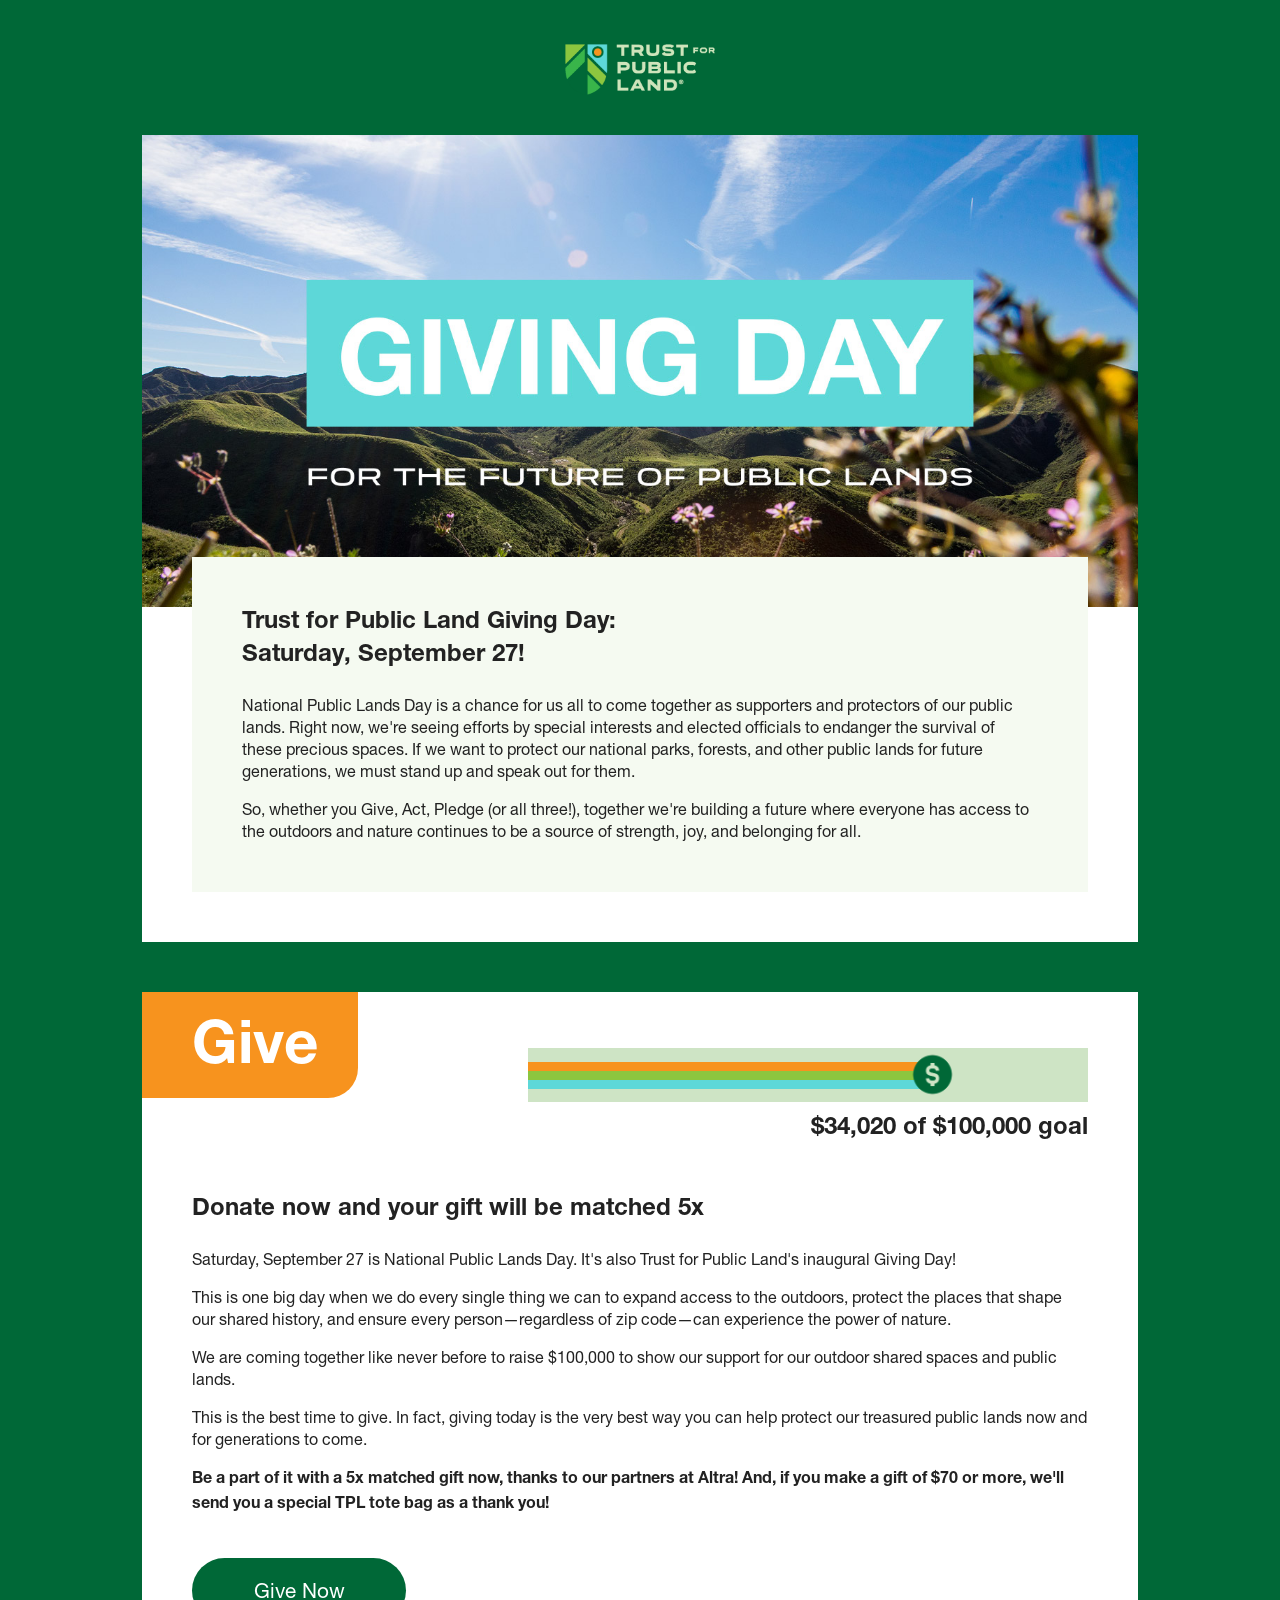
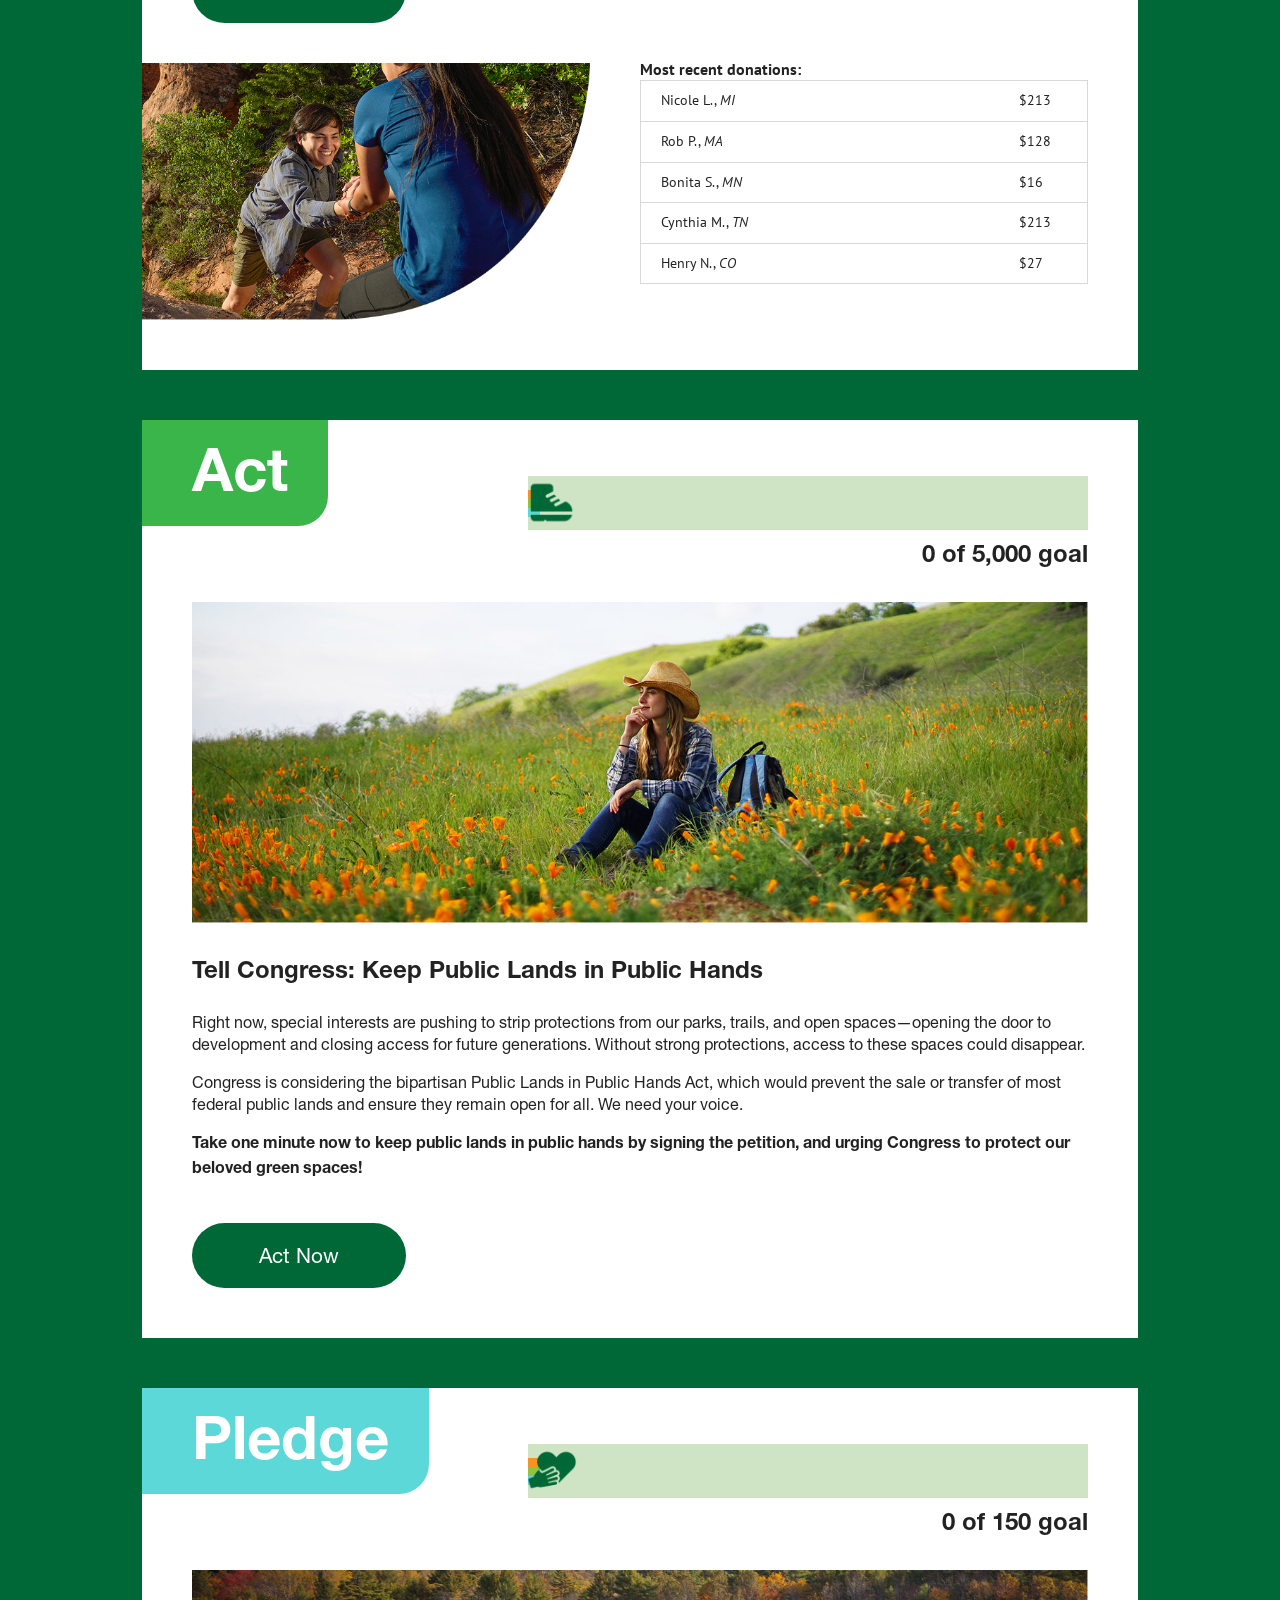
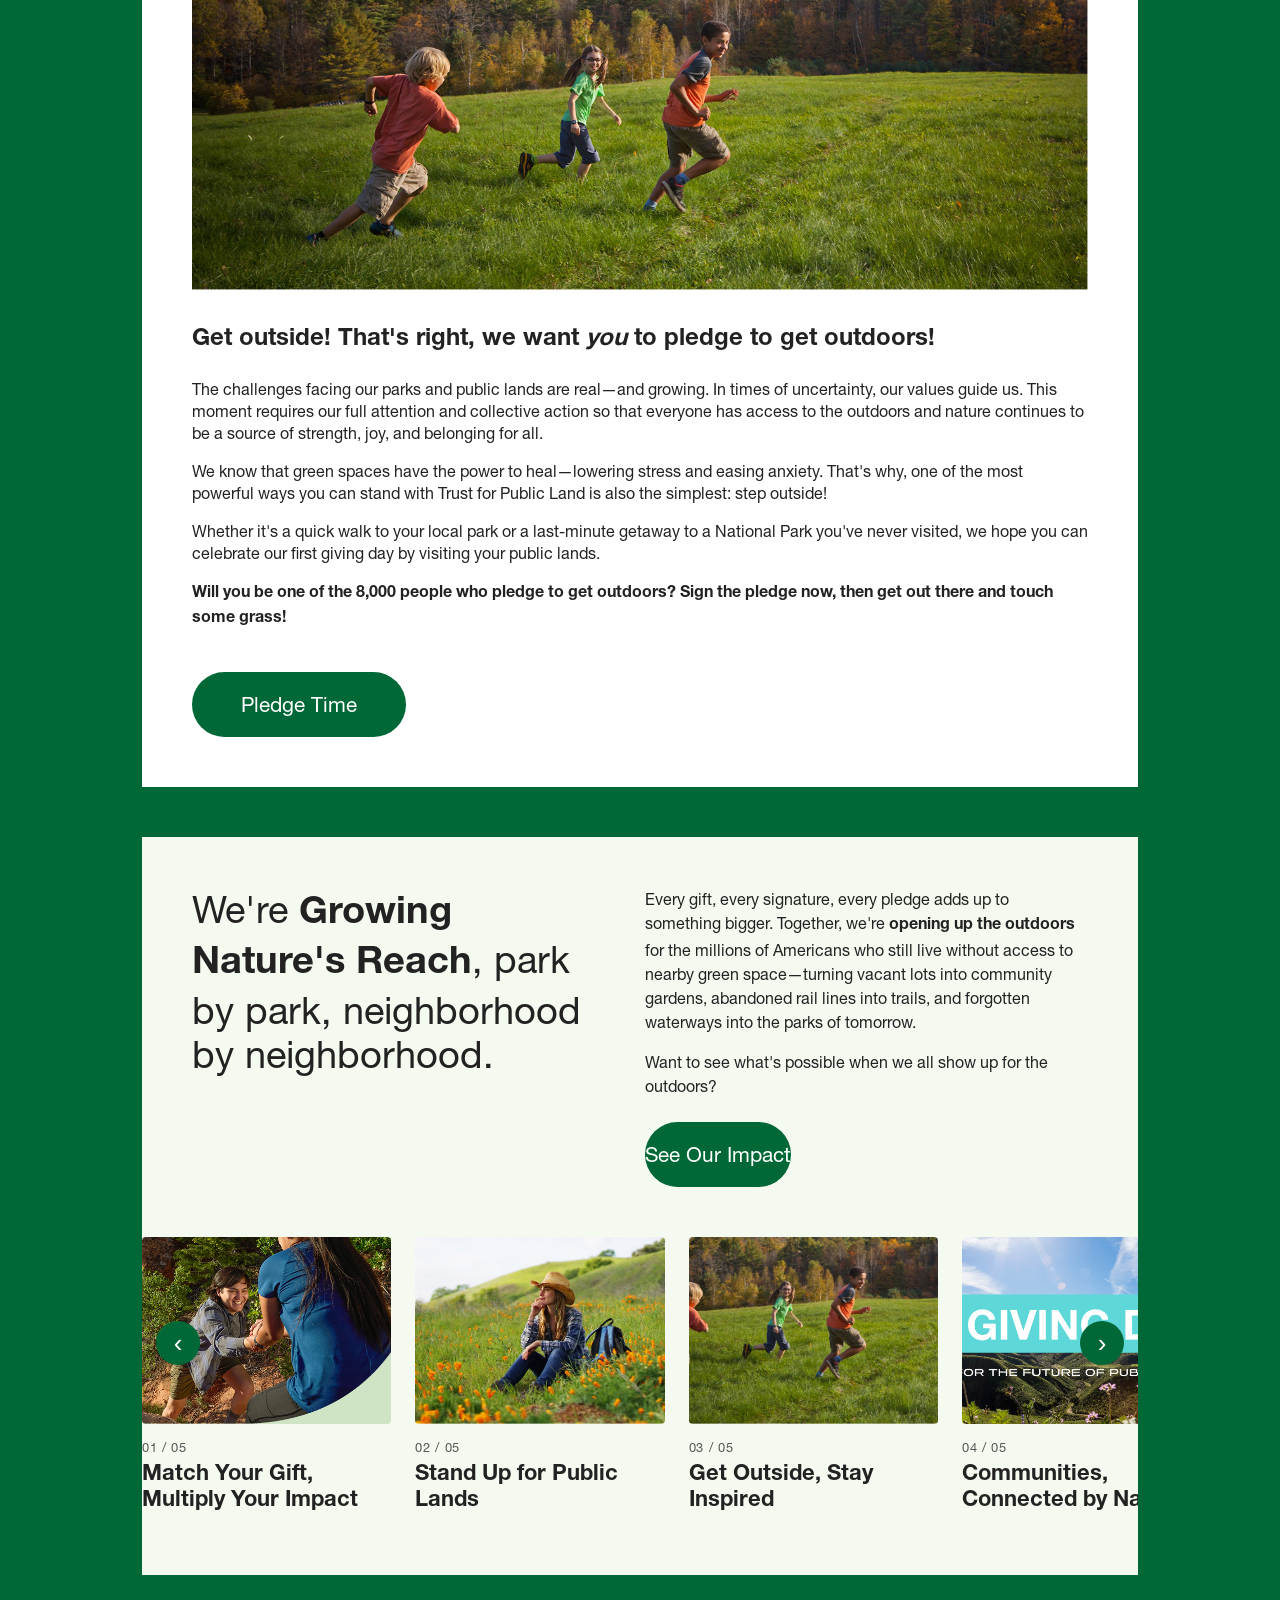
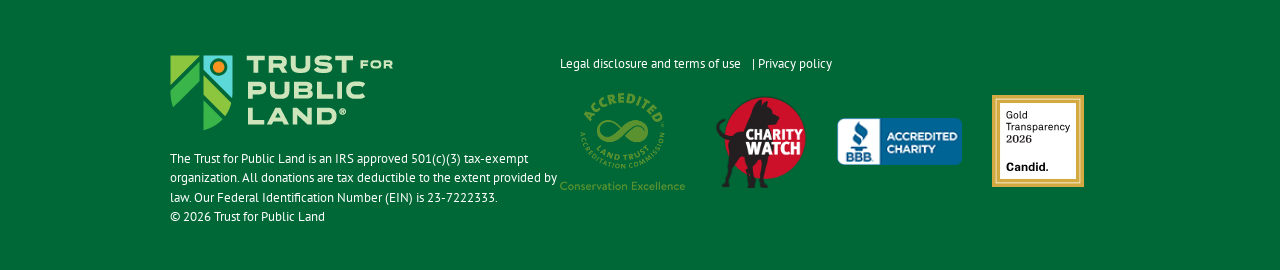
==== index.html @ 58577e84 "Add "Our Impact" section with horizontal card carousel New section appears between Pledge and the fo" ====
<!DOCTYPE html>
<html lang="en">
<head>
<meta charset="utf-8" />
<meta http-equiv="X-UA-Compatible" content="IE=edge">
<meta name="viewport" content="width=device-width, initial-scale=1">
<title>Trust for Public Land Giving Day</title>
<meta name="description" content="Trust for Public Land (TPL) is a national, nonprofit, land conservation organization. Join us for Giving Day on Saturday, September 27 — Give, Act, Pledge." />
<meta name="robots" content="index, follow" />
<link rel="shortcut icon" type="image/ico" href="images/favicon.ico" />

<meta property="og:type" content="website">
<!-- <meta property="og:url" content="https://secure3.convio.net/tpl/admin/PageBuilderPreviewPage?category=1&amp;pagename=Giving_Day_2025"> -->
<meta property="og:image" content="images/givingday-hero-desktop.jpg">
<meta name="twitter:card" content="summary" />
<meta name="twitter:site" content="@tpl_org" />
<meta property="twitter:image" content="images/givingday-hero-desktop.jpg">

<!--
========================================================
  EDIT THESE VALUES TO UPDATE THE PAGE
========================================================
  Each number below drives one thermometer or table row.
  No build step, no API — just change the value and save.
-->
<script>
window.GIVING_DAY_CONFIG = {
	give:   { total: 75590, goal: 100000 },
	act:    { total: 0,     goal: 5000   },
	pledge: { total: 0,     goal: 150    },
	donors: [
		{ name: "Rob P.",     state: "MA", amount: 128 },
		{ name: "Nicole L.",  state: "MI", amount: 213 },
		{ name: "Cynthia M.", state: "TN", amount: 213 },
		{ name: "Bonita S.",  state: "MN", amount: 16  },
		{ name: "Henry N.",   state: "CO", amount: 27  }
	]
};
</script>

<!-- Preload render-critical assets so they fetch in parallel with the stylesheet -->
<link rel="preload" href="fonts/Helvetica_Neue_Bold.woff2" as="font" type="font/woff2" crossorigin>
<link rel="preload" href="fonts/Helvetica_Neue_Medium.woff2" as="font" type="font/woff2" crossorigin>
<link rel="preload" href="images/logo-light.svg" as="image">
<link rel="preload" as="image" href="images/givingday-hero-mobile.jpg" media="(max-width: 650px)">
<link rel="preload" as="image" href="images/givingday-hero-desktop.jpg" media="(min-width: 651px)">
<link rel="preload" href="script.js" as="script">

<link rel="stylesheet" href="style.css">
<script src="script.js" defer></script>
</head>

<body class="mobile">
<div id="body">

	<div id="wrapHeader">
		<div id="header">
			<div class="header-top">
				<div class="site-information">
					<a href="https://tpl.org/" title="Home" rel="home" class="site-logo" id="site-logo--link">
						<img src="images/logo-light.svg" alt="Home">
					</a>
				</div>
				<div class="header-right" role="secondary-navigation">
					<div class="region region-header-right">
						<div id="block-menu-menu-secondary-menu" class="block block-menu">
							<div class="content"></div>
						</div>
					</div>
				</div>
			</div>
			<div class="header-bottom">
				<div class="site-navigation" role="primary-navigation">
					<div class="region region-header">
						<div id="block-system-main-menu" class="block block-system menu-header content block-menu">
							<div class="content"></div>
						</div>
					</div>
				</div>
			</div>
		</div>
	</div>

	<div id="wrapMain">
		<div id="main">
			<div id="contentFull">
				<div class="container">
					<div class="row">
						<div class="col-sm-12">

<section class="gd-section" id="gd-title">
	<a href="?form=FUNYMHPQUNH">
		<img class="hero desktop-only" src="images/givingday-hero-desktop.jpg" alt="Giving Day" aria-hidden="true">
		<img class="hero mobile-only" src="images/givingday-hero-mobile.jpg" alt="Giving Day" aria-hidden="true">
	</a>
	<div class="inset light-moss">
		<h1><strong>Trust for Public Land Giving Day:</strong> Saturday, September 27!</h1>
		<p>
			National Public Lands Day is a chance for us all to come together as supporters and protectors of our public lands. Right now, we're seeing efforts by special interests and elected officials to endanger the survival of these precious spaces. If we want to protect our national parks, forests, and other public lands for future generations, we must stand up and speak out for them.
		</p>
		<p>
			So, whether you Give, Act, Pledge (or all three!), together we're building a future where everyone has access to the outdoors and nature continues to be a source of strength, joy, and belonging for all.
		</p>
	</div>
</section>

<section class="gd-section" id="gd-give">
	<h1 class="section-title sun">Give</h1>
	<div class="therm" id="therm-give">
		<div class="therm-box">
			<div class="therm-fill" id="therm-give-fill"></div>
		</div>
		<div class="therm-number" id="therm-give-number">&nbsp;</div>
	</div>
	<div class="inset">
		<h1><strong>Donate now</strong> and your gift will be matched 5x</h1>
		<p>
			Saturday, September 27 is National Public Lands Day. It's also Trust for Public Land's inaugural Giving Day!
		</p>
		<p>
			This is one big day when we do every single thing we can to expand access to the outdoors, protect the places that shape our shared history, and ensure every person&mdash;regardless of zip code&mdash;can experience the power of nature.
		</p>
		<p>
			We are coming together like never before to raise $100,000 to show our support for our outdoor shared spaces and public lands.
		</p>
		<p>
			This is the best time to give. In fact, giving today is the very best way you can help protect our treasured public lands now and for generations to come.
		</p>
		<p>
			<strong>Be a part of it with a 5x matched gift now, thanks to our partners at Altra! And, if you make a gift of $70 or more, we'll send you a special TPL tote bag as a thank you!</strong>
		</p>
		<a href="?form=FUNYMHPQUNH" class="green-btn fixed-width">Give Now</a>
	</div>
	<div class="two-col">
		<img id="section-image" src="images/givingday-give-photo.png" alt="Give" aria-hidden="true">
		<div id="donor-table">
			<strong>Most recent donations:</strong>
			<table id="most-recent">
				<tr><td></td><td></td></tr>
				<tr><td></td><td></td></tr>
				<tr><td></td><td></td></tr>
				<tr><td></td><td></td></tr>
				<tr><td></td><td></td></tr>
			</table>
		</div>
	</div>
</section>

<section class="gd-section" id="gd-act">
	<h1 class="section-title grass">Act</h1>
	<div class="therm" id="therm-act">
		<div class="therm-box">
			<div class="therm-fill" id="therm-act-fill"></div>
		</div>
		<div class="therm-number" id="therm-act-number">&nbsp;</div>
	</div>
	<div class="inset">
		<img class="section-hero" src="images/givingday-act-photo.jpg" alt="Act" aria-hidden="true">
		<h1><strong>Tell Congress:</strong> Keep Public Lands in Public Hands</h1>
		<p>
			Right now, special interests are pushing to strip protections from our parks, trails, and open spaces&mdash;opening the door to development and closing access for future generations. Without strong protections, access to these spaces could disappear.
		</p>
		<p>
			Congress is considering the bipartisan Public Lands in Public Hands Act, which would prevent the sale or transfer of most federal public lands and ensure they remain open for all. We need your voice.
		</p>
		<p>
			<strong>Take one minute now to keep public lands in public hands by signing the petition, and urging Congress to protect our beloved green spaces!</strong>
		</p>
		<a href="https://secure.tpl.org/site/Advocacy?cmd=display&page=UserAction&id=2189" target="_blank" class="green-btn fixed-width">Act Now</a>
	</div>
</section>

<section class="gd-section" id="gd-pledge">
	<h1 class="section-title sky">Pledge</h1>
	<div class="therm" id="therm-pledge">
		<div class="therm-box">
			<div class="therm-fill" id="therm-pledge-fill"></div>
		</div>
		<div class="therm-number" id="therm-pledge-number">&nbsp;</div>
	</div>
	<div class="inset">
		<img class="section-hero" src="images/givingday-pledge-photo.jpg" alt="Pledge" aria-hidden="true">
		<h1><strong>Get outside!</strong> That's right, we want <em>you</em> to pledge to get outdoors!</h1>
		<p>
			The challenges facing our parks and public lands are real&mdash;and growing. In times of uncertainty, our values guide us. This moment requires our full attention and collective action so that everyone has access to the outdoors and nature continues to be a source of strength, joy, and belonging for all.
		</p>
		<p>
			We know that green spaces have the power to heal&mdash;lowering stress and easing anxiety. That's why, one of the most powerful ways you can stand with Trust for Public Land is also the simplest: step outside!
		</p>
		<p>
			Whether it's a quick walk to your local park or a last-minute getaway to a National Park you've never visited, we hope you can celebrate our first giving day by visiting your public lands.
		</p>
		<p>
			<strong>Will you be one of the 8,000 people who pledge to get outdoors? Sign the pledge now, then get out there and touch some grass!</strong>
		</p>
		<a href="https://secure.tpl.org/site/Advocacy?cmd=display&page=UserAction&id=2185" target="_blank" class="green-btn fixed-width">Pledge Time</a>
	</div>
</section>

<section class="gd-section gd-impact" id="gd-impact">
	<div class="impact-intro">
		<div class="impact-headline">
			<h1>We're <strong>Growing Nature's Reach</strong>, park by park, neighborhood by neighborhood.</h1>
		</div>
		<div class="impact-blurb">
			<p>Every gift, every signature, every pledge adds up to something bigger. Together, we're <strong>opening up the outdoors</strong> for the millions of Americans who still live without access to nearby green space&mdash;turning vacant lots into community gardens, abandoned rail lines into trails, and forgotten waterways into the parks of tomorrow.</p>
			<p>Want to see what's possible when we all show up for the outdoors?</p>
			<a href="https://www.tpl.org/our-impact" class="green-btn">See Our Impact</a>
		</div>
	</div>

	<div class="impact-carousel">
		<button class="carousel-arrow prev" type="button" aria-label="Previous slide">&lsaquo;</button>
		<div class="carousel-track">
			<article class="carousel-slide">
				<div class="slide-image"><img src="images/givingday-give-photo.png" alt=""></div>
				<div class="slide-meta">01 / 05</div>
				<h3 class="slide-title">Match Your Gift, Multiply Your Impact</h3>
			</article>
			<article class="carousel-slide">
				<div class="slide-image"><img src="images/givingday-act-photo.jpg" alt=""></div>
				<div class="slide-meta">02 / 05</div>
				<h3 class="slide-title">Stand Up for Public Lands</h3>
			</article>
			<article class="carousel-slide">
				<div class="slide-image"><img src="images/givingday-pledge-photo.jpg" alt=""></div>
				<div class="slide-meta">03 / 05</div>
				<h3 class="slide-title">Get Outside, Stay Inspired</h3>
			</article>
			<article class="carousel-slide">
				<div class="slide-image"><img src="images/givingday-hero-desktop.jpg" alt=""></div>
				<div class="slide-meta">04 / 05</div>
				<h3 class="slide-title">Communities, Connected by Nature</h3>
			</article>
			<article class="carousel-slide">
				<div class="slide-image"><img src="images/givingday-hero-mobile.jpg" alt=""></div>
				<div class="slide-meta">05 / 05</div>
				<h3 class="slide-title">A Future Built on Green</h3>
			</article>
		</div>
		<button class="carousel-arrow next" type="button" aria-label="Next slide">&rsaquo;</button>
	</div>
</section>

						</div>
					</div>
				</div>
			</div>
		</div>
	</div>

	<div id="wrapFooter">
		<div id="footer">
			<div class="footer-second clearfix footer-second2">
				<div class="row-fluid">
					<div class="span5">
						<div class="region region-footer-left">
							<div id="block-block-13" class="block block-block">
								<div class="content">
									<a href="https://tpl.org"><img src="images/logo-light.svg" alt="Trust for Public Land Logo" /></a>
									<p>The Trust for Public Land is an IRS approved 501(c)(3) tax-exempt organization. All donations are tax deductible to the extent provided by law. Our Federal Identification Number (EIN) is 23-7222333.
										<br> &copy; 2026 Trust for Public Land
									</p>
								</div>
							</div>
						</div>
					</div>
					<div class="span7">
						<div class="region region-footer-right">
							<div id="block-block-14" class="block block-block">
								<div class="content">
									<ul>
										<li><a href="https://www.tpl.org/resource/legal-disclosure-terms-use">Legal disclosure and terms of use</a></li>
										<li><span>|</span> <a href="https://www.tpl.org/privacy-policy">Privacy policy</a></li>
									</ul>
								</div>
							</div>
							<div id="block-block-16" class="block block-block">
								<div class="content">
									<p>
										<img src="images/seal_green_tagline.png" width="92" alt="TPL Seal" />
										<a href="https://www.charitywatch.org/charities/trust-for-public-land" target="_blank"><img class="charity-watch" src="images/charitywatch-logo.png" alt="Charity Watch" width="92" /></a>
										<a href="http://www.give.org/charity-reviews/national/trust-for-public-land-the-in-san-francisco-ca-1406" target="_blank"><img class="bbb-badge" src="images/bbb.png" alt="BBB Accredited Charity" width="145" /></a>
										<a href="https://www.guidestar.org/profile/23-7222333" target="_blank"><img src="images/guidestar-transparency-seal.svg" width="92" alt="GuideStar Transparency Seal" /></a>
									</p>
								</div>
							</div>
						</div>
					</div>
				</div>
			</div>
		</div>
	</div>

</div>

</body>
</html>
---- style.css ----
/* ====================================================
   Brand color tokens
   (originally defined in Convio's UserGlobalStyle-2022.css)
   Tweak hex values here if they don't match TPL brand.
   ==================================================== */
:root {
	--evergreen: #006837;
	--fern: #39B54A;
	--grass: #8CC63F;
	--sky: #5DD8D8;
	--sun: #F7931E;
	--snow: #F5FAF1;
	--moss: #CEE4C5;
	--earth: #362229;
}

/* ====================================================
   Fonts
   ==================================================== */
@font-face {
	font-family: "Helvetica Neue";
	font-weight: 300;
	src: url("fonts/Helvetica_Neue_Light.woff") format("woff"), url("fonts/Helvetica_Neue_Light.woff2") format("woff2");
}
@font-face {
	font-family: "Helvetica Neue";
	font-weight: 400;
	src: url("fonts/Helvetica_Neue_Medium.woff") format("woff"), url("fonts/Helvetica_Neue_Medium.woff2") format("woff2");
}
@font-face {
	font-family: "Helvetica Neue";
	font-weight: 500;
	src: url("fonts/Helvetica_Neue_Roman.woff") format("woff"), url("fonts/Helvetica_Neue_Roman.woff2") format("woff2");
}
@font-face {
	font-family: "Helvetica Neue";
	font-weight: bold;
	src: url("fonts/Helvetica_Neue_Bold.woff") format("woff"), url("fonts/Helvetica_Neue_Bold.woff2") format("woff2");
}
@font-face {
	font-family: "PT Sans";
	font-weight: 400;
	src: url("fonts/pt-sans-v12-latin-regular.woff") format("woff"), url("fonts/pt-sans-v12-latin-regular.woff2") format("woff2");
}
@font-face {
	font-family: "PT Sans";
	font-weight: 400;
	font-style: italic;
	src: url("fonts/pt-sans-v12-latin-italic.woff") format("woff"), url("fonts/pt-sans-v12-latin-italic.woff2") format("woff2");
}
@font-face {
	font-family: "PT Sans";
	font-weight: bold;
	src: url("fonts/pt-sans-v12-latin-700.woff") format("woff"), url("fonts/pt-sans-v12-latin-700.woff2") format("woff2");
}
@font-face {
	font-family: "PT Sans";
	font-weight: bold;
	font-style: italic;
	src: url("fonts/pt-sans-v12-latin-700italic.woff") format("woff"), url("fonts/pt-sans-v12-latin-700italic.woff2") format("woff2");
}

/* ====================================================
   Minimal resets + base
   (replaces Bootstrap/normalize)
   ==================================================== */
*, *::before, *::after { box-sizing: border-box; }
html, body { margin: 0; padding: 0; }
body {
	font-family: "PT Sans", "Helvetica Neue", Helvetica, Arial, sans-serif;
	color: #222;
	line-height: 1.4;
}
img { border: 0; max-width: 100%; }
a { color: inherit; text-decoration: none; }
a:hover { text-decoration: underline; }
table { border-collapse: collapse; }
h1, h2, h3, h4 { font-family: "Helvetica Neue", Helvetica, Arial, sans-serif; }

/* ====================================================
   Bootstrap-grid shims (only the classes the markup uses)
   ==================================================== */
.container { width: 100%; margin: 0 auto; padding: 0 15px; }
.row { margin: 0; }
.col-sm-12 { width: 100%; }
.row-fluid { display: flex; flex-wrap: wrap; }
.span5 { flex: 0 0 41.49%; max-width: 41.49%; }
.span7 { flex: 0 0 57.45%; max-width: 57.45%; }
.clearfix::after { content: ""; display: table; clear: both; }
@media (max-width: 767px) {
	.row-fluid { flex-direction: column; }
	.span5, .span7 { flex: 0 0 100%; max-width: 100%; }
}

/* ====================================================
   Page wrapper styles (consolidated from original inline CSS)
   ==================================================== */
body {
	background: var(--evergreen);
}
body #header {
	width: auto;
	max-width: 996px;
	margin: 0 auto;
	padding: 44px 20px 0;
}
body #header .header-top {
	font-size: 0;
	text-align: center;
}
body #header .header-top .header-right {
	float: none;
	padding-top: 0;
}
body #header .header-top .header-right .region-header-right {
	float: none;
	text-align: right;
}
body #header .header-top .header-right .region-header-right #block-menu-menu-secondary-menu {
	float: none;
	visibility: visible;
}
body #header .site-information a {
	margin-bottom: -6px;
	display: inline-block;
}
body #header .site-information a img {
	max-width: 150px;
	height: auto;
}
body #wrapMain {
	padding-top: 40px;
	padding-bottom: 0;
}
body #main {
	width: auto;
	max-width: 996px;
	margin: 0 auto;
	background-color: transparent;
}
body #main #contentFull {
	min-height: none;
	background-color: transparent;
}
body #main #contentFull .container {
	width: auto;
	max-width: none;
	padding-left: 0;
	padding-right: 0;
}
body #main .container .col-sm-12 {
	float: none;
	padding: 0;
	background-color: transparent;
}
body #footer {
	width: auto;
	max-width: 980px;
	margin: 0 auto;
	padding: 30px 20px;
	color: white;
}
body #footer a { color: white; }

@media only screen and (max-device-width: 767px), only screen and (max-width: 767px) {
	body #footer .region-footer-right {
		margin-left: 0;
	}
}
@media only screen and (max-device-width: 1023px), only screen and (max-width: 1023px) {
	body #wrapFooter #footer {
		width: 95%;
	}
}
@media only screen and (max-device-width: 1050px), only screen and (max-width: 1050px) {
	body #header,
	body #main {
		max-width: 90%;
	}
}

/* ====================================================
   Page sections (Give / Act / Pledge)
   ==================================================== */
.gd-section {
	background: white;
	margin-bottom: 50px;
	padding-bottom: 50px;
}
.gd-section h1 {
	margin-bottom: 20px;
}
.gd-section p {
	font-size: 16px;
	line-height: 22px;
}
.inset {
	padding: 30px 50px 0 50px;
}
.inset p {
	font-family: "Helvetica Neue", Helvetica, Arial, sans-serif;
}
#gd-title .hero,
.section-hero {
	display: block;
	width: 100%;
	height: auto;
}
#gd-title .hero.desktop-only {
	aspect-ratio: 1425/675;
}
#gd-title .hero.mobile-only {
	display: none;
	aspect-ratio: 555/570;
}
#gd-title .inset {
	position: relative;
	margin: -50px 50px 0 50px;
	padding: 50px 50px calc(50px - 1em) 50px;
}
#gd-title .inset h1 {
	margin-top: 0;
}
#gd-title .inset h1 strong {
	display: block;
}
.light-moss {
	background: var(--snow);
}
h1.section-title {
	font-weight: bold;
	font-size: 60px;
	display: inline-block;
	margin: 0;
	padding: 16px 40px 6px 50px;
	border-bottom-right-radius: 30px;
	color: white;
}
h1.section-title.sun { background: var(--sun); }
h1.section-title.grass { background: #39B54A; }
h1.section-title.sky { background: var(--sky); }

.section-hero {
	margin-bottom: 34px;
}
.two-col {
	display: flex;
	margin-top: 40px;
}
.two-col > * {
	flex: 0 0 50%;
}
.two-col #section-image {
	width: 100%;
	height: auto;
	display: block;
	padding-right: 50px;
	object-fit: contain;
	object-position: top;
	min-width: 0;
}
.two-col #donor-table {
	margin-top: -5px;
}
.two-col #most-recent {
	width: calc(100% - 50px);
}
.two-col #most-recent tr:first-of-type td {
	border-top: 1px solid #D9D9D9;
}
.two-col #most-recent td {
	border-bottom: 1px solid #D9D9D9;
	font-size: 14px;
}
.two-col #most-recent td:first-of-type {
	border-left: 1px solid #D9D9D9;
	padding: 10px 0 10px 20px;
}
.two-col #most-recent td:last-of-type {
	border-right: 1px solid #D9D9D9;
	width: 70px;
}

.green-btn {
	display: inline-block;
	border-radius: 50px;
	line-height: 50px;
	font-size: 16px;
	background: var(--evergreen);
	color: white;
	margin-top: 20px;
	transition: 0.4s background;
	text-align: center;
	font-family: "Helvetica Neue", Helvetica, Arial, sans-serif;
	zoom: 130%;
}
.green-btn:hover,
.green-btn:focus {
	background: var(--fern);
	color: white;
	text-decoration: none;
}
.fixed-width { width: 165px; }

/* ====================================================
   Thermometers
   ==================================================== */
.therm {
	display: block;
	margin-top: -50px;
	text-align: right;
	padding-left: 50px;
	padding-right: 50px;
}
.therm-box {
	display: inline-block;
	max-width: 560px;
	width: 100%;
	height: 54px;
	padding-top: 14px;
	padding-bottom: 14px;
	padding-right: 36px;
	background: var(--moss);
}
.therm-fill {
	position: relative;
	width: 0%;
	min-width: 12px;
	height: 27px;
	background: linear-gradient(to bottom, var(--sun) 0%, var(--sun) 33%, var(--grass) 33%, var(--grass) 66%, var(--sky) 66%, var(--sky) 100%);
	transition: 4.2s width;
	transition-timing-function: linear;
}
.therm-fill::after {
	display: block;
	position: absolute;
	content: "";
	top: -13px;
	left: calc(100% - 14px);
	width: 51px;
	height: 51px;
	background-size: contain;
}
#therm-give-fill::after {
	background-image: url(images/givingday-give-thermometer.png);
}
#therm-act-fill::after {
	background-image: url(images/givingday-act-thermometer.png);
}
#therm-pledge-fill::after {
	left: calc(100% - 13px);
	width: 50px;
	background-image: url(images/givingday-pledge-thermometer.png);
}
.therm-number {
	padding-top: 8px;
	font-weight: bold;
	font-size: 24px;
	line-height: 29px;
	text-align: right;
	font-family: "Helvetica Neue", Helvetica, Arial, sans-serif;
}

/* ====================================================
   Donor table row stagger animation
   ==================================================== */
@keyframes fadeIn {
	from { opacity: 0; transform: translateY(20px); }
	to   { opacity: 1; transform: translateY(0); }
}
#most-recent tr {
	opacity: 0;
	animation-fill-mode: forwards;
}
#most-recent tr:nth-child(1) { animation: fadeIn 0.5s ease-out 1.0s forwards; }
#most-recent tr:nth-child(2) { animation: fadeIn 0.5s ease-out 1.4s forwards; }
#most-recent tr:nth-child(3) { animation: fadeIn 0.5s ease-out 1.8s forwards; }
#most-recent tr:nth-child(4) { animation: fadeIn 0.5s ease-out 2.2s forwards; }
#most-recent tr:nth-child(5) { animation: fadeIn 0.5s ease-out 2.6s forwards; }

/* ====================================================
   Responsive: section/thermometer breakpoints
   ==================================================== */
@media only screen and (max-device-width: 960px), only screen and (max-width: 960px) {
	.therm {
		margin-top: 40px;
		margin-bottom: -22px;
	}
	.therm-box {
		max-width: 100%;
	}
}

@media only screen and (max-device-width: 650px), only screen and (max-width: 650px) {
	.inset {
		padding: 34px 20px;
	}
	#gd-title .hero.mobile-only {
		display: block;
	}
	#gd-title .hero.desktop-only {
		display: none;
	}
	#gd-title .inset {
		margin-top: -60px;
		margin-left: 20px;
		margin-right: 20px;
		padding: 34px 20px calc(34px - 1em) 20px;
	}
	#gd-title .inset h1 strong {
		display: inline;
	}
	.two-col {
		display: flex;
		flex-direction: column;
		margin-top: 10px;
	}
	.two-col > * {
		flex: 1;
	}
	.two-col #most-recent {
		width: 100%;
	}
	.two-col #donor-table {
		margin-top: 40px;
		margin-left: 20px;
		margin-right: 20px;
	}
	#gd-act.gd-section,
	#gd-pledge.gd-section {
		padding-bottom: 10px;
	}
	#gd-act .section-hero,
	#gd-pledge .section-hero {
		height: 320px;
		object-fit: cover;
	}
	#gd-act .section-hero { object-position: 53%; }
	#gd-pledge .section-hero { object-position: 52%; }
	.therm {
		padding-left: 20px;
		padding-right: 20px;
	}
}

/* ====================================================
   Footer
   ==================================================== */
.footer-second .row-fluid .span7:first-child {
	background: none;
	padding-top: 0;
}
#block-block-16 > div > p {
	display: grid;
	grid-template-columns: repeat(auto-fill, minmax(100px, 1fr));
	grid-gap: 14px;
	align-items: center;
}
#block-block-16 > div > p > img {
	display: block;
	width: 100%;
}
#block-block-16 > div > p a {
	display: flex;
	align-items: center;
	justify-content: center;
}
@media only screen and (max-width: 767px) {
	#block-block-16 > div > p {
		grid-template-columns: repeat(2, 120px);
		justify-content: space-between;
		margin: 0 auto;
		max-width: 300px;
		width: 100%;
	}
}
#block-block-13 p {
	font-size: 13px;
	line-height: 1.5;
}
#block-block-14 ul {
	list-style: none;
	padding: 0;
	margin: 0 0 20px 0;
	font-size: 13px;
}
#block-block-14 li {
	display: inline-block;
	margin-right: 8px;
}

/* ====================================================
   Impact section: intro + horizontal card carousel
   ==================================================== */
.gd-impact {
	background: var(--snow);
	padding-top: 50px;
}
.gd-impact .impact-intro {
	display: flex;
	gap: 50px;
	padding: 0 50px;
	align-items: flex-start;
}
.gd-impact .impact-headline {
	flex: 0 0 45%;
}
.gd-impact .impact-headline h1 {
	font-family: "Helvetica Neue", Helvetica, Arial, sans-serif;
	font-weight: 400;
	font-size: 38px;
	line-height: 1.15;
	margin: 0;
	color: #222;
}
.gd-impact .impact-headline h1 strong {
	font-weight: bold;
}
.gd-impact .impact-blurb {
	flex: 1;
}
.gd-impact .impact-blurb p {
	font-family: "Helvetica Neue", Helvetica, Arial, sans-serif;
	font-size: 16px;
	line-height: 1.5;
	margin: 0 0 1em 0;
}
.gd-impact .impact-blurb .green-btn {
	margin-top: 6px;
}

/* Carousel */
.gd-impact .impact-carousel {
	position: relative;
	margin-top: 50px;
}
.gd-impact .carousel-track {
	display: flex;
	gap: 24px;
	overflow-x: auto;
	scroll-snap-type: x mandatory;
	scroll-behavior: smooth;
	padding: 0 50px 10px 50px;
	scrollbar-width: none;
	-ms-overflow-style: none;
}
.gd-impact .carousel-track::-webkit-scrollbar { display: none; }

.gd-impact .carousel-slide {
	flex: 0 0 calc((100% - 100px - 48px) / 3);
	scroll-snap-align: start;
	scroll-snap-stop: always;
}
.gd-impact .slide-image {
	width: 100%;
	aspect-ratio: 4 / 3;
	overflow: hidden;
	background: var(--moss);
	border-radius: 4px;
}
.gd-impact .slide-image img {
	width: 100%;
	height: 100%;
	object-fit: cover;
	display: block;
}
.gd-impact .slide-meta {
	margin-top: 14px;
	font-size: 13px;
	letter-spacing: 0.05em;
	color: #555;
	font-family: "Helvetica Neue", Helvetica, Arial, sans-serif;
}
.gd-impact .slide-title {
	margin: 6px 0 0 0;
	font-size: 22px;
	line-height: 1.2;
	font-family: "Helvetica Neue", Helvetica, Arial, sans-serif;
	font-weight: bold;
}

/* Nav arrows */
.gd-impact .carousel-arrow {
	position: absolute;
	top: calc(50% - 60px);
	width: 44px;
	height: 44px;
	border-radius: 50%;
	border: 0;
	background: var(--evergreen);
	color: white;
	font-size: 26px;
	line-height: 1;
	cursor: pointer;
	z-index: 2;
	display: flex;
	align-items: center;
	justify-content: center;
	transition: background 0.2s;
}
.gd-impact .carousel-arrow:hover,
.gd-impact .carousel-arrow:focus {
	background: var(--fern);
	outline: none;
}
.gd-impact .carousel-arrow.prev { left: 14px; }
.gd-impact .carousel-arrow.next { right: 14px; }

@media (max-width: 960px) {
	.gd-impact .impact-intro {
		flex-direction: column;
		gap: 24px;
		padding: 0 20px;
	}
	.gd-impact .impact-headline { flex: 1; }
	.gd-impact .impact-headline h1 { font-size: 28px; }
	.gd-impact .carousel-slide { flex: 0 0 60%; }
	.gd-impact .carousel-track { padding: 0 20px 10px 20px; }
}

@media (max-width: 650px) {
	.gd-impact .carousel-slide { flex: 0 0 82%; }
	.gd-impact .carousel-arrow { display: none; }
}
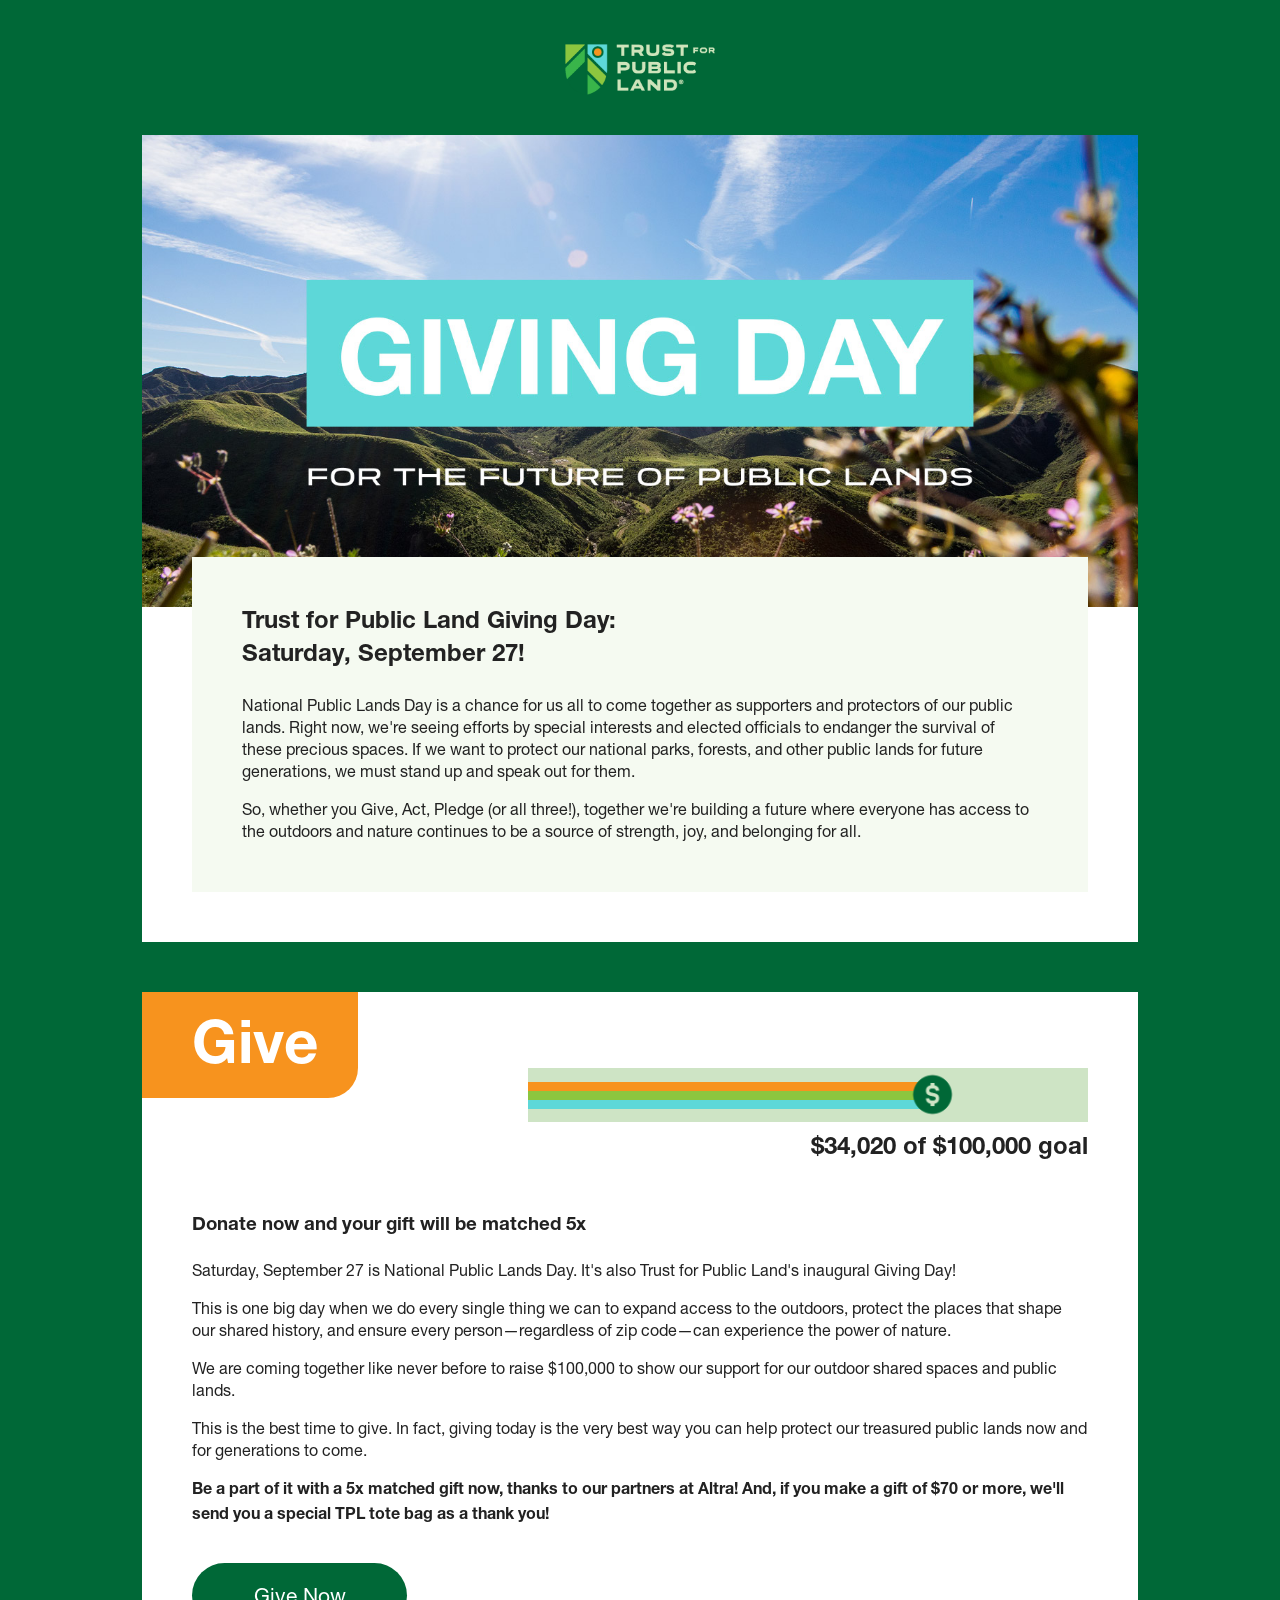
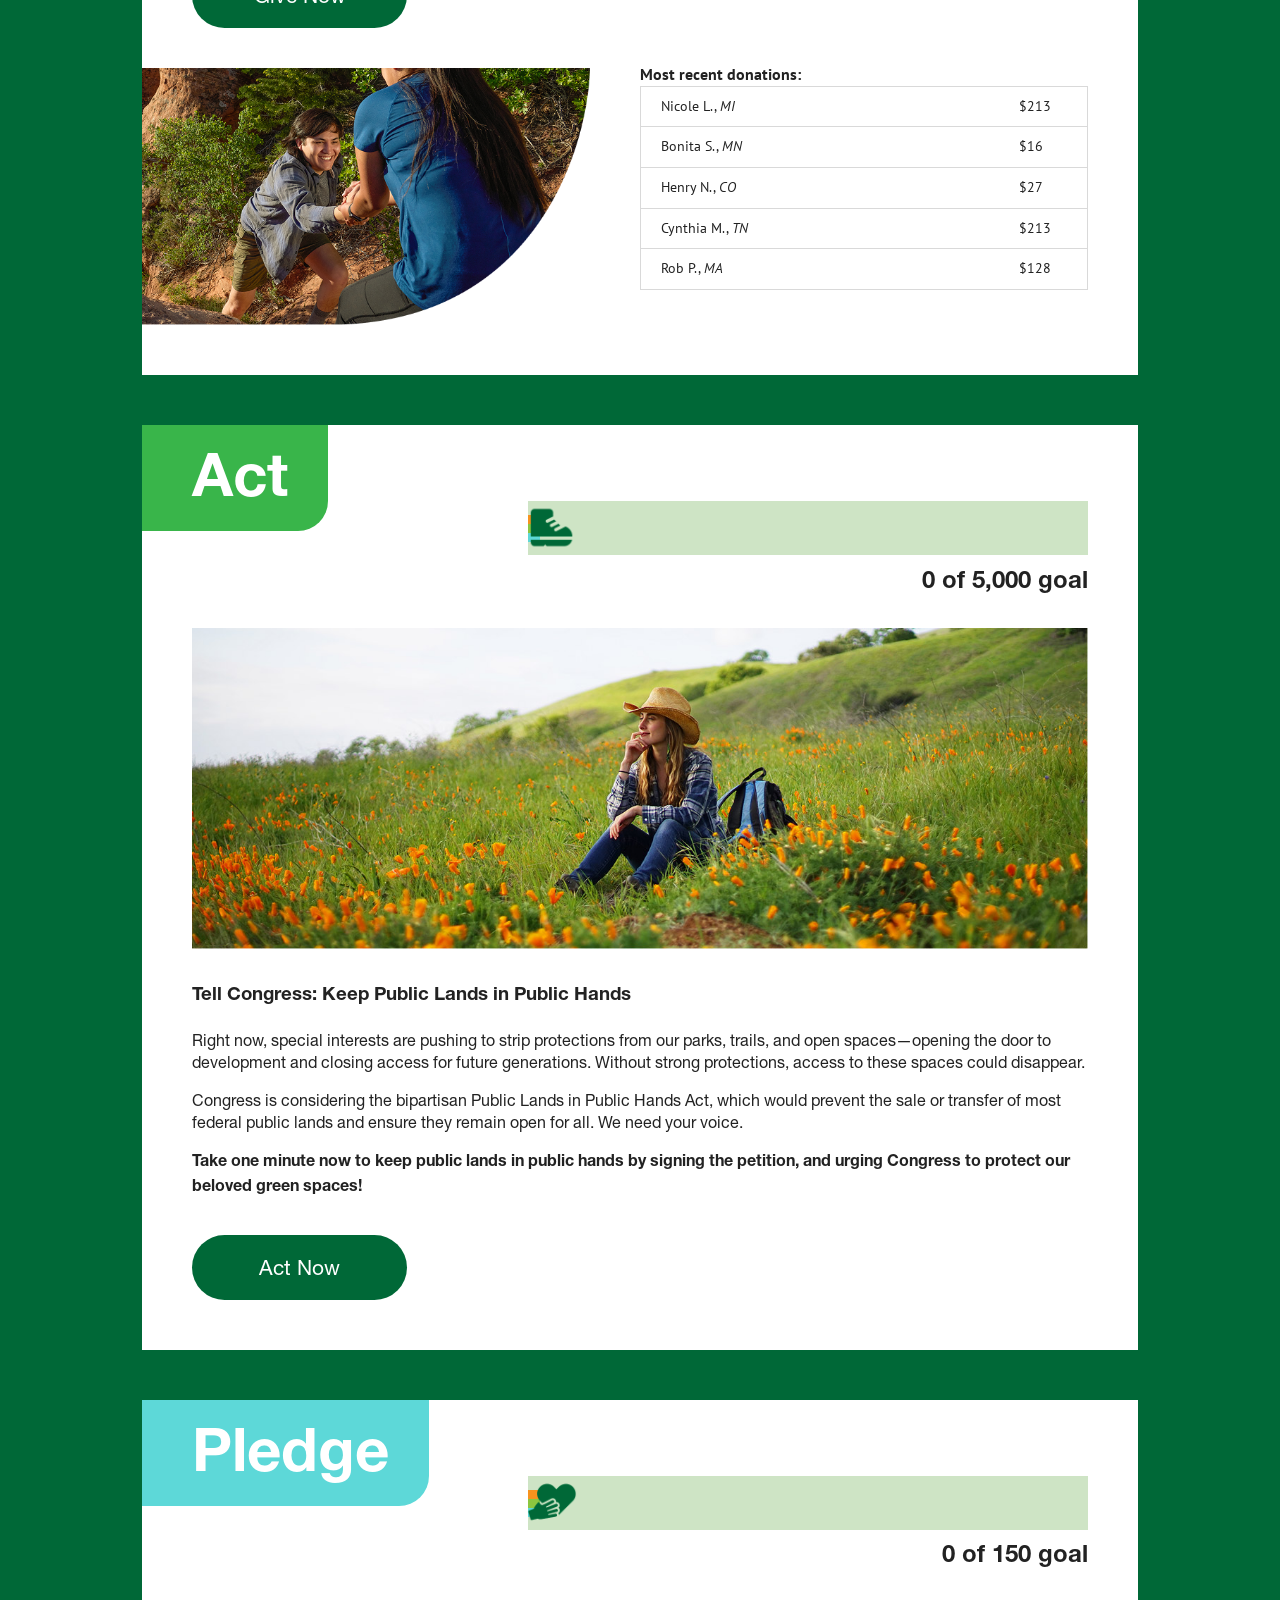
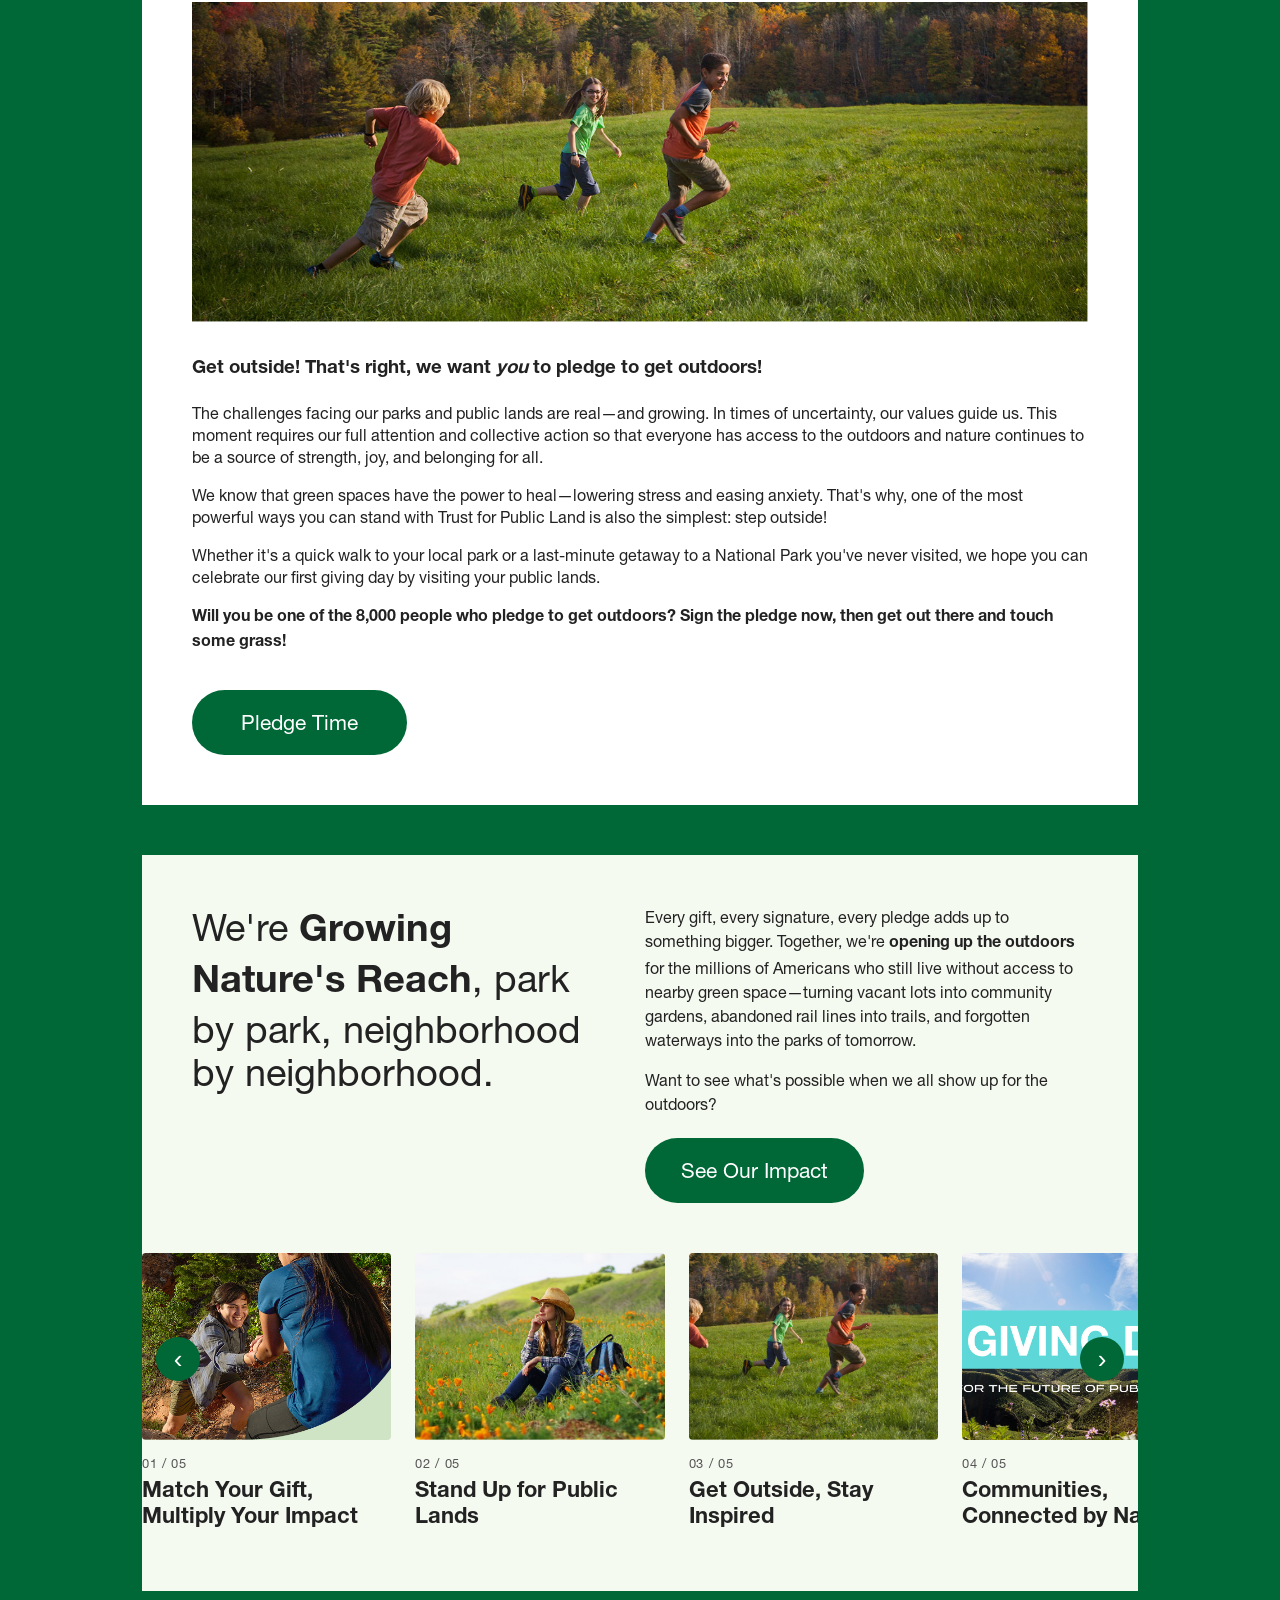
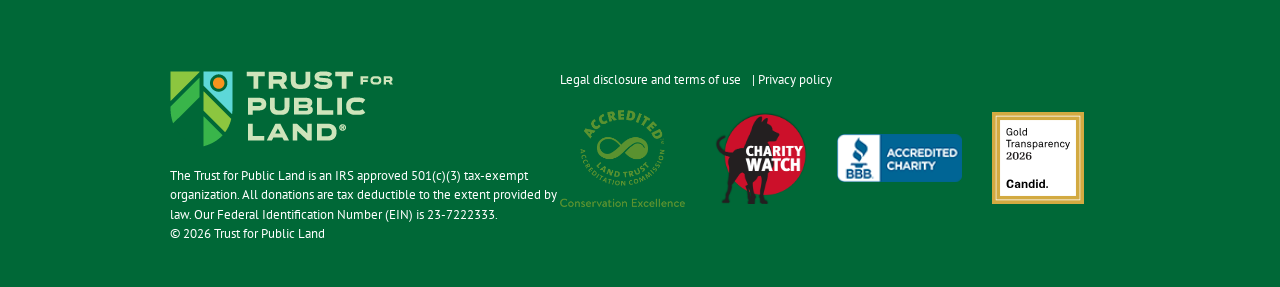
==== commit 1aefa1da: "Code audit: a11y, security, code-quality cleanups HIGH severity - Heading hierarchy: keep one h1 (pa" ====
--- a/index.html
+++ b/index.html
@@ -4,17 +4,18 @@
 <meta charset="utf-8" />
 <meta http-equiv="X-UA-Compatible" content="IE=edge">
 <meta name="viewport" content="width=device-width, initial-scale=1">
+<meta name="theme-color" content="#006837">
 <title>Trust for Public Land Giving Day</title>
 <meta name="description" content="Trust for Public Land (TPL) is a national, nonprofit, land conservation organization. Join us for Giving Day on Saturday, September 27 — Give, Act, Pledge." />
 <meta name="robots" content="index, follow" />
 <link rel="shortcut icon" type="image/ico" href="images/favicon.ico" />
 
 <meta property="og:type" content="website">
-<!-- <meta property="og:url" content="https://secure3.convio.net/tpl/admin/PageBuilderPreviewPage?category=1&amp;pagename=Giving_Day_2025"> -->
-<meta property="og:image" content="images/givingday-hero-desktop.jpg">
+<meta property="og:url" content="https://4site-interactive-studios.github.io/tpl-giving-day/">
+<meta property="og:image" content="https://4site-interactive-studios.github.io/tpl-giving-day/images/givingday-hero-desktop.jpg">
 <meta name="twitter:card" content="summary" />
 <meta name="twitter:site" content="@tpl_org" />
-<meta property="twitter:image" content="images/givingday-hero-desktop.jpg">
+<meta property="twitter:image" content="https://4site-interactive-studios.github.io/tpl-giving-day/images/givingday-hero-desktop.jpg">
 
 <!--
 ========================================================
@@ -44,7 +45,6 @@
 <link rel="preload" href="images/logo-light.svg" as="image">
 <link rel="preload" as="image" href="images/givingday-hero-mobile.jpg" media="(max-width: 650px)">
 <link rel="preload" as="image" href="images/givingday-hero-desktop.jpg" media="(min-width: 651px)">
-<link rel="preload" href="script.js" as="script">
 
 <link rel="stylesheet" href="style.css">
 <script src="script.js" defer></script>
@@ -61,22 +61,6 @@
 						<img src="images/logo-light.svg" alt="Home">
 					</a>
 				</div>
-				<div class="header-right" role="secondary-navigation">
-					<div class="region region-header-right">
-						<div id="block-menu-menu-secondary-menu" class="block block-menu">
-							<div class="content"></div>
-						</div>
-					</div>
-				</div>
-			</div>
-			<div class="header-bottom">
-				<div class="site-navigation" role="primary-navigation">
-					<div class="region region-header">
-						<div id="block-system-main-menu" class="block block-system menu-header content block-menu">
-							<div class="content"></div>
-						</div>
-					</div>
-				</div>
 			</div>
 		</div>
 	</div>
@@ -90,8 +74,8 @@
 
 <section class="gd-section" id="gd-title">
 	<a href="?form=FUNYMHPQUNH">
-		<img class="hero desktop-only" src="images/givingday-hero-desktop.jpg" alt="Giving Day" aria-hidden="true">
-		<img class="hero mobile-only" src="images/givingday-hero-mobile.jpg" alt="Giving Day" aria-hidden="true">
+		<img class="hero desktop-only" src="images/givingday-hero-desktop.jpg" alt="">
+		<img class="hero mobile-only" src="images/givingday-hero-mobile.jpg" alt="">
 	</a>
 	<div class="inset light-moss">
 		<h1><strong>Trust for Public Land Giving Day:</strong> Saturday, September 27!</h1>
@@ -105,7 +89,7 @@
 </section>
 
 <section class="gd-section" id="gd-give">
-	<h1 class="section-title sun">Give</h1>
+	<h2 class="section-title sun">Give</h2>
 	<div class="therm" id="therm-give">
 		<div class="therm-box">
 			<div class="therm-fill" id="therm-give-fill"></div>
@@ -113,7 +97,7 @@
 		<div class="therm-number" id="therm-give-number">&nbsp;</div>
 	</div>
 	<div class="inset">
-		<h1><strong>Donate now</strong> and your gift will be matched 5x</h1>
+		<h3><strong>Donate now</strong> and your gift will be matched 5x</h3>
 		<p>
 			Saturday, September 27 is National Public Lands Day. It's also Trust for Public Land's inaugural Giving Day!
 		</p>
@@ -132,7 +116,7 @@
 		<a href="?form=FUNYMHPQUNH" class="green-btn fixed-width">Give Now</a>
 	</div>
 	<div class="two-col">
-		<img id="section-image" src="images/givingday-give-photo.png" alt="Give" aria-hidden="true">
+		<img id="section-image" src="images/givingday-give-photo.png" alt="">
 		<div id="donor-table">
 			<strong>Most recent donations:</strong>
 			<table id="most-recent">
@@ -147,7 +131,7 @@
 </section>
 
 <section class="gd-section" id="gd-act">
-	<h1 class="section-title grass">Act</h1>
+	<h2 class="section-title grass">Act</h2>
 	<div class="therm" id="therm-act">
 		<div class="therm-box">
 			<div class="therm-fill" id="therm-act-fill"></div>
@@ -155,8 +139,8 @@
 		<div class="therm-number" id="therm-act-number">&nbsp;</div>
 	</div>
 	<div class="inset">
-		<img class="section-hero" src="images/givingday-act-photo.jpg" alt="Act" aria-hidden="true">
-		<h1><strong>Tell Congress:</strong> Keep Public Lands in Public Hands</h1>
+		<img class="section-hero" src="images/givingday-act-photo.jpg" alt="">
+		<h3><strong>Tell Congress:</strong> Keep Public Lands in Public Hands</h3>
 		<p>
 			Right now, special interests are pushing to strip protections from our parks, trails, and open spaces&mdash;opening the door to development and closing access for future generations. Without strong protections, access to these spaces could disappear.
 		</p>
@@ -166,12 +150,12 @@
 		<p>
 			<strong>Take one minute now to keep public lands in public hands by signing the petition, and urging Congress to protect our beloved green spaces!</strong>
 		</p>
-		<a href="https://secure.tpl.org/site/Advocacy?cmd=display&page=UserAction&id=2189" target="_blank" class="green-btn fixed-width">Act Now</a>
+		<a href="https://secure.tpl.org/site/Advocacy?cmd=display&page=UserAction&id=2189" target="_blank" rel="noopener noreferrer" class="green-btn fixed-width">Act Now</a>
 	</div>
 </section>
 
 <section class="gd-section" id="gd-pledge">
-	<h1 class="section-title sky">Pledge</h1>
+	<h2 class="section-title sky">Pledge</h2>
 	<div class="therm" id="therm-pledge">
 		<div class="therm-box">
 			<div class="therm-fill" id="therm-pledge-fill"></div>
@@ -179,8 +163,8 @@
 		<div class="therm-number" id="therm-pledge-number">&nbsp;</div>
 	</div>
 	<div class="inset">
-		<img class="section-hero" src="images/givingday-pledge-photo.jpg" alt="Pledge" aria-hidden="true">
-		<h1><strong>Get outside!</strong> That's right, we want <em>you</em> to pledge to get outdoors!</h1>
+		<img class="section-hero" src="images/givingday-pledge-photo.jpg" alt="">
+		<h3><strong>Get outside!</strong> That's right, we want <em>you</em> to pledge to get outdoors!</h3>
 		<p>
 			The challenges facing our parks and public lands are real&mdash;and growing. In times of uncertainty, our values guide us. This moment requires our full attention and collective action so that everyone has access to the outdoors and nature continues to be a source of strength, joy, and belonging for all.
 		</p>
@@ -193,14 +177,14 @@
 		<p>
 			<strong>Will you be one of the 8,000 people who pledge to get outdoors? Sign the pledge now, then get out there and touch some grass!</strong>
 		</p>
-		<a href="https://secure.tpl.org/site/Advocacy?cmd=display&page=UserAction&id=2185" target="_blank" class="green-btn fixed-width">Pledge Time</a>
+		<a href="https://secure.tpl.org/site/Advocacy?cmd=display&page=UserAction&id=2185" target="_blank" rel="noopener noreferrer" class="green-btn fixed-width">Pledge Time</a>
 	</div>
 </section>
 
 <section class="gd-section gd-impact" id="gd-impact">
 	<div class="impact-intro">
 		<div class="impact-headline">
-			<h1>We're <strong>Growing Nature's Reach</strong>, park by park, neighborhood by neighborhood.</h1>
+			<h2>We're <strong>Growing Nature's Reach</strong>, park by park, neighborhood by neighborhood.</h2>
 		</div>
 		<div class="impact-blurb">
 			<p>Every gift, every signature, every pledge adds up to something bigger. Together, we're <strong>opening up the outdoors</strong> for the millions of Americans who still live without access to nearby green space&mdash;turning vacant lots into community gardens, abandoned rail lines into trails, and forgotten waterways into the parks of tomorrow.</p>
@@ -259,7 +243,7 @@
 								<div class="content">
 									<a href="https://tpl.org"><img src="images/logo-light.svg" alt="Trust for Public Land Logo" /></a>
 									<p>The Trust for Public Land is an IRS approved 501(c)(3) tax-exempt organization. All donations are tax deductible to the extent provided by law. Our Federal Identification Number (EIN) is 23-7222333.
-										<br> &copy; 2026 Trust for Public Land
+										<br> &copy; <span id="footer-year">2026</span> Trust for Public Land
 									</p>
 								</div>
 							</div>
@@ -279,9 +263,9 @@
 								<div class="content">
 									<p>
 										<img src="images/seal_green_tagline.png" width="92" alt="TPL Seal" />
-										<a href="https://www.charitywatch.org/charities/trust-for-public-land" target="_blank"><img class="charity-watch" src="images/charitywatch-logo.png" alt="Charity Watch" width="92" /></a>
-										<a href="http://www.give.org/charity-reviews/national/trust-for-public-land-the-in-san-francisco-ca-1406" target="_blank"><img class="bbb-badge" src="images/bbb.png" alt="BBB Accredited Charity" width="145" /></a>
-										<a href="https://www.guidestar.org/profile/23-7222333" target="_blank"><img src="images/guidestar-transparency-seal.svg" width="92" alt="GuideStar Transparency Seal" /></a>
+										<a href="https://www.charitywatch.org/charities/trust-for-public-land" target="_blank" rel="noopener noreferrer"><img class="charity-watch" src="images/charitywatch-logo.png" alt="Charity Watch" width="92" /></a>
+										<a href="http://www.give.org/charity-reviews/national/trust-for-public-land-the-in-san-francisco-ca-1406" target="_blank" rel="noopener noreferrer"><img class="bbb-badge" src="images/bbb.png" alt="BBB Accredited Charity" width="145" /></a>
+										<a href="https://www.guidestar.org/profile/23-7222333" target="_blank" rel="noopener noreferrer"><img src="images/guidestar-transparency-seal.svg" width="92" alt="GuideStar Transparency Seal" /></a>
 									</p>
 								</div>
 							</div>
--- a/style.css
+++ b/style.css
@@ -108,18 +108,6 @@
 	font-size: 0;
 	text-align: center;
 }
-body #header .header-top .header-right {
-	float: none;
-	padding-top: 0;
-}
-body #header .header-top .header-right .region-header-right {
-	float: none;
-	text-align: right;
-}
-body #header .header-top .header-right .region-header-right #block-menu-menu-secondary-menu {
-	float: none;
-	visibility: visible;
-}
 body #header .site-information a {
 	margin-bottom: -6px;
 	display: inline-block;
@@ -139,7 +127,7 @@
 	background-color: transparent;
 }
 body #main #contentFull {
-	min-height: none;
+	min-height: 0;
 	background-color: transparent;
 }
 body #main #contentFull .container {
@@ -187,7 +175,9 @@
 	margin-bottom: 50px;
 	padding-bottom: 50px;
 }
-.gd-section h1 {
+.gd-section h1,
+.gd-section h2,
+.gd-section h3 {
 	margin-bottom: 20px;
 }
 .gd-section p {
@@ -227,7 +217,7 @@
 .light-moss {
 	background: var(--snow);
 }
-h1.section-title {
+.section-title {
 	font-weight: bold;
 	font-size: 60px;
 	display: inline-block;
@@ -236,9 +226,9 @@
 	border-bottom-right-radius: 30px;
 	color: white;
 }
-h1.section-title.sun { background: var(--sun); }
-h1.section-title.grass { background: #39B54A; }
-h1.section-title.sky { background: var(--sky); }
+.section-title.sun { background: var(--sun); }
+.section-title.grass { background: #39B54A; }
+.section-title.sky { background: var(--sky); }
 
 .section-hero {
 	margin-bottom: 34px;
@@ -283,16 +273,16 @@
 
 .green-btn {
 	display: inline-block;
-	border-radius: 50px;
-	line-height: 50px;
-	font-size: 16px;
+	border-radius: 65px;
+	line-height: 65px;
+	font-size: 21px;
 	background: var(--evergreen);
 	color: white;
 	margin-top: 20px;
-	transition: 0.4s background;
+	padding: 0 36px;
+	transition: background 0.4s ease;
 	text-align: center;
 	font-family: "Helvetica Neue", Helvetica, Arial, sans-serif;
-	zoom: 130%;
 }
 .green-btn:hover,
 .green-btn:focus {
@@ -300,7 +290,7 @@
 	color: white;
 	text-decoration: none;
 }
-.fixed-width { width: 165px; }
+.fixed-width { width: 215px; }
 
 /* ====================================================
    Thermometers
@@ -505,7 +495,7 @@
 .gd-impact .impact-headline {
 	flex: 0 0 45%;
 }
-.gd-impact .impact-headline h1 {
+.gd-impact .impact-headline h2 {
 	font-family: "Helvetica Neue", Helvetica, Arial, sans-serif;
 	font-weight: 400;
 	font-size: 38px;
@@ -513,7 +503,7 @@
 	margin: 0;
 	color: #222;
 }
-.gd-impact .impact-headline h1 strong {
+.gd-impact .impact-headline h2 strong {
 	font-weight: bold;
 }
 .gd-impact .impact-blurb {
@@ -598,10 +588,13 @@
 	justify-content: center;
 	transition: background 0.2s;
 }
-.gd-impact .carousel-arrow:hover,
-.gd-impact .carousel-arrow:focus {
+.gd-impact .carousel-arrow:hover {
 	background: var(--fern);
-	outline: none;
+}
+.gd-impact .carousel-arrow:focus-visible {
+	background: var(--fern);
+	outline: 3px solid var(--moss);
+	outline-offset: 3px;
 }
 .gd-impact .carousel-arrow.prev { left: 14px; }
 .gd-impact .carousel-arrow.next { right: 14px; }
@@ -620,5 +613,11 @@
 
 @media (max-width: 650px) {
 	.gd-impact .carousel-slide { flex: 0 0 82%; }
-	.gd-impact .carousel-arrow { display: none; }
-}
+	.gd-impact .carousel-arrow {
+		width: 36px;
+		height: 36px;
+		font-size: 20px;
+	}
+	.gd-impact .carousel-arrow.prev { left: 4px; }
+	.gd-impact .carousel-arrow.next { right: 4px; }
+}
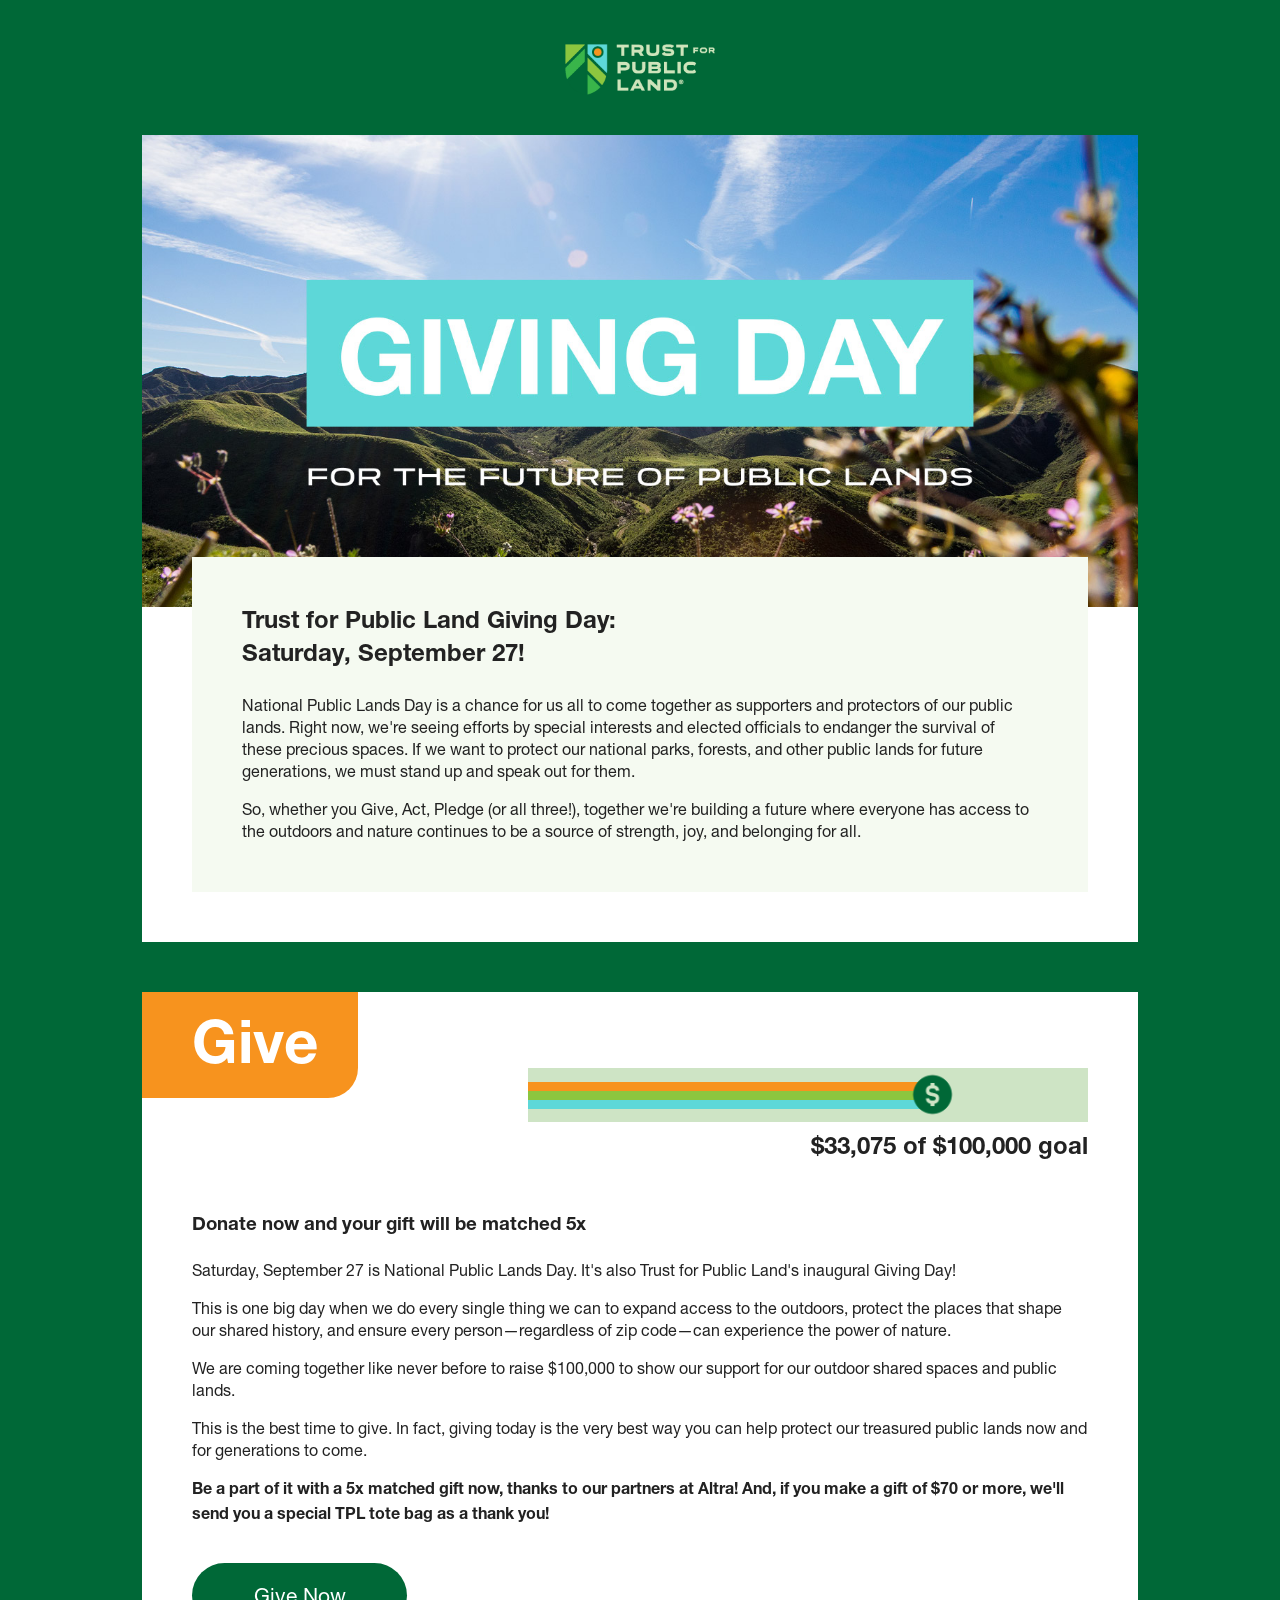
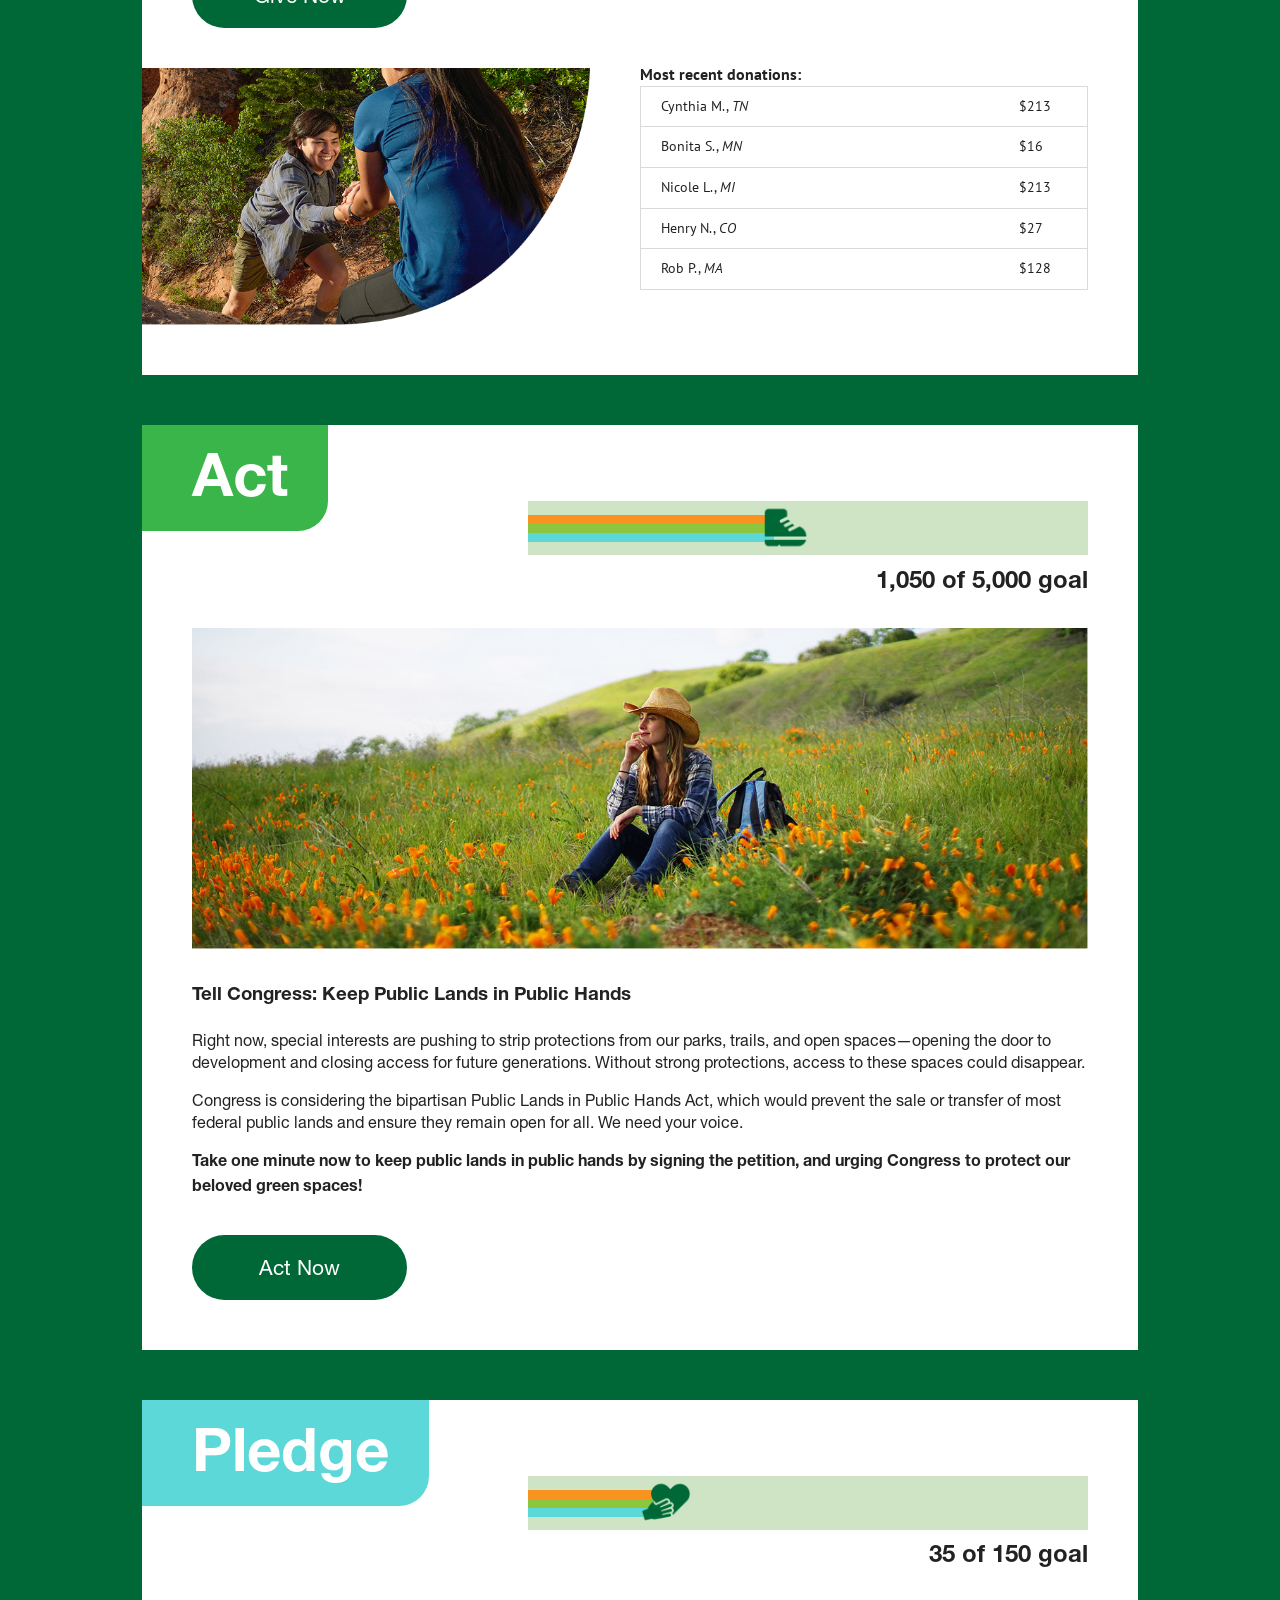
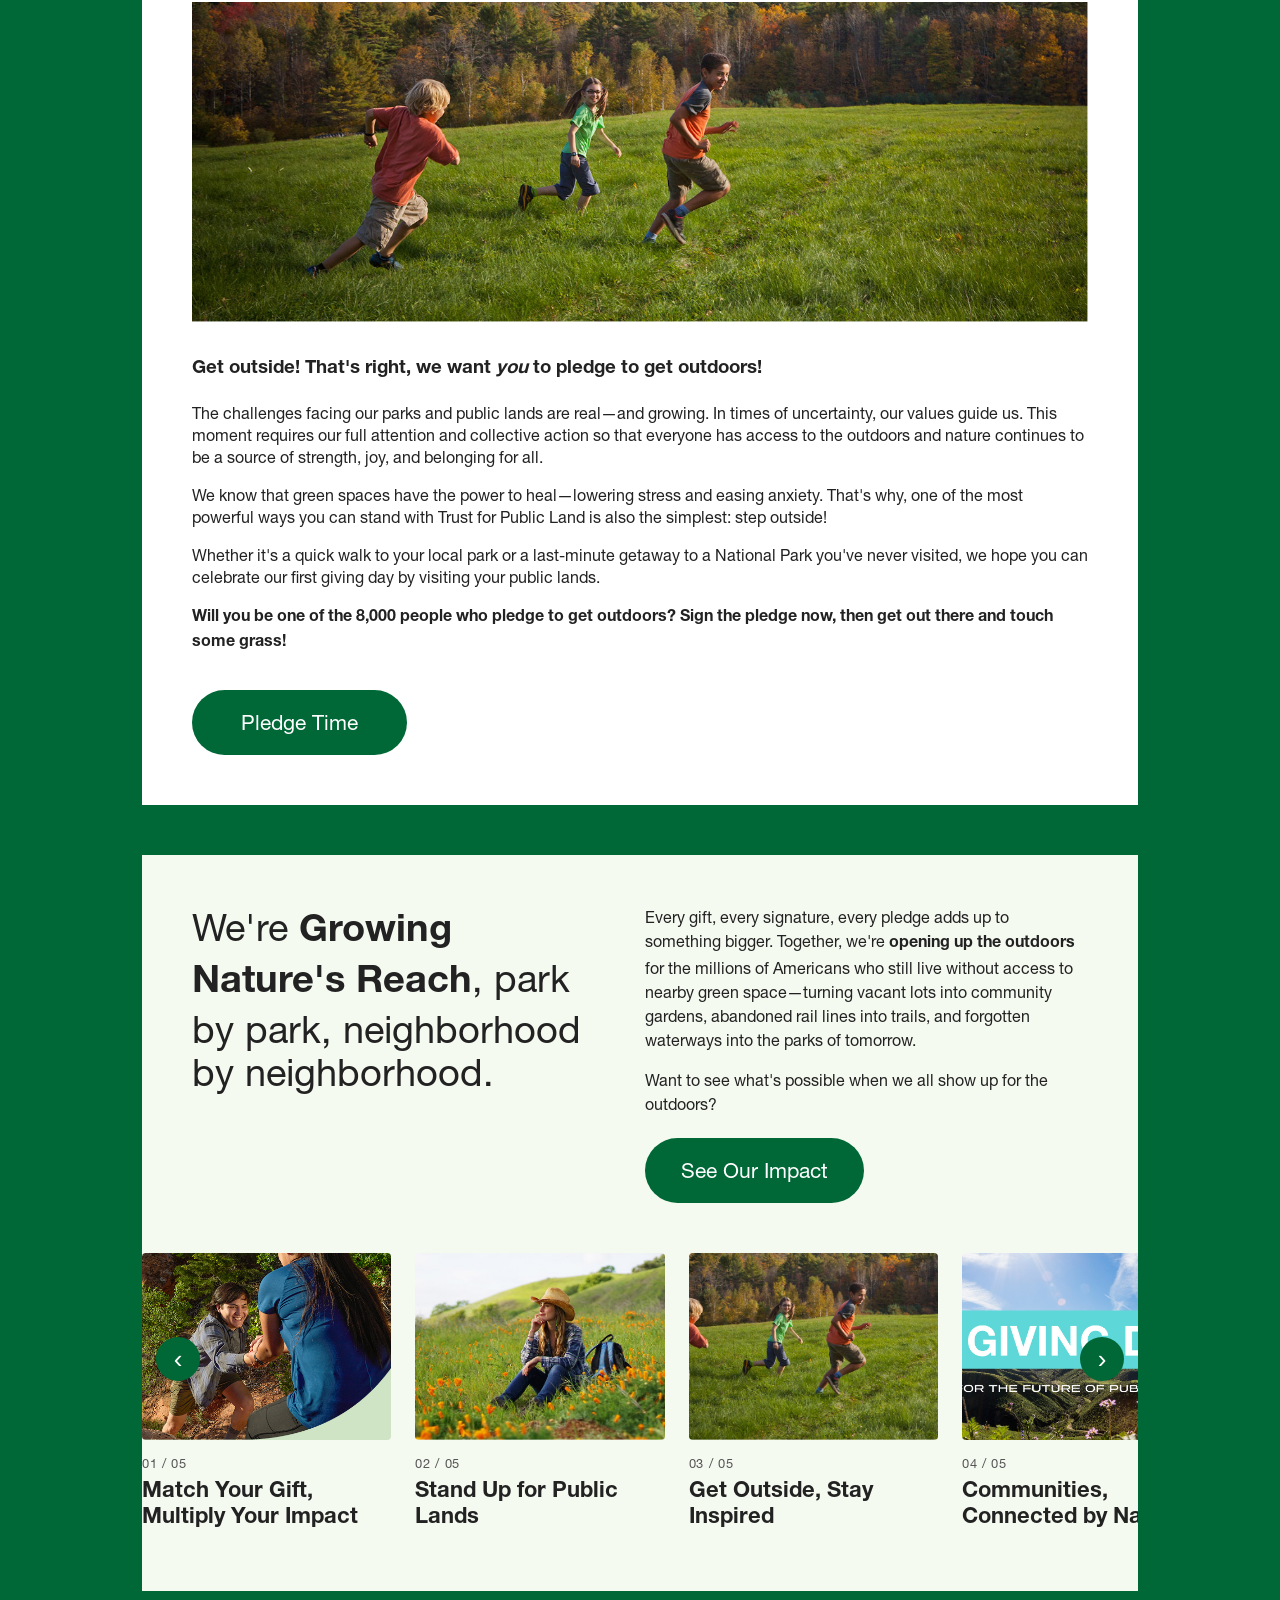
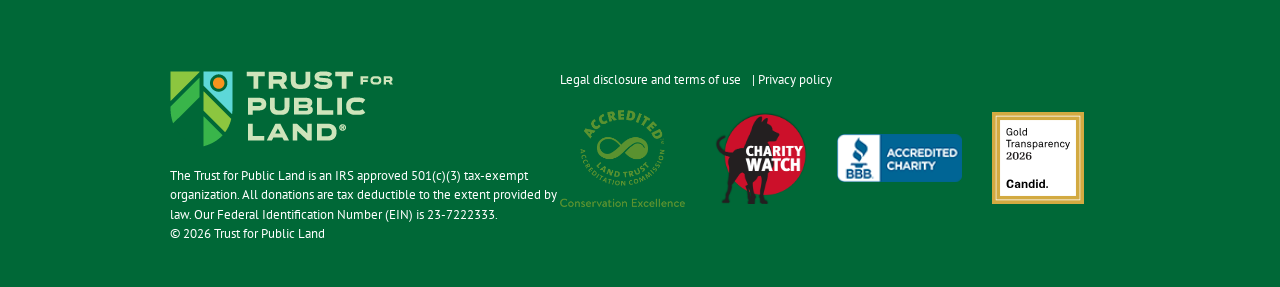
==== commit c274b3aa: "Update Act and Pledge thermometer totals Act: 0 → 2382 (of 5000 goal) Pledge: 0 → 36 (of 150 goal)  " ====
--- a/index.html
+++ b/index.html
@@ -27,8 +27,8 @@
 <script>
 window.GIVING_DAY_CONFIG = {
 	give:   { total: 75590, goal: 100000 },
-	act:    { total: 0,     goal: 5000   },
-	pledge: { total: 0,     goal: 150    },
+	act:    { total: 2382,  goal: 5000   },
+	pledge: { total: 36,    goal: 150    },
 	donors: [
 		{ name: "Rob P.",     state: "MA", amount: 128 },
 		{ name: "Nicole L.",  state: "MI", amount: 213 },
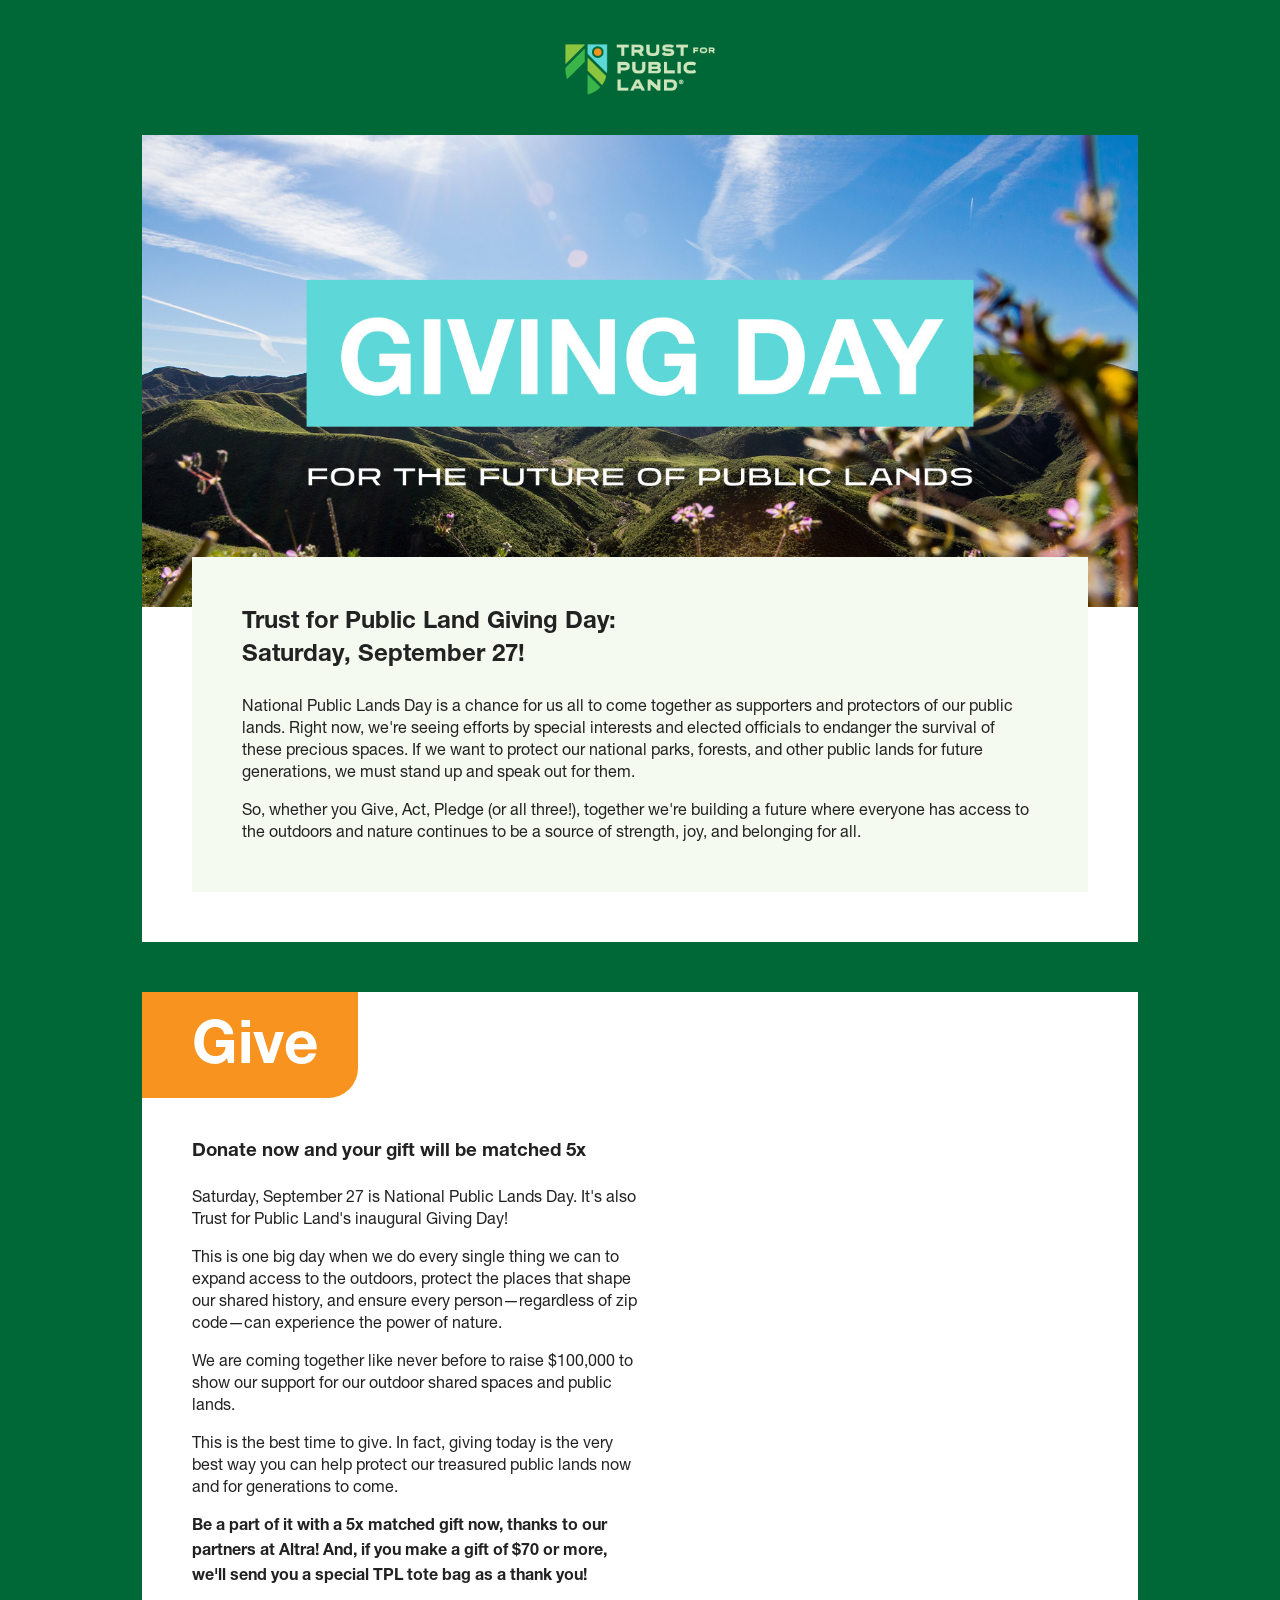
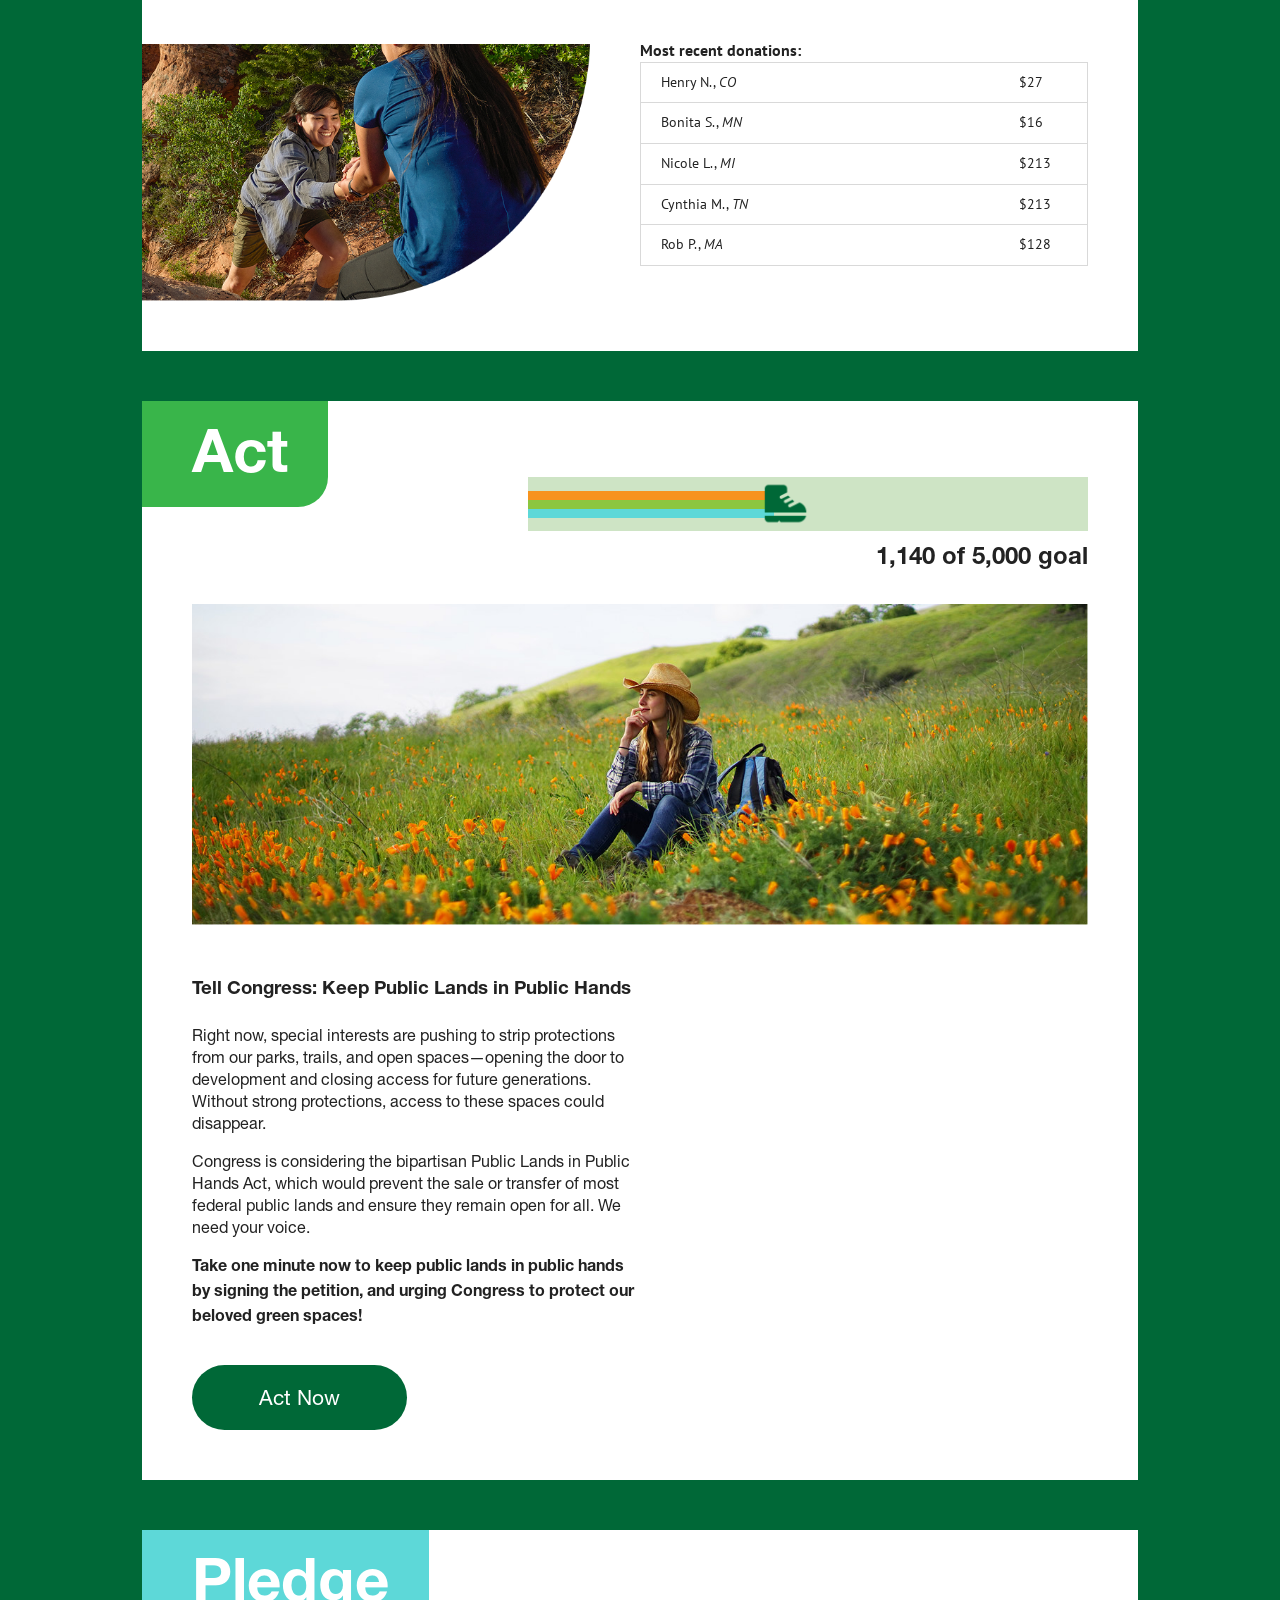
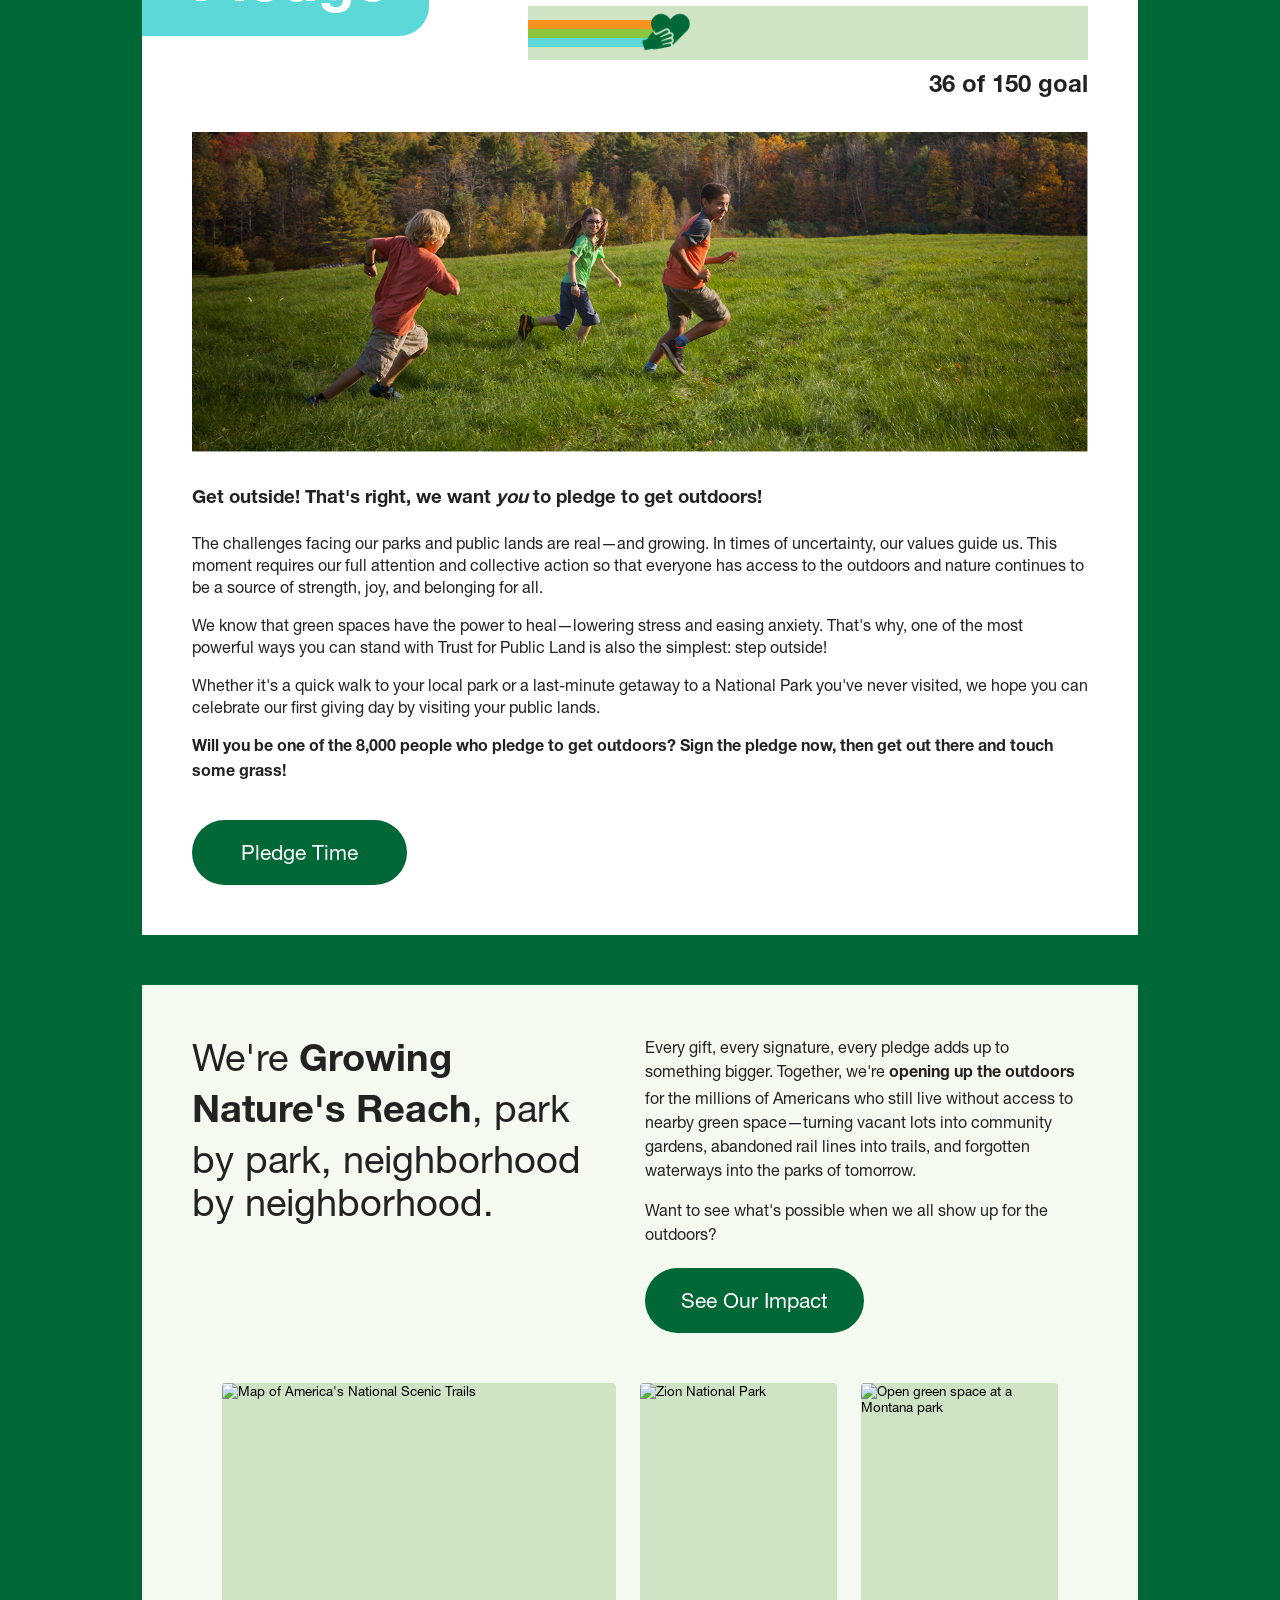
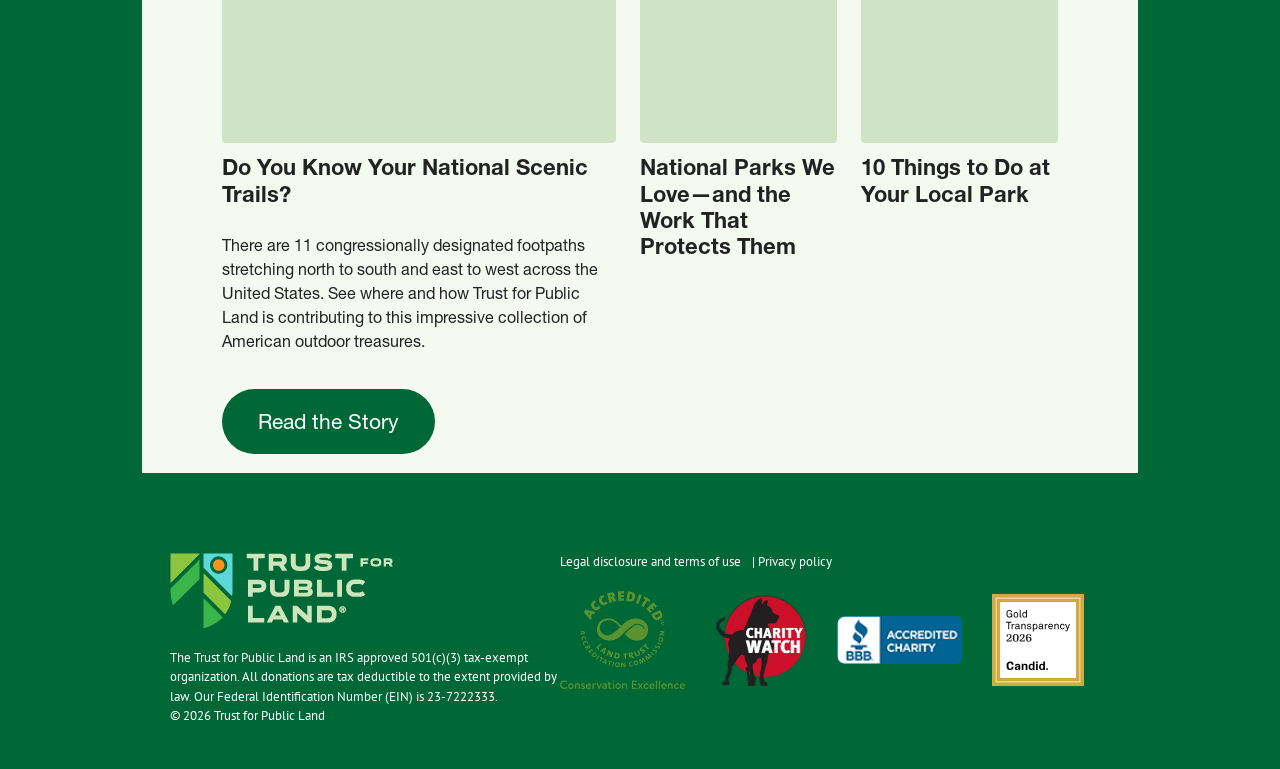
==== commit 999ccfe0: "Update: Fundraise Up embeds + new carousel accordian" ====
--- a/index.html
+++ b/index.html
@@ -48,6 +48,23 @@
 
 <link rel="stylesheet" href="style.css">
 <script src="script.js" defer></script>
+
+<!-- Fundraise Up: the new standard for online giving -->
+<script>
+    (function (w, d, s, n, a) {
+if (!w[n]) {
+var l = 'call,catch,on,once,set,then,track,openCheckout'
+          .split(','), i, o = function (n) {
+return 'function' == typeof n ? o.l.push([arguments]) && o
+: function () { return o.l.push([n, arguments]) && o }
+          }, t = d.getElementsByTagName(s)[0],
+j = d.createElement(s); j.async = !0; j.src = 'https://cdn.fundraiseup.com/widget/' + a + '';
+t.parentNode.insertBefore(j, t); o.s = Date.now(); o.v = 5; o.h = w.location.href; o.l = [];
+for (i = 0; i < 8; i++)o[l[i]] = o(l[i]); w[n] = o
+      }
+    })(window, document, 'script', 'FundraiseUp', 'AMAYNAQU');
+</script>
+<!-- End Fundraise Up -->
 </head>
 
 <body class="mobile">
@@ -90,30 +107,43 @@
 
 <section class="gd-section" id="gd-give">
 	<h2 class="section-title sun">Give</h2>
+	<!-- Legacy thermometer kept for reference — Fundraise Up progress meter (XLBAUDGT) is live instead.
 	<div class="therm" id="therm-give">
 		<div class="therm-box">
 			<div class="therm-fill" id="therm-give-fill"></div>
 		</div>
 		<div class="therm-number" id="therm-give-number">&nbsp;</div>
 	</div>
+	-->
+	<div class="therm therm-embed">
+		<div class="therm-embed-inner">
+			<a href="#XLBAUDGT" style="display: none"></a>
+		</div>
+	</div>
 	<div class="inset">
-		<h3><strong>Donate now</strong> and your gift will be matched 5x</h3>
-		<p>
-			Saturday, September 27 is National Public Lands Day. It's also Trust for Public Land's inaugural Giving Day!
-		</p>
-		<p>
-			This is one big day when we do every single thing we can to expand access to the outdoors, protect the places that shape our shared history, and ensure every person&mdash;regardless of zip code&mdash;can experience the power of nature.
-		</p>
-		<p>
-			We are coming together like never before to raise $100,000 to show our support for our outdoor shared spaces and public lands.
-		</p>
-		<p>
-			This is the best time to give. In fact, giving today is the very best way you can help protect our treasured public lands now and for generations to come.
-		</p>
-		<p>
-			<strong>Be a part of it with a 5x matched gift now, thanks to our partners at Altra! And, if you make a gift of $70 or more, we'll send you a special TPL tote bag as a thank you!</strong>
-		</p>
-		<a href="?form=FUNYMHPQUNH" class="green-btn fixed-width">Give Now</a>
+		<div class="give-cols">
+			<div class="give-copy">
+				<h3><strong>Donate now</strong> and your gift will be matched 5x</h3>
+				<p>
+					Saturday, September 27 is National Public Lands Day. It's also Trust for Public Land's inaugural Giving Day!
+				</p>
+				<p>
+					This is one big day when we do every single thing we can to expand access to the outdoors, protect the places that shape our shared history, and ensure every person&mdash;regardless of zip code&mdash;can experience the power of nature.
+				</p>
+				<p>
+					We are coming together like never before to raise $100,000 to show our support for our outdoor shared spaces and public lands.
+				</p>
+				<p>
+					This is the best time to give. In fact, giving today is the very best way you can help protect our treasured public lands now and for generations to come.
+				</p>
+				<p>
+					<strong>Be a part of it with a 5x matched gift now, thanks to our partners at Altra! And, if you make a gift of $70 or more, we'll send you a special TPL tote bag as a thank you!</strong>
+				</p>
+			</div>
+			<div class="give-embed">
+				<a href="#XXRXVJGM" style="display: none"></a>
+			</div>
+		</div>
 	</div>
 	<div class="two-col">
 		<img id="section-image" src="images/givingday-give-photo.png" alt="">
@@ -140,17 +170,24 @@
 	</div>
 	<div class="inset">
 		<img class="section-hero" src="images/givingday-act-photo.jpg" alt="">
-		<h3><strong>Tell Congress:</strong> Keep Public Lands in Public Hands</h3>
-		<p>
-			Right now, special interests are pushing to strip protections from our parks, trails, and open spaces&mdash;opening the door to development and closing access for future generations. Without strong protections, access to these spaces could disappear.
-		</p>
-		<p>
-			Congress is considering the bipartisan Public Lands in Public Hands Act, which would prevent the sale or transfer of most federal public lands and ensure they remain open for all. We need your voice.
-		</p>
-		<p>
-			<strong>Take one minute now to keep public lands in public hands by signing the petition, and urging Congress to protect our beloved green spaces!</strong>
-		</p>
-		<a href="https://secure.tpl.org/site/Advocacy?cmd=display&page=UserAction&id=2189" target="_blank" rel="noopener noreferrer" class="green-btn fixed-width">Act Now</a>
+		<div class="act-cols">
+			<div class="act-copy">
+				<h3><strong>Tell Congress:</strong> Keep Public Lands in Public Hands</h3>
+				<p>
+					Right now, special interests are pushing to strip protections from our parks, trails, and open spaces&mdash;opening the door to development and closing access for future generations. Without strong protections, access to these spaces could disappear.
+				</p>
+				<p>
+					Congress is considering the bipartisan Public Lands in Public Hands Act, which would prevent the sale or transfer of most federal public lands and ensure they remain open for all. We need your voice.
+				</p>
+				<p>
+					<strong>Take one minute now to keep public lands in public hands by signing the petition, and urging Congress to protect our beloved green spaces!</strong>
+				</p>
+				<a href="https://secure.tpl.org/site/Advocacy?cmd=display&page=UserAction&id=2189" target="_blank" rel="noopener noreferrer" class="green-btn fixed-width">Act Now</a>
+			</div>
+			<div class="act-embed">
+				<a href="#XXGFQTYR" style="display: none"></a>
+			</div>
+		</div>
 	</div>
 </section>
 
@@ -193,36 +230,37 @@
 		</div>
 	</div>
 
-	<div class="impact-carousel">
-		<button class="carousel-arrow prev" type="button" aria-label="Previous slide">&lsaquo;</button>
-		<div class="carousel-track">
-			<article class="carousel-slide">
-				<div class="slide-image"><img src="images/givingday-give-photo.png" alt=""></div>
-				<div class="slide-meta">01 / 05</div>
-				<h3 class="slide-title">Match Your Gift, Multiply Your Impact</h3>
-			</article>
-			<article class="carousel-slide">
-				<div class="slide-image"><img src="images/givingday-act-photo.jpg" alt=""></div>
-				<div class="slide-meta">02 / 05</div>
-				<h3 class="slide-title">Stand Up for Public Lands</h3>
-			</article>
-			<article class="carousel-slide">
-				<div class="slide-image"><img src="images/givingday-pledge-photo.jpg" alt=""></div>
-				<div class="slide-meta">03 / 05</div>
-				<h3 class="slide-title">Get Outside, Stay Inspired</h3>
-			</article>
-			<article class="carousel-slide">
-				<div class="slide-image"><img src="images/givingday-hero-desktop.jpg" alt=""></div>
-				<div class="slide-meta">04 / 05</div>
-				<h3 class="slide-title">Communities, Connected by Nature</h3>
-			</article>
-			<article class="carousel-slide">
-				<div class="slide-image"><img src="images/givingday-hero-mobile.jpg" alt=""></div>
-				<div class="slide-meta">05 / 05</div>
-				<h3 class="slide-title">A Future Built on Green</h3>
-			</article>
-		</div>
-		<button class="carousel-arrow next" type="button" aria-label="Next slide">&rsaquo;</button>
+	<div class="impact-accordion">
+		<article class="accordion-panel is-open">
+			<button class="accordion-head" type="button" aria-expanded="true">
+				<span class="accordion-image"><img src="https://images.jifo.co/63377765_1741204890101.gif" alt="Map of America's National Scenic Trails"></span>
+				<span class="accordion-title">Do You Know Your National Scenic Trails?</span>
+			</button>
+			<div class="accordion-body">
+				<p>There are 11 congressionally designated footpaths stretching north to south and east to west across the United States. See where and how Trust for Public Land is contributing to this impressive collection of American outdoor treasures.</p>
+				<a href="https://www.tpl.org/blog/do-you-know-your-national-scenic-trails" class="green-btn">Read the Story</a>
+			</div>
+		</article>
+		<article class="accordion-panel">
+			<button class="accordion-head" type="button" aria-expanded="false">
+				<span class="accordion-image"><img src="https://e7jecw7o93n.exactdn.com/wp-content/uploads/2022/08/ut_zion_05182022_053-scaled.jpg" alt="Zion National Park"></span>
+				<span class="accordion-title">National Parks We Love&mdash;and the Work That Protects Them</span>
+			</button>
+			<div class="accordion-body">
+				<p>Close your eyes and think about where you are happiest outside. For many of us, the places that hold our fondest memories are our national parks. But they don&rsquo;t stay this spectacular by accident.</p>
+				<a href="https://www.tpl.org/blog/national-parks-we-have-protected" class="green-btn">Read the Story</a>
+			</div>
+		</article>
+		<article class="accordion-panel">
+			<button class="accordion-head" type="button" aria-expanded="false">
+				<span class="accordion-image"><img src="https://e7jecw7o93n.exactdn.com/wp-content/uploads/2022/08/ut_zion_05182022_053-scaled.jpg" alt="Open green space at a Montana park"></span>
+				<span class="accordion-title">10 Things to Do at Your Local Park</span>
+			</button>
+			<div class="accordion-body">
+				<p>Swings and slides? Great. Sidewalk strolls? Lovely. But that patch of green has more up its sleeve. Parks are public lands. Spice up your evening or weekend with one of these 10 not-to-be-missed activities.</p>
+				<a href="https://www.tpl.org/blog/ten-things-to-do-at-your-local-park" class="green-btn">Read the Story</a>
+			</div>
+		</article>
 	</div>
 </section>
 
--- a/style.css
+++ b/style.css
@@ -232,6 +232,36 @@
 
 .section-hero {
 	margin-bottom: 34px;
+}
+
+/* Two-column copy + Fundraise Up embed layouts (Give / Act sections) */
+.give-cols,
+.act-cols {
+	display: flex;
+	gap: 50px;
+	align-items: flex-start;
+}
+.give-copy,
+.act-copy {
+	flex: 1;
+	min-width: 0;
+}
+.give-embed,
+.act-embed {
+	flex: 0 0 400px;
+	min-width: 0;
+}
+@media only screen and (max-device-width: 960px), only screen and (max-width: 960px) {
+	.give-cols,
+	.act-cols {
+		flex-direction: column;
+		gap: 24px;
+	}
+	.give-embed,
+	.act-embed {
+		flex: 1;
+		width: 100%;
+	}
 }
 .two-col {
 	display: flex;
@@ -351,6 +381,20 @@
 	font-family: "Helvetica Neue", Helvetica, Arial, sans-serif;
 }
 
+/* Fundraise Up progress meter: match .therm-box footprint */
+.therm-embed-inner {
+	display: inline-block;
+	width: 100%;
+	max-width: 560px;
+	text-align: left;
+}
+.therm-embed-inner * {
+	max-width: 100%;
+}
+.therm-embed-inner iframe {
+	width: 100% !important;
+}
+
 /* ====================================================
    Donor table row stagger animation
    ==================================================== */
@@ -480,7 +524,7 @@
 }
 
 /* ====================================================
-   Impact section: intro + horizontal card carousel
+   Impact section: intro + horizontal accordion
    ==================================================== */
 .gd-impact {
 	background: var(--snow);
@@ -519,85 +563,86 @@
 	margin-top: 6px;
 }
 
-/* Carousel */
-.gd-impact .impact-carousel {
-	position: relative;
-	margin-top: 50px;
-}
-.gd-impact .carousel-track {
+/* Horizontal accordion */
+.gd-impact .impact-accordion {
 	display: flex;
 	gap: 24px;
-	overflow-x: auto;
-	scroll-snap-type: x mandatory;
-	scroll-behavior: smooth;
-	padding: 0 50px 10px 50px;
-	scrollbar-width: none;
-	-ms-overflow-style: none;
-}
-.gd-impact .carousel-track::-webkit-scrollbar { display: none; }
-
-.gd-impact .carousel-slide {
-	flex: 0 0 calc((100% - 100px - 48px) / 3);
-	scroll-snap-align: start;
-	scroll-snap-stop: always;
-}
-.gd-impact .slide-image {
+	margin-top: 50px;
+	padding: 0 80px 10px 80px;
+	height: 640px;
+}
+.gd-impact .accordion-panel {
+	position: relative;
+	height: 100%;
+	flex: 1 1 0;
+	min-width: 0;
+	transition: flex 0.35s ease;
+}
+.gd-impact .accordion-panel.is-open {
+	flex: 2 1 0;
+}
+.gd-impact .accordion-head {
+	display: block;
 	width: 100%;
-	aspect-ratio: 4 / 3;
+	padding: 0;
+	border: 0;
+	background: none;
+	text-align: left;
+	cursor: pointer;
+	font-family: "Helvetica Neue", Helvetica, Arial, sans-serif;
+}
+.gd-impact .accordion-head:focus-visible {
+	outline: 3px solid var(--moss);
+	outline-offset: 3px;
+	border-radius: 4px;
+}
+.gd-impact .accordion-image {
+	display: block;
+	width: 100%;
+	height: 360px;
 	overflow: hidden;
 	background: var(--moss);
 	border-radius: 4px;
 }
-.gd-impact .slide-image img {
+.gd-impact .accordion-image img {
 	width: 100%;
 	height: 100%;
 	object-fit: cover;
 	display: block;
 }
-.gd-impact .slide-meta {
+.gd-impact .accordion-title {
+	display: block;
 	margin-top: 14px;
-	font-size: 13px;
-	letter-spacing: 0.05em;
-	color: #555;
-	font-family: "Helvetica Neue", Helvetica, Arial, sans-serif;
-}
-.gd-impact .slide-title {
-	margin: 6px 0 0 0;
 	font-size: 22px;
 	line-height: 1.2;
+	font-weight: bold;
+	color: #222;
+}
+.gd-impact .accordion-panel:not(.is-open) .accordion-head:hover .accordion-title {
+	color: var(--evergreen);
+}
+.gd-impact .accordion-body {
+	position: absolute;
+	left: 0;
+	right: 0;
+	top: 450px;
+	opacity: 0;
+	visibility: hidden;
+	transform: translateY(12px);
+	transition: opacity 0.15s ease, transform 0.15s ease, visibility 0s 0.2s;
+}
+.gd-impact .accordion-panel.is-open .accordion-body {
+	opacity: 1;
+	visibility: visible;
+	transform: translateY(0);
+	transition: opacity 0.3s ease 0.35s, transform 0.3s ease 0.35s, visibility 0s 0.35s;
+}
+.gd-impact .accordion-body p {
 	font-family: "Helvetica Neue", Helvetica, Arial, sans-serif;
-	font-weight: bold;
-}
-
-/* Nav arrows */
-.gd-impact .carousel-arrow {
-	position: absolute;
-	top: calc(50% - 60px);
-	width: 44px;
-	height: 44px;
-	border-radius: 50%;
-	border: 0;
-	background: var(--evergreen);
-	color: white;
-	font-size: 26px;
-	line-height: 1;
-	cursor: pointer;
-	z-index: 2;
-	display: flex;
-	align-items: center;
-	justify-content: center;
-	transition: background 0.2s;
-}
-.gd-impact .carousel-arrow:hover {
-	background: var(--fern);
-}
-.gd-impact .carousel-arrow:focus-visible {
-	background: var(--fern);
-	outline: 3px solid var(--moss);
-	outline-offset: 3px;
-}
-.gd-impact .carousel-arrow.prev { left: 14px; }
-.gd-impact .carousel-arrow.next { right: 14px; }
+	font-size: 16px;
+	line-height: 1.5;
+	margin: 0 0 1em 0;
+}
 
 @media (max-width: 960px) {
 	.gd-impact .impact-intro {
@@ -607,17 +652,113 @@
 	}
 	.gd-impact .impact-headline { flex: 1; }
 	.gd-impact .impact-headline h1 { font-size: 28px; }
-	.gd-impact .carousel-slide { flex: 0 0 60%; }
-	.gd-impact .carousel-track { padding: 0 20px 10px 20px; }
-}
-
-@media (max-width: 650px) {
-	.gd-impact .carousel-slide { flex: 0 0 82%; }
-	.gd-impact .carousel-arrow {
-		width: 36px;
-		height: 36px;
-		font-size: 20px;
-	}
-	.gd-impact .carousel-arrow.prev { left: 4px; }
-	.gd-impact .carousel-arrow.next { right: 4px; }
-}
+	.gd-impact .impact-accordion {
+		padding: 0 40px 10px 40px;
+		height: 700px;
+	}
+	.gd-impact .accordion-image { height: 300px; }
+	.gd-impact .accordion-body { top: 404px; }
+}
+
+@media (max-width: 800px) {
+	.gd-impact .impact-accordion {
+		flex-direction: column;
+		gap: 40px;
+		padding: 0 20px 10px 20px;
+		height: auto;
+	}
+	.gd-impact .accordion-panel,
+	.gd-impact .accordion-panel.is-open {
+		flex: 1 1 auto;
+		width: 100%;
+		height: auto;
+		display: grid;
+		grid-template-columns: minmax(0, 45%) 1fr;
+		column-gap: 24px;
+		align-items: start;
+	}
+	/* All stories fully visible — no interaction needed */
+	.gd-impact .accordion-head {
+		display: contents;
+		pointer-events: none;
+	}
+	.gd-impact .accordion-image {
+		grid-column: 1;
+		grid-row: 1 / span 2;
+		height: auto;
+		aspect-ratio: 4 / 3;
+	}
+	.gd-impact .accordion-title {
+		grid-column: 2;
+		grid-row: 1;
+		margin-top: 0;
+	}
+	.gd-impact .accordion-body {
+		grid-column: 2;
+		grid-row: 2;
+		position: static;
+		opacity: 1;
+		visibility: visible;
+		transform: none;
+		transition: none;
+		margin-top: 14px;
+	}
+	/* Chevron-right link button */
+	.gd-impact .accordion-body .green-btn {
+		display: inline-flex;
+		align-items: center;
+		gap: 12px;
+		background: none;
+		color: var(--evergreen);
+		padding: 0;
+		line-height: 1.4;
+		font-size: 18px;
+		font-weight: bold;
+		border-radius: 0;
+		text-align: left;
+	}
+	.gd-impact .accordion-body .green-btn::after {
+		content: "\203A";
+		display: inline-flex;
+		align-items: center;
+		justify-content: center;
+		width: 34px;
+		height: 34px;
+		border-radius: 50%;
+		background: var(--evergreen);
+		color: white;
+		font-size: 22px;
+		line-height: 1;
+		padding-bottom: 2px;
+		transition: background 0.4s ease;
+	}
+	.gd-impact .accordion-body .green-btn:hover,
+	.gd-impact .accordion-body .green-btn:focus {
+		background: none;
+		color: var(--fern);
+	}
+	.gd-impact .accordion-body .green-btn:hover::after,
+	.gd-impact .accordion-body .green-btn:focus::after {
+		background: var(--fern);
+	}
+}
+
+@media (max-width: 560px) {
+	.gd-impact .accordion-panel,
+	.gd-impact .accordion-panel.is-open {
+		grid-template-columns: 1fr;
+	}
+	.gd-impact .accordion-image {
+		grid-column: 1;
+		grid-row: auto;
+	}
+	.gd-impact .accordion-title {
+		grid-column: 1;
+		grid-row: auto;
+		margin-top: 14px;
+	}
+	.gd-impact .accordion-body {
+		grid-column: 1;
+		grid-row: auto;
+	}
+}
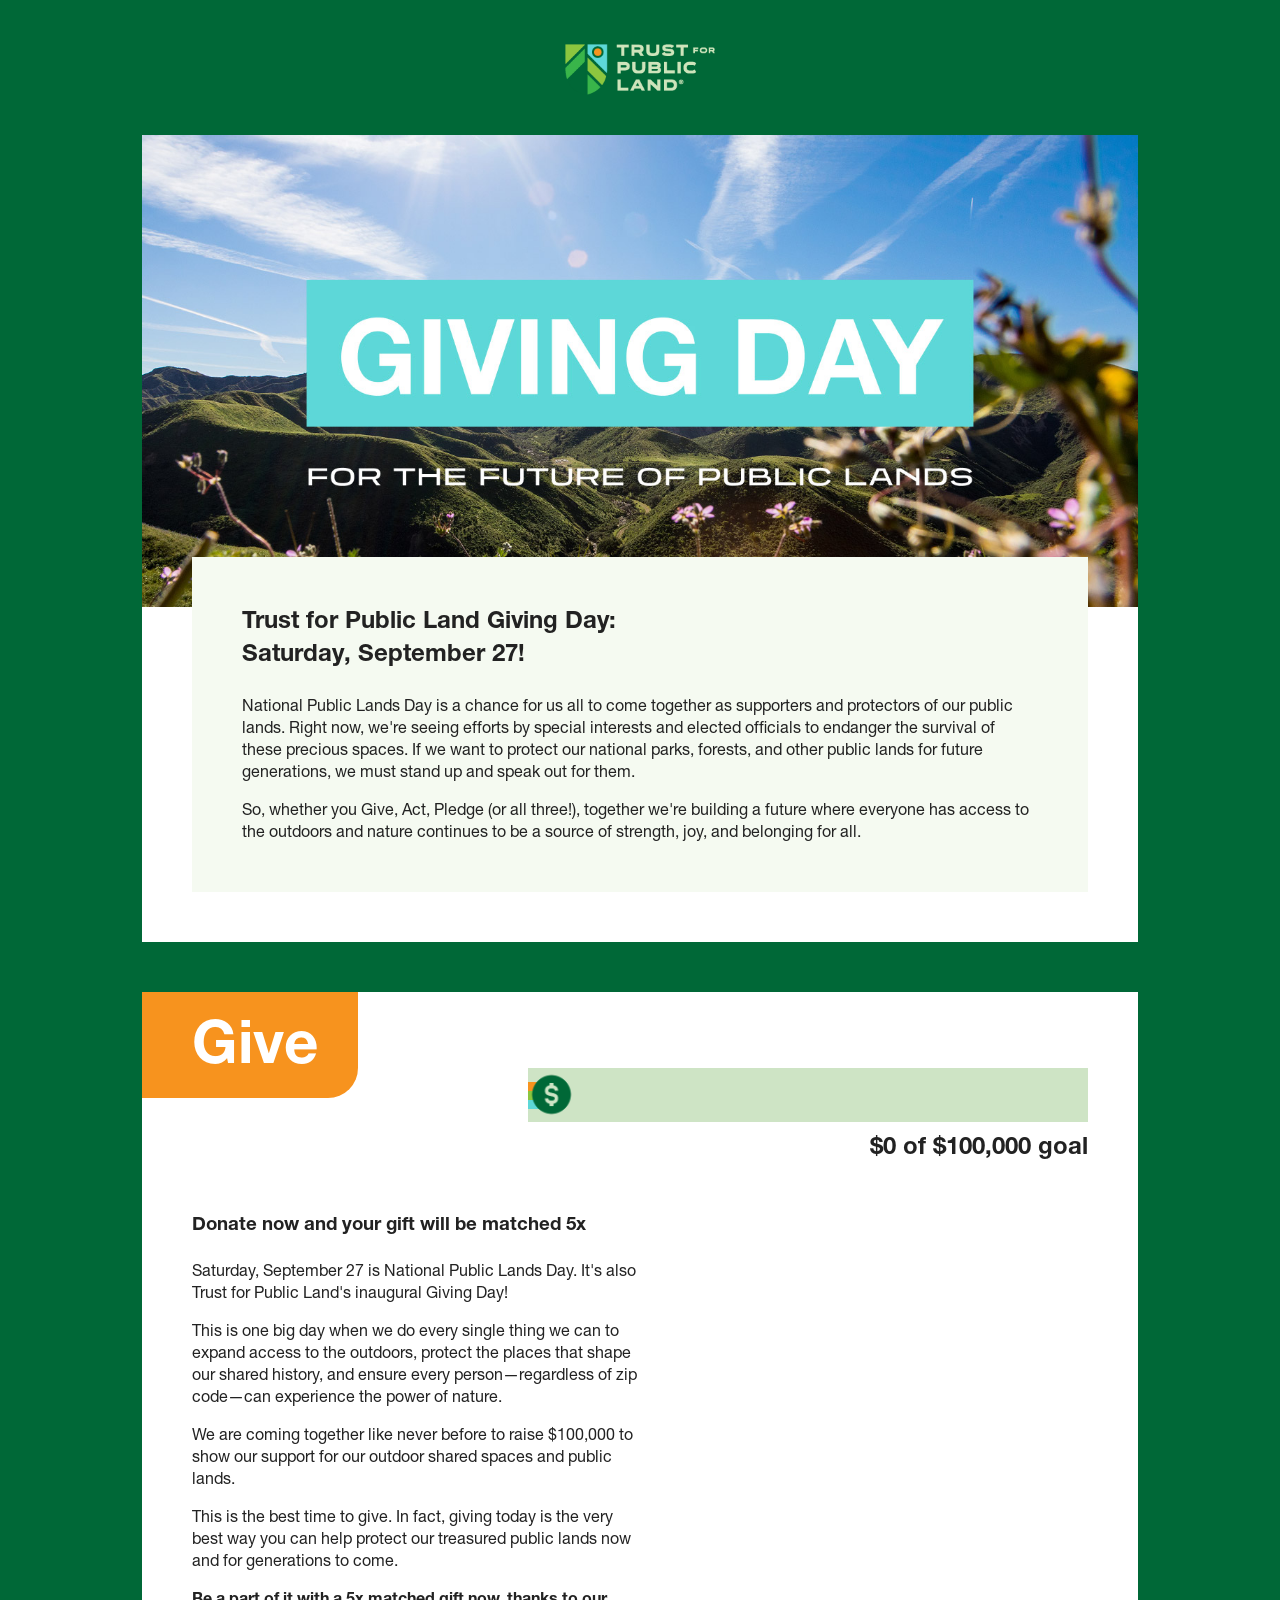
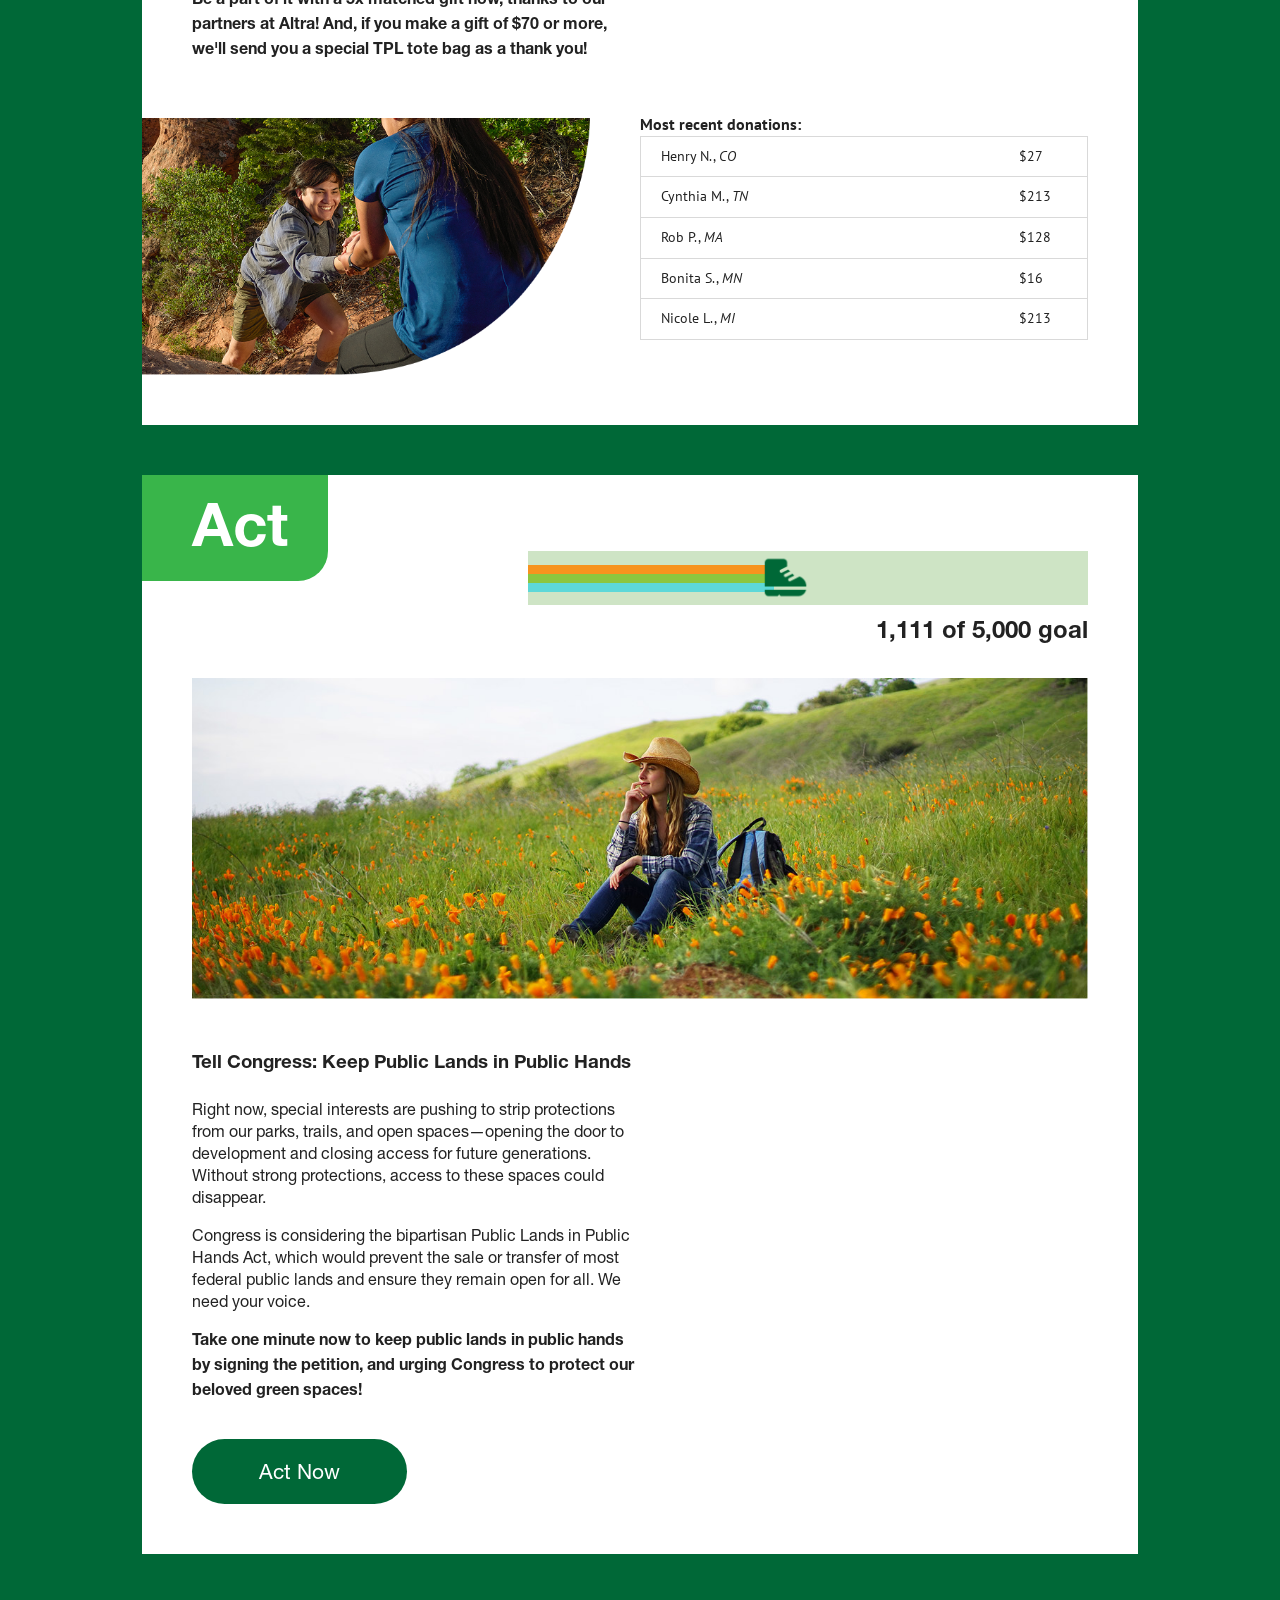
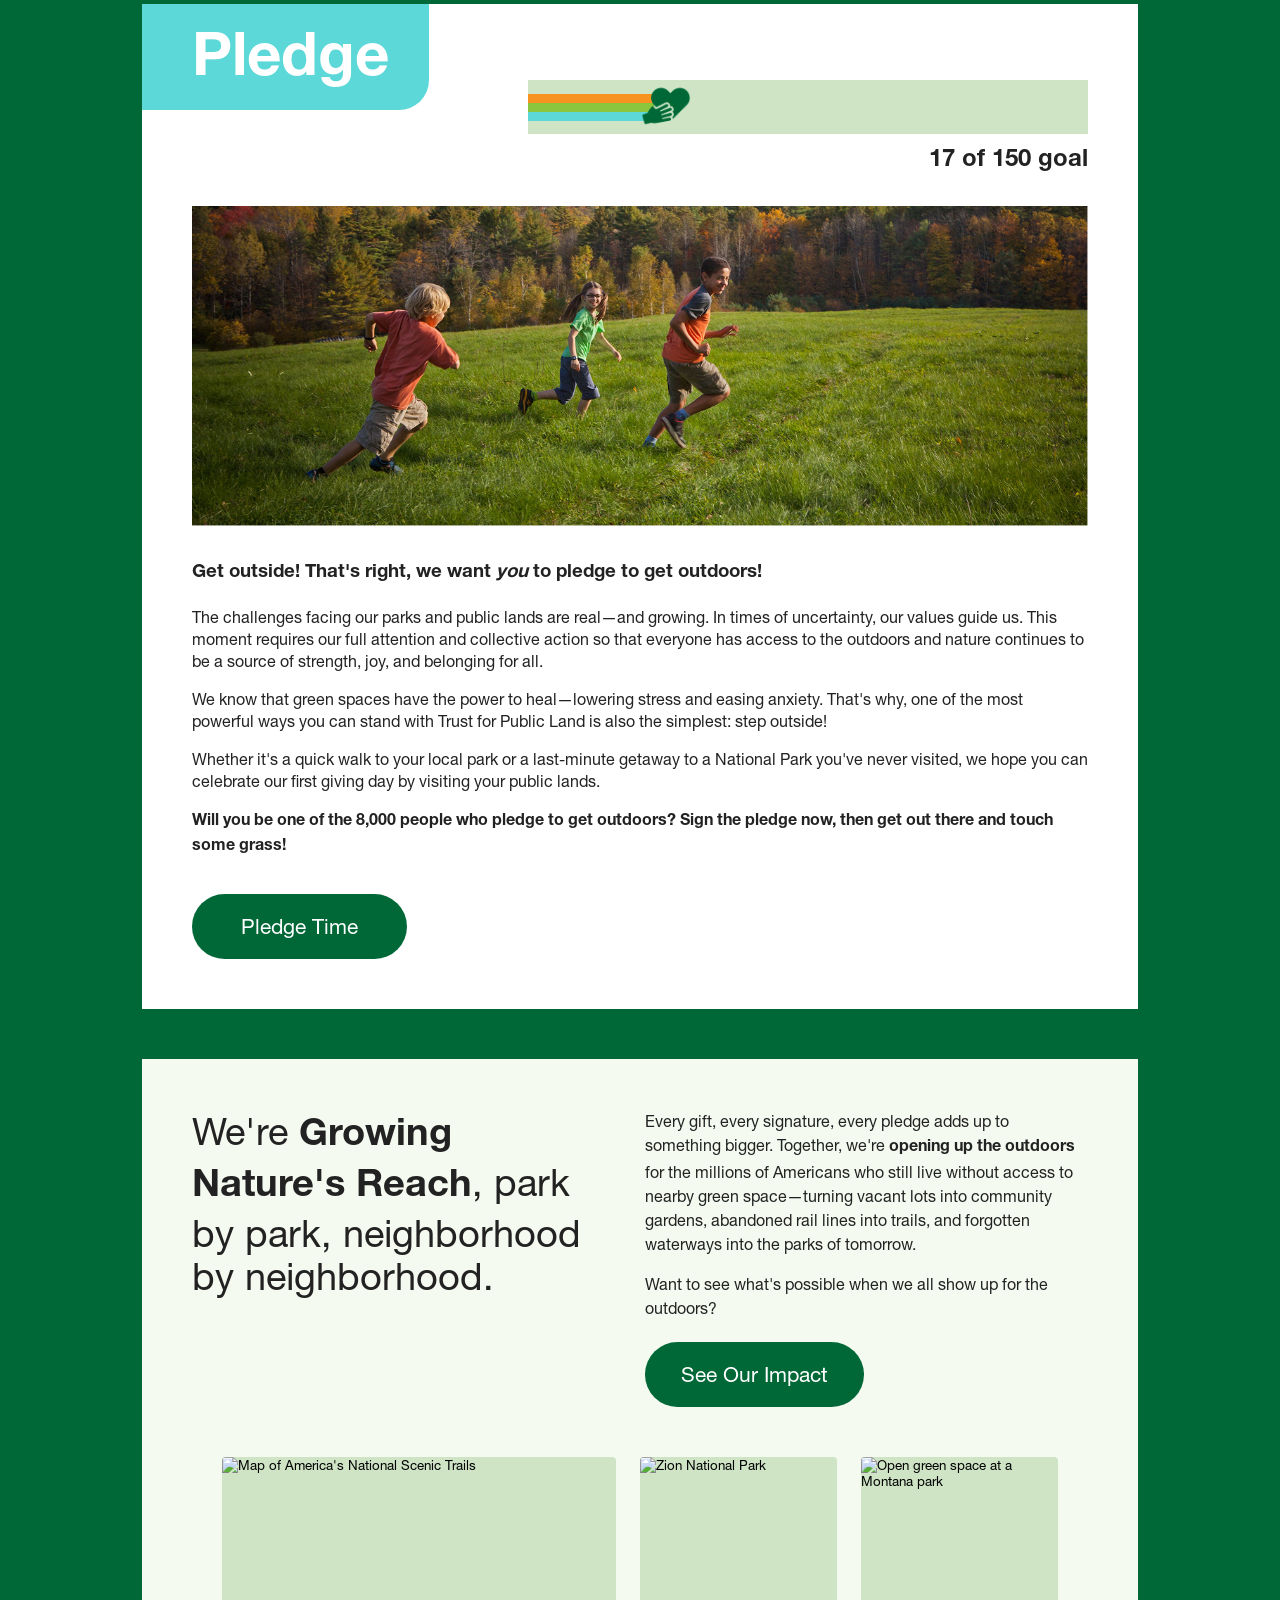
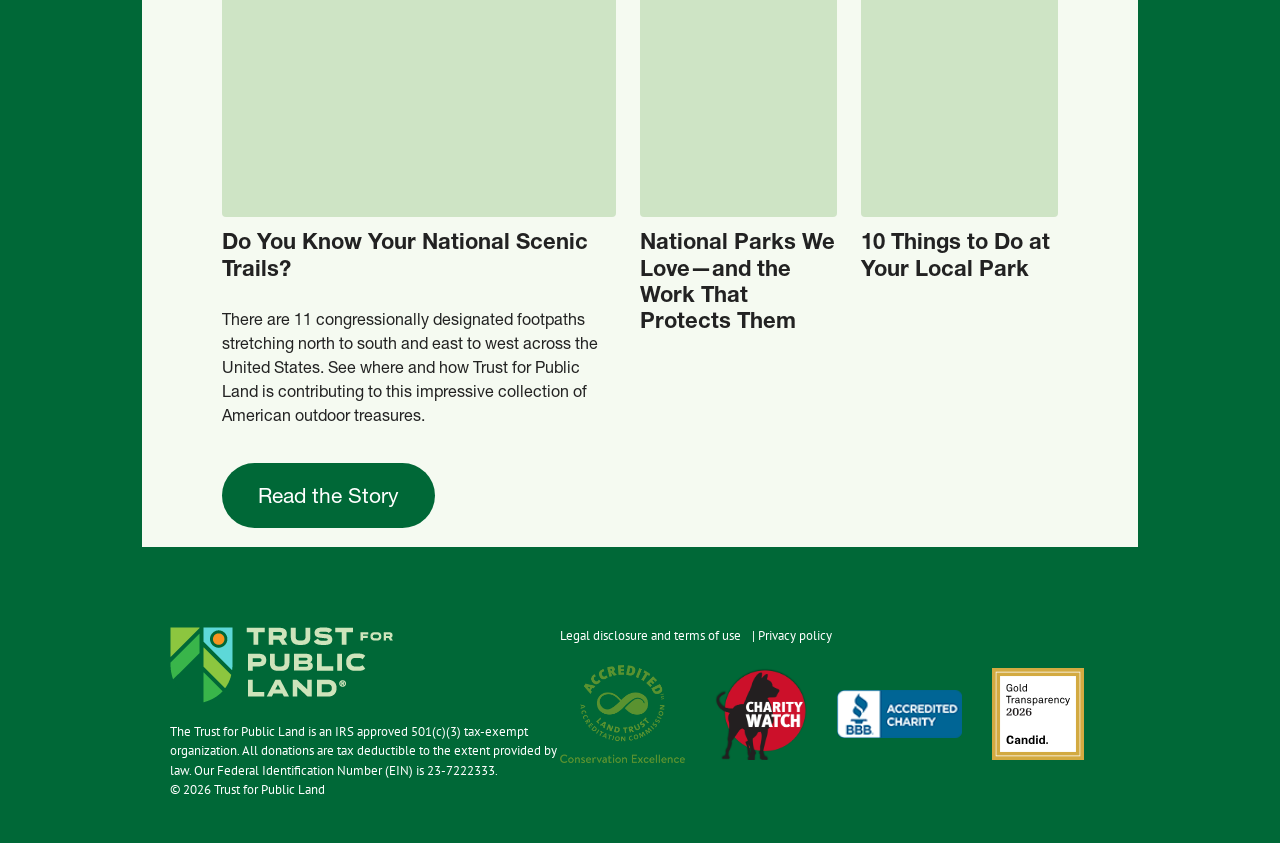
==== commit 6b8728ef: "Update the give therm to use FRU's values." ====
--- a/index.html
+++ b/index.html
@@ -23,10 +23,15 @@
 ========================================================
   Each number below drives one thermometer or table row.
   No build step, no API — just change the value and save.
+  give.total/goal are fallbacks — on load the Give thermometer
+  syncs itself to the Fundraise Up goal meter element named by
+  fruMeterKey (the same values the embedded meter displays),
+  and donations made on this page bump it live via FRU's
+  donationComplete event.
 -->
 <script>
 window.GIVING_DAY_CONFIG = {
-	give:   { total: 75590, goal: 100000 },
+	give:   { total: 0, goal: 100000, fruMeterKey: "XLBAUDGT" },
 	act:    { total: 2382,  goal: 5000   },
 	pledge: { total: 36,    goal: 150    },
 	donors: [
@@ -107,19 +112,19 @@
 
 <section class="gd-section" id="gd-give">
 	<h2 class="section-title sun">Give</h2>
-	<!-- Legacy thermometer kept for reference — Fundraise Up progress meter (XLBAUDGT) is live instead.
 	<div class="therm" id="therm-give">
 		<div class="therm-box">
 			<div class="therm-fill" id="therm-give-fill"></div>
 		</div>
 		<div class="therm-number" id="therm-give-number">&nbsp;</div>
 	</div>
-	-->
+	<!-- Fundraise Up progress meter (XLBAUDGT) retired in favor of the custom thermometer above.
 	<div class="therm therm-embed">
 		<div class="therm-embed-inner">
 			<a href="#XLBAUDGT" style="display: none"></a>
 		</div>
 	</div>
+	-->
 	<div class="inset">
 		<div class="give-cols">
 			<div class="give-copy">
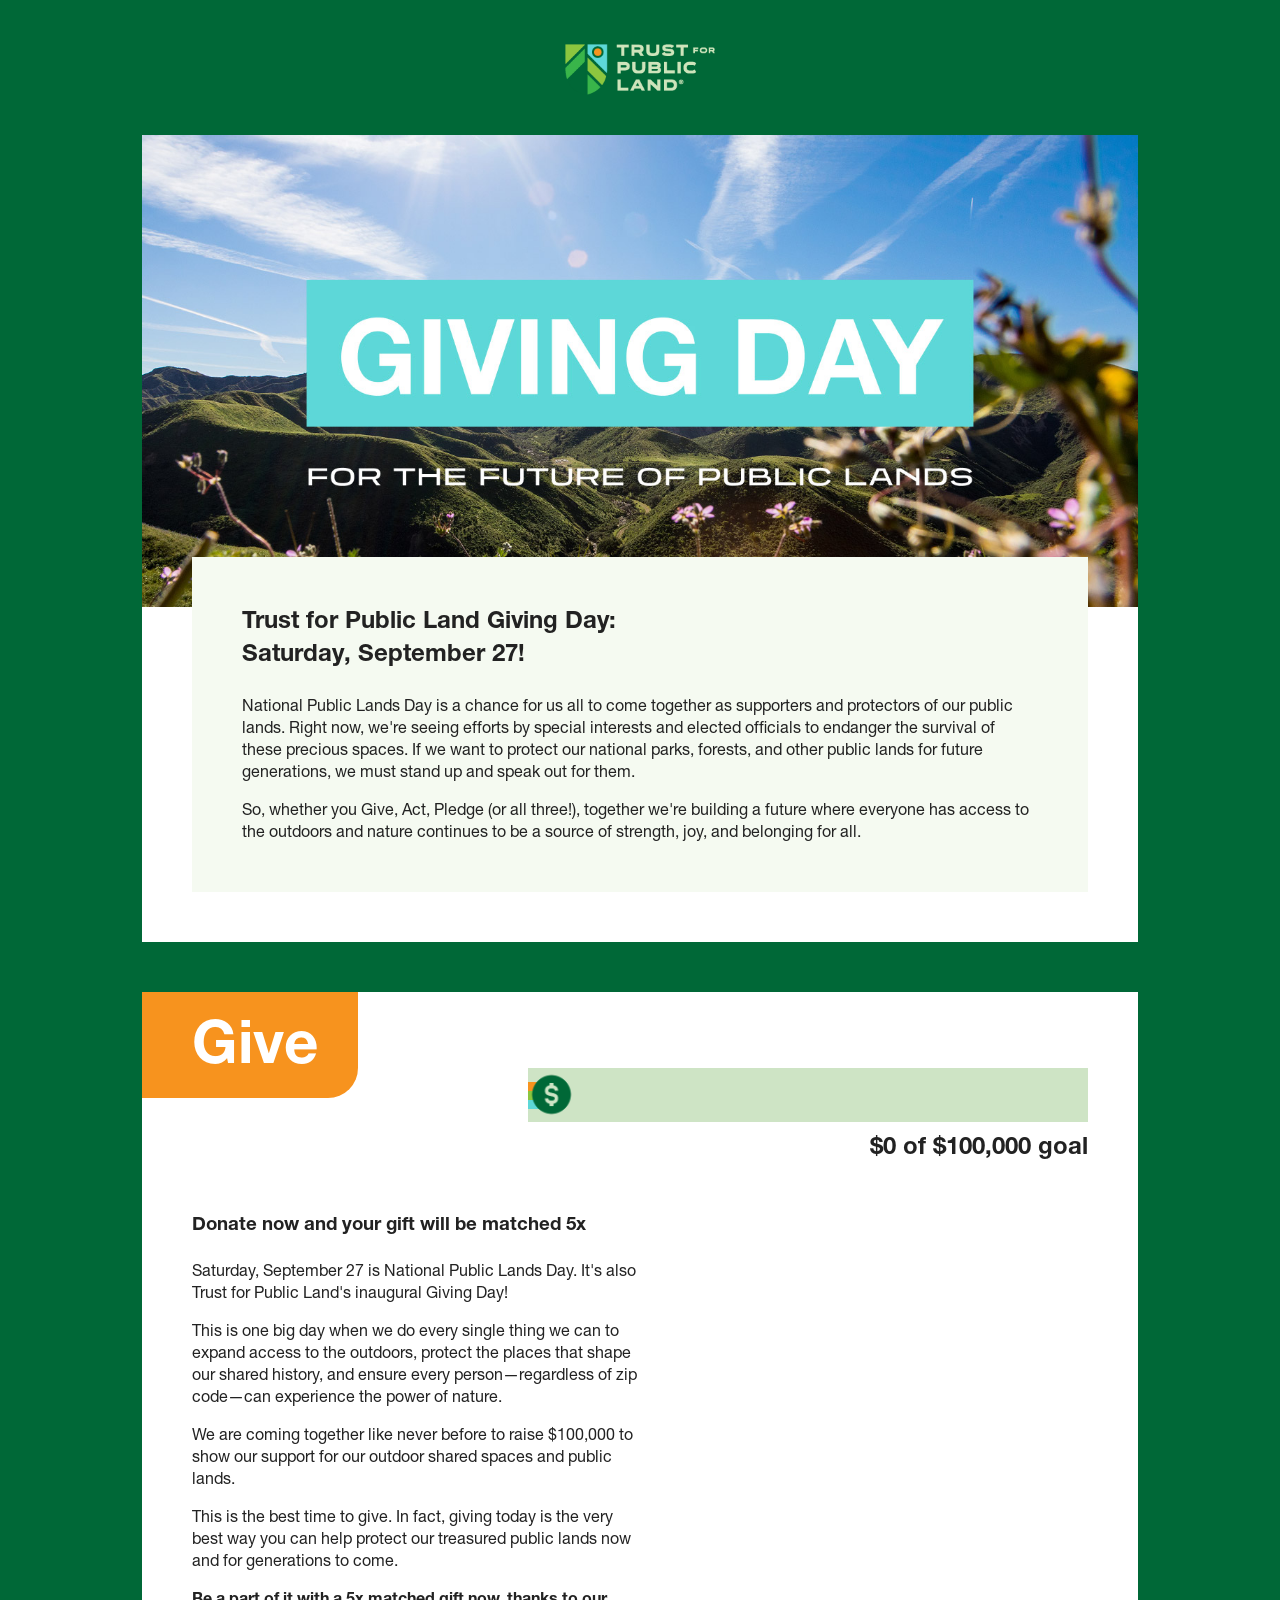
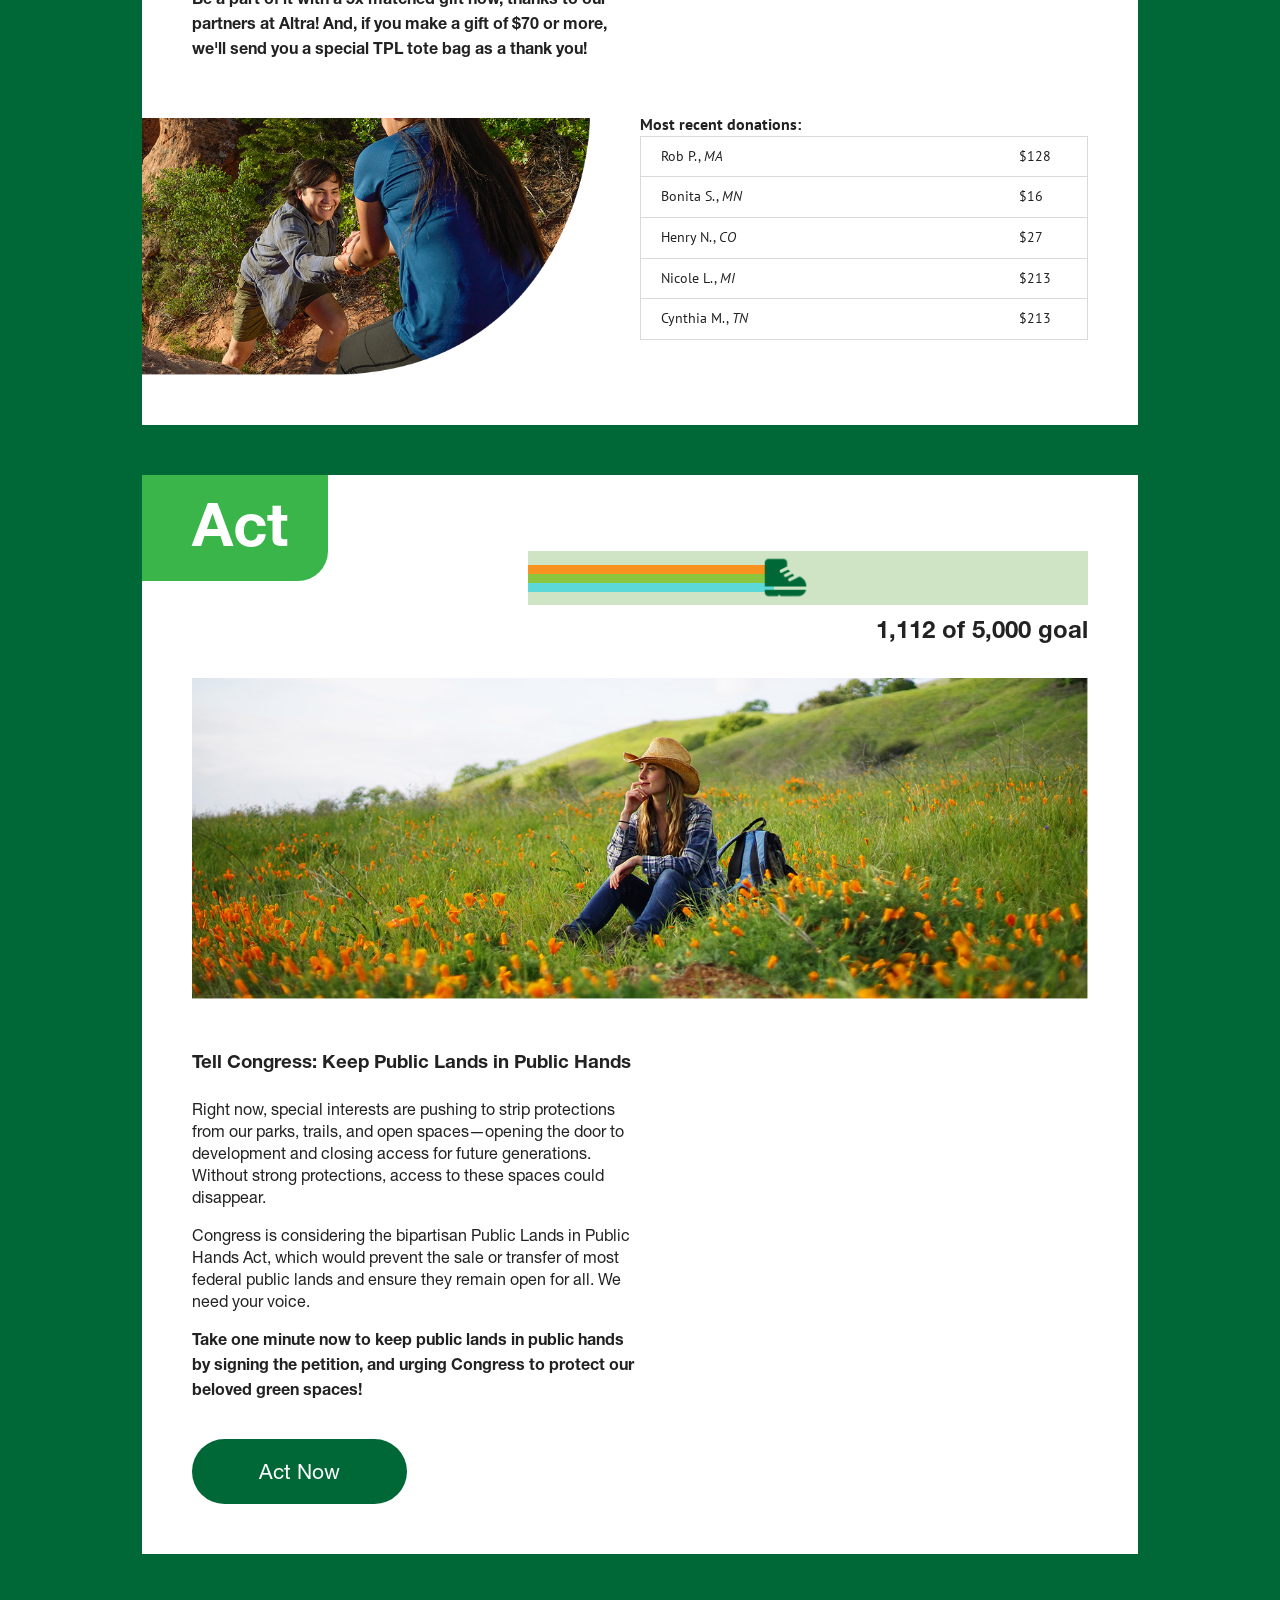
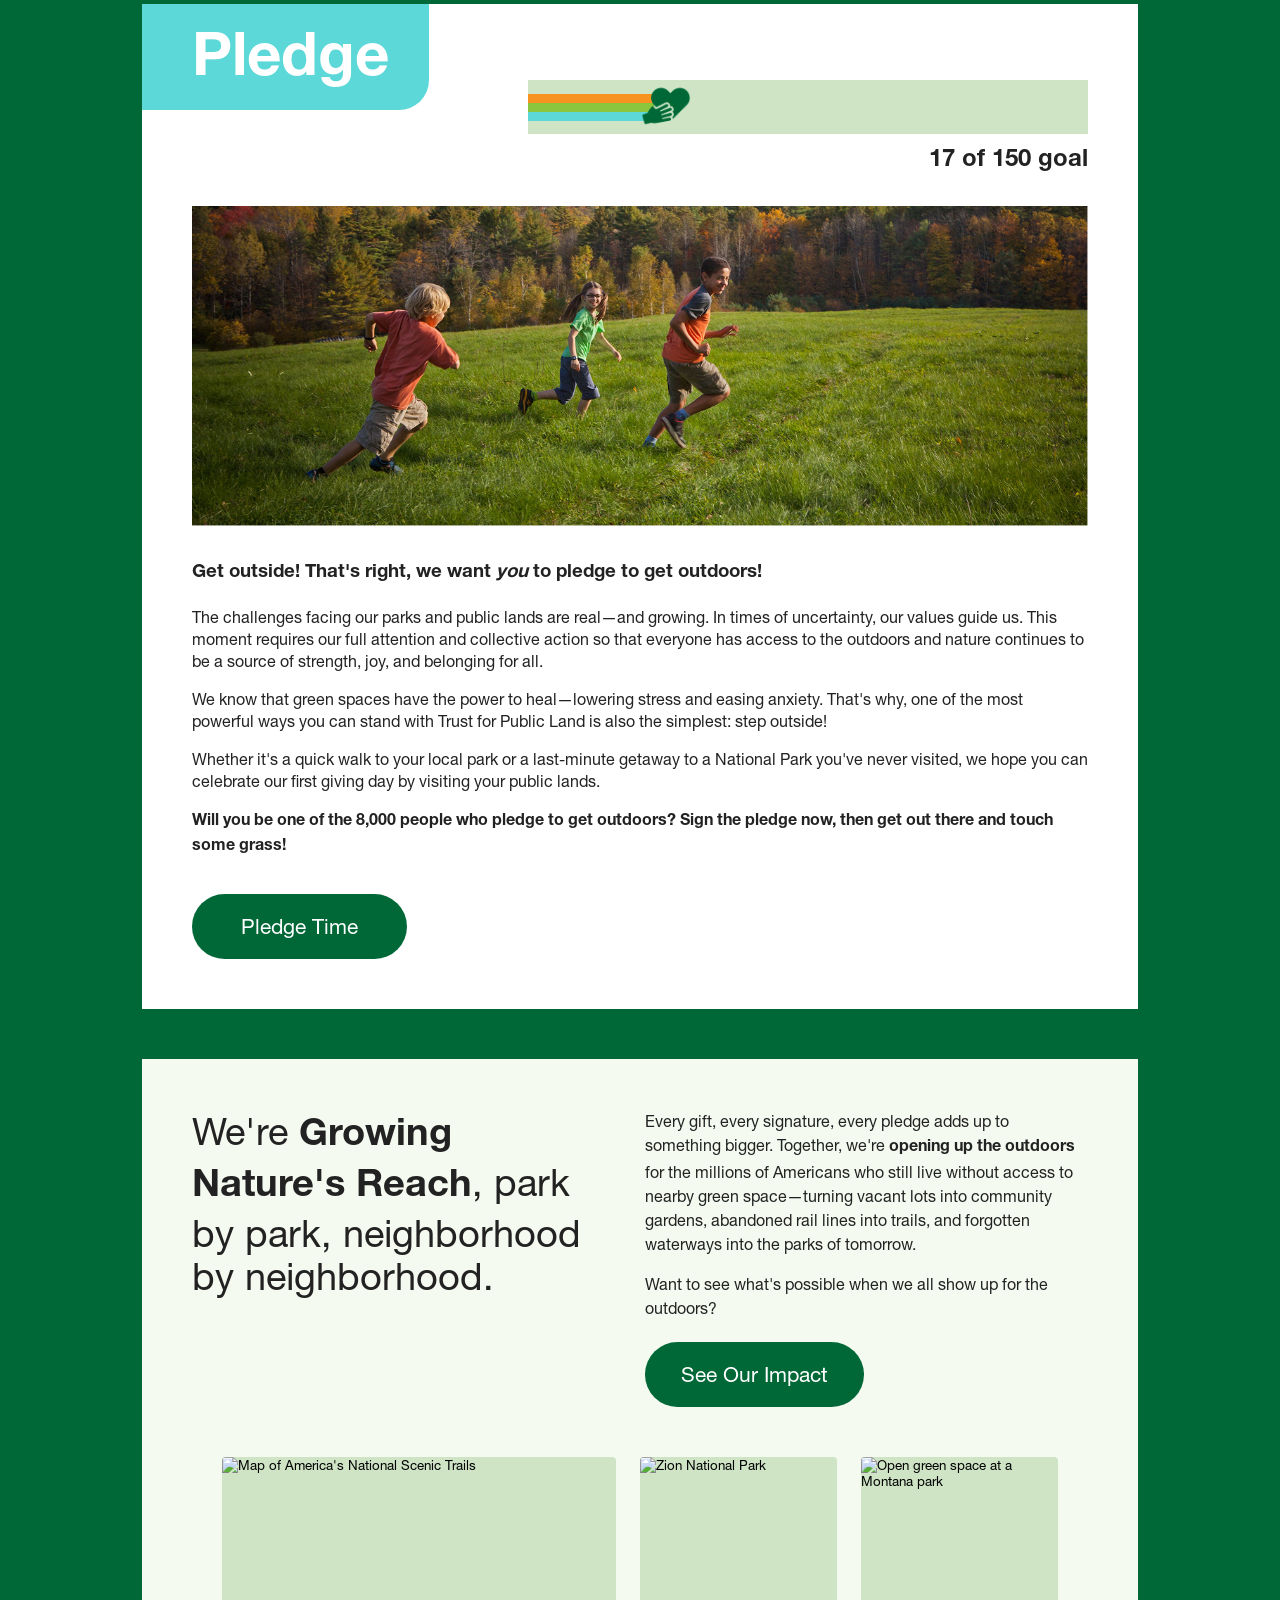
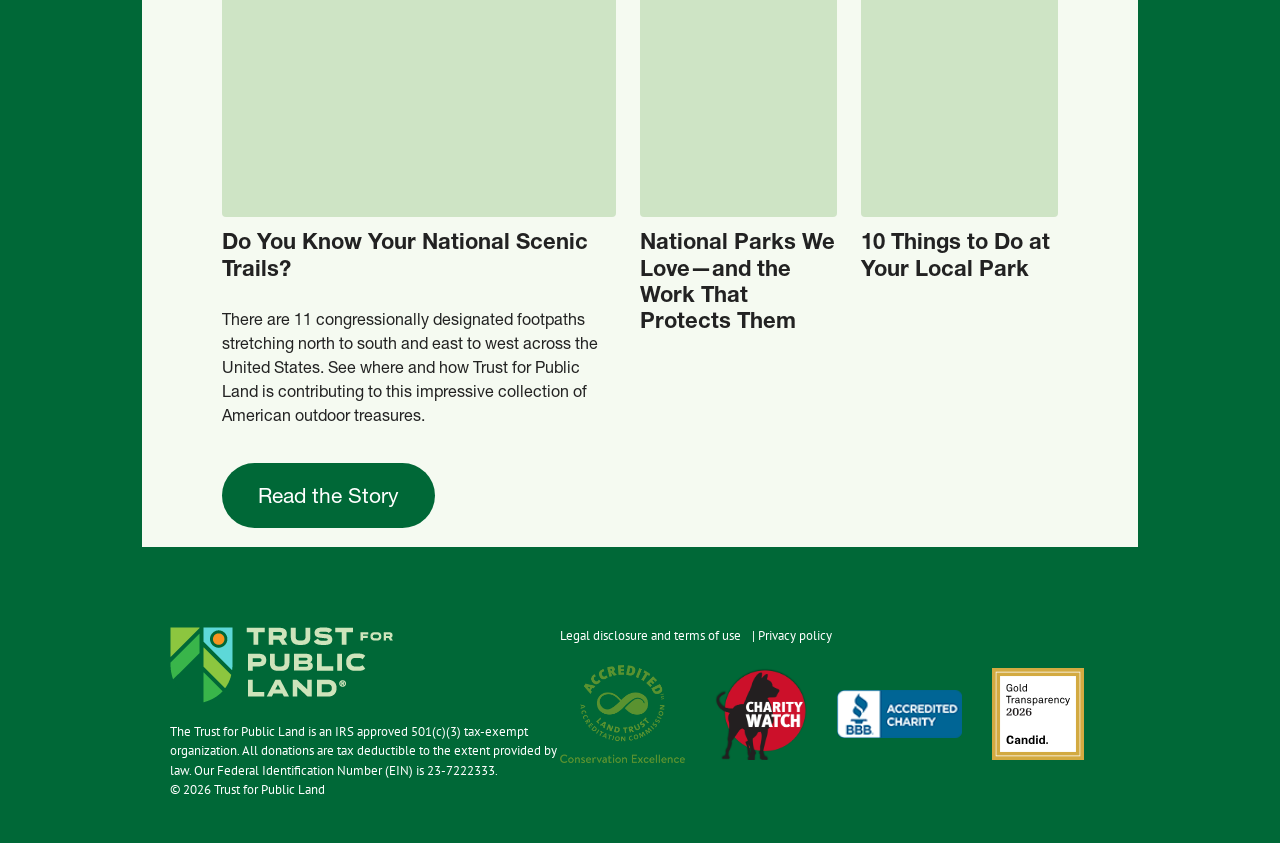
==== commit 681a1ee0: "Run Formatter" ====
--- a/index.html
+++ b/index.html
@@ -1,23 +1,27 @@
 <!DOCTYPE html>
 <html lang="en">
+
 <head>
-<meta charset="utf-8" />
-<meta http-equiv="X-UA-Compatible" content="IE=edge">
-<meta name="viewport" content="width=device-width, initial-scale=1">
-<meta name="theme-color" content="#006837">
-<title>Trust for Public Land Giving Day</title>
-<meta name="description" content="Trust for Public Land (TPL) is a national, nonprofit, land conservation organization. Join us for Giving Day on Saturday, September 27 — Give, Act, Pledge." />
-<meta name="robots" content="index, follow" />
-<link rel="shortcut icon" type="image/ico" href="images/favicon.ico" />
-
-<meta property="og:type" content="website">
-<meta property="og:url" content="https://4site-interactive-studios.github.io/tpl-giving-day/">
-<meta property="og:image" content="https://4site-interactive-studios.github.io/tpl-giving-day/images/givingday-hero-desktop.jpg">
-<meta name="twitter:card" content="summary" />
-<meta name="twitter:site" content="@tpl_org" />
-<meta property="twitter:image" content="https://4site-interactive-studios.github.io/tpl-giving-day/images/givingday-hero-desktop.jpg">
-
-<!--
+	<meta charset="utf-8" />
+	<meta http-equiv="X-UA-Compatible" content="IE=edge">
+	<meta name="viewport" content="width=device-width, initial-scale=1">
+	<meta name="theme-color" content="#006837">
+	<title>Trust for Public Land Giving Day</title>
+	<meta name="description"
+		content="Trust for Public Land (TPL) is a national, nonprofit, land conservation organization. Join us for Giving Day on Saturday, September 27 — Give, Act, Pledge." />
+	<meta name="robots" content="index, follow" />
+	<link rel="shortcut icon" type="image/ico" href="images/favicon.ico" />
+
+	<meta property="og:type" content="website">
+	<meta property="og:url" content="https://4site-interactive-studios.github.io/tpl-giving-day/">
+	<meta property="og:image"
+		content="https://4site-interactive-studios.github.io/tpl-giving-day/images/givingday-hero-desktop.jpg">
+	<meta name="twitter:card" content="summary" />
+	<meta name="twitter:site" content="@tpl_org" />
+	<meta property="twitter:image"
+		content="https://4site-interactive-studios.github.io/tpl-giving-day/images/givingday-hero-desktop.jpg">
+
+	<!--
 ========================================================
   EDIT THESE VALUES TO UPDATE THE PAGE
 ========================================================
@@ -29,287 +33,357 @@
   and donations made on this page bump it live via FRU's
   donationComplete event.
 -->
-<script>
-window.GIVING_DAY_CONFIG = {
-	give:   { total: 0, goal: 100000, fruMeterKey: "XLBAUDGT" },
-	act:    { total: 2382,  goal: 5000   },
-	pledge: { total: 36,    goal: 150    },
-	donors: [
-		{ name: "Rob P.",     state: "MA", amount: 128 },
-		{ name: "Nicole L.",  state: "MI", amount: 213 },
-		{ name: "Cynthia M.", state: "TN", amount: 213 },
-		{ name: "Bonita S.",  state: "MN", amount: 16  },
-		{ name: "Henry N.",   state: "CO", amount: 27  }
-	]
-};
-</script>
-
-<!-- Preload render-critical assets so they fetch in parallel with the stylesheet -->
-<link rel="preload" href="fonts/Helvetica_Neue_Bold.woff2" as="font" type="font/woff2" crossorigin>
-<link rel="preload" href="fonts/Helvetica_Neue_Medium.woff2" as="font" type="font/woff2" crossorigin>
-<link rel="preload" href="images/logo-light.svg" as="image">
-<link rel="preload" as="image" href="images/givingday-hero-mobile.jpg" media="(max-width: 650px)">
-<link rel="preload" as="image" href="images/givingday-hero-desktop.jpg" media="(min-width: 651px)">
-
-<link rel="stylesheet" href="style.css">
-<script src="script.js" defer></script>
-
-<!-- Fundraise Up: the new standard for online giving -->
-<script>
-    (function (w, d, s, n, a) {
-if (!w[n]) {
-var l = 'call,catch,on,once,set,then,track,openCheckout'
-          .split(','), i, o = function (n) {
-return 'function' == typeof n ? o.l.push([arguments]) && o
-: function () { return o.l.push([n, arguments]) && o }
-          }, t = d.getElementsByTagName(s)[0],
-j = d.createElement(s); j.async = !0; j.src = 'https://cdn.fundraiseup.com/widget/' + a + '';
-t.parentNode.insertBefore(j, t); o.s = Date.now(); o.v = 5; o.h = w.location.href; o.l = [];
-for (i = 0; i < 8; i++)o[l[i]] = o(l[i]); w[n] = o
-      }
-    })(window, document, 'script', 'FundraiseUp', 'AMAYNAQU');
-</script>
-<!-- End Fundraise Up -->
+	<script>
+		window.GIVING_DAY_CONFIG = {
+			give: { total: 0, goal: 100000, fruMeterKey: "XLBAUDGT" },
+			act: { total: 2382, goal: 5000 },
+			pledge: { total: 36, goal: 150 },
+			donors: [
+				{ name: "Rob P.", state: "MA", amount: 128 },
+				{ name: "Nicole L.", state: "MI", amount: 213 },
+				{ name: "Cynthia M.", state: "TN", amount: 213 },
+				{ name: "Bonita S.", state: "MN", amount: 16 },
+				{ name: "Henry N.", state: "CO", amount: 27 }
+			]
+		};
+	</script>
+
+	<!-- Preload render-critical assets so they fetch in parallel with the stylesheet -->
+	<link rel="preload" href="fonts/Helvetica_Neue_Bold.woff2" as="font" type="font/woff2" crossorigin>
+	<link rel="preload" href="fonts/Helvetica_Neue_Medium.woff2" as="font" type="font/woff2" crossorigin>
+	<link rel="preload" href="images/logo-light.svg" as="image">
+	<link rel="preload" as="image" href="images/givingday-hero-mobile.jpg" media="(max-width: 650px)">
+	<link rel="preload" as="image" href="images/givingday-hero-desktop.jpg" media="(min-width: 651px)">
+
+	<link rel="stylesheet" href="style.css">
+	<script src="script.js" defer></script>
+
+	<!-- Fundraise Up: the new standard for online giving -->
+	<script>
+		(function (w, d, s, n, a) {
+			if (!w[n]) {
+				var l = 'call,catch,on,once,set,then,track,openCheckout'
+					.split(','), i, o = function (n) {
+						return 'function' == typeof n ? o.l.push([arguments]) && o
+							: function () { return o.l.push([n, arguments]) && o }
+					}, t = d.getElementsByTagName(s)[0],
+					j = d.createElement(s); j.async = !0; j.src = 'https://cdn.fundraiseup.com/widget/' + a + '';
+				t.parentNode.insertBefore(j, t); o.s = Date.now(); o.v = 5; o.h = w.location.href; o.l = [];
+				for (i = 0; i < 8; i++)o[l[i]] = o(l[i]); w[n] = o
+			}
+		})(window, document, 'script', 'FundraiseUp', 'AMAYNAQU');
+	</script>
+	<!-- End Fundraise Up -->
 </head>
 
 <body class="mobile">
-<div id="body">
-
-	<div id="wrapHeader">
-		<div id="header">
-			<div class="header-top">
-				<div class="site-information">
-					<a href="https://tpl.org/" title="Home" rel="home" class="site-logo" id="site-logo--link">
-						<img src="images/logo-light.svg" alt="Home">
-					</a>
+	<div id="body">
+
+		<div id="wrapHeader">
+			<div id="header">
+				<div class="header-top">
+					<div class="site-information">
+						<a href="https://tpl.org/" title="Home" rel="home" class="site-logo" id="site-logo--link">
+							<img src="images/logo-light.svg" alt="Home">
+						</a>
+					</div>
 				</div>
 			</div>
 		</div>
-	</div>
-
-	<div id="wrapMain">
-		<div id="main">
-			<div id="contentFull">
-				<div class="container">
-					<div class="row">
-						<div class="col-sm-12">
-
-<section class="gd-section" id="gd-title">
-	<a href="?form=FUNYMHPQUNH">
-		<img class="hero desktop-only" src="images/givingday-hero-desktop.jpg" alt="">
-		<img class="hero mobile-only" src="images/givingday-hero-mobile.jpg" alt="">
-	</a>
-	<div class="inset light-moss">
-		<h1><strong>Trust for Public Land Giving Day:</strong> Saturday, September 27!</h1>
-		<p>
-			National Public Lands Day is a chance for us all to come together as supporters and protectors of our public lands. Right now, we're seeing efforts by special interests and elected officials to endanger the survival of these precious spaces. If we want to protect our national parks, forests, and other public lands for future generations, we must stand up and speak out for them.
-		</p>
-		<p>
-			So, whether you Give, Act, Pledge (or all three!), together we're building a future where everyone has access to the outdoors and nature continues to be a source of strength, joy, and belonging for all.
-		</p>
-	</div>
-</section>
-
-<section class="gd-section" id="gd-give">
-	<h2 class="section-title sun">Give</h2>
-	<div class="therm" id="therm-give">
-		<div class="therm-box">
-			<div class="therm-fill" id="therm-give-fill"></div>
-		</div>
-		<div class="therm-number" id="therm-give-number">&nbsp;</div>
-	</div>
-	<!-- Fundraise Up progress meter (XLBAUDGT) retired in favor of the custom thermometer above.
+
+		<div id="wrapMain">
+			<div id="main">
+				<div id="contentFull">
+					<div class="container">
+						<div class="row">
+							<div class="col-sm-12">
+
+								<section class="gd-section" id="gd-title">
+									<a href="?form=FUNYMHPQUNH">
+										<img class="hero desktop-only" src="images/givingday-hero-desktop.jpg" alt="">
+										<img class="hero mobile-only" src="images/givingday-hero-mobile.jpg" alt="">
+									</a>
+									<div class="inset light-moss">
+										<h1><strong>Trust for Public Land Giving Day:</strong> Saturday, September 27!</h1>
+										<p>
+											National Public Lands Day is a chance for us all to come together as supporters and protectors of
+											our public lands. Right now, we're seeing efforts by special interests and elected officials to
+											endanger the survival of these precious spaces. If we want to protect our national parks, forests,
+											and other public lands for future generations, we must stand up and speak out for them.
+										</p>
+										<p>
+											So, whether you Give, Act, Pledge (or all three!), together we're building a future where everyone
+											has access to the outdoors and nature continues to be a source of strength, joy, and belonging for
+											all.
+										</p>
+									</div>
+								</section>
+
+								<section class="gd-section" id="gd-give">
+									<h2 class="section-title sun">Give</h2>
+									<div class="therm" id="therm-give">
+										<div class="therm-box">
+											<div class="therm-fill" id="therm-give-fill"></div>
+										</div>
+										<div class="therm-number" id="therm-give-number">&nbsp;</div>
+									</div>
+									<!-- Fundraise Up progress meter (XLBAUDGT) retired in favor of the custom thermometer above.
 	<div class="therm therm-embed">
 		<div class="therm-embed-inner">
 			<a href="#XLBAUDGT" style="display: none"></a>
 		</div>
 	</div>
 	-->
-	<div class="inset">
-		<div class="give-cols">
-			<div class="give-copy">
-				<h3><strong>Donate now</strong> and your gift will be matched 5x</h3>
-				<p>
-					Saturday, September 27 is National Public Lands Day. It's also Trust for Public Land's inaugural Giving Day!
-				</p>
-				<p>
-					This is one big day when we do every single thing we can to expand access to the outdoors, protect the places that shape our shared history, and ensure every person&mdash;regardless of zip code&mdash;can experience the power of nature.
-				</p>
-				<p>
-					We are coming together like never before to raise $100,000 to show our support for our outdoor shared spaces and public lands.
-				</p>
-				<p>
-					This is the best time to give. In fact, giving today is the very best way you can help protect our treasured public lands now and for generations to come.
-				</p>
-				<p>
-					<strong>Be a part of it with a 5x matched gift now, thanks to our partners at Altra! And, if you make a gift of $70 or more, we'll send you a special TPL tote bag as a thank you!</strong>
-				</p>
-			</div>
-			<div class="give-embed">
-				<a href="#XXRXVJGM" style="display: none"></a>
-			</div>
-		</div>
-	</div>
-	<div class="two-col">
-		<img id="section-image" src="images/givingday-give-photo.png" alt="">
-		<div id="donor-table">
-			<strong>Most recent donations:</strong>
-			<table id="most-recent">
-				<tr><td></td><td></td></tr>
-				<tr><td></td><td></td></tr>
-				<tr><td></td><td></td></tr>
-				<tr><td></td><td></td></tr>
-				<tr><td></td><td></td></tr>
-			</table>
-		</div>
-	</div>
-</section>
-
-<section class="gd-section" id="gd-act">
-	<h2 class="section-title grass">Act</h2>
-	<div class="therm" id="therm-act">
-		<div class="therm-box">
-			<div class="therm-fill" id="therm-act-fill"></div>
-		</div>
-		<div class="therm-number" id="therm-act-number">&nbsp;</div>
-	</div>
-	<div class="inset">
-		<img class="section-hero" src="images/givingday-act-photo.jpg" alt="">
-		<div class="act-cols">
-			<div class="act-copy">
-				<h3><strong>Tell Congress:</strong> Keep Public Lands in Public Hands</h3>
-				<p>
-					Right now, special interests are pushing to strip protections from our parks, trails, and open spaces&mdash;opening the door to development and closing access for future generations. Without strong protections, access to these spaces could disappear.
-				</p>
-				<p>
-					Congress is considering the bipartisan Public Lands in Public Hands Act, which would prevent the sale or transfer of most federal public lands and ensure they remain open for all. We need your voice.
-				</p>
-				<p>
-					<strong>Take one minute now to keep public lands in public hands by signing the petition, and urging Congress to protect our beloved green spaces!</strong>
-				</p>
-				<a href="https://secure.tpl.org/site/Advocacy?cmd=display&page=UserAction&id=2189" target="_blank" rel="noopener noreferrer" class="green-btn fixed-width">Act Now</a>
-			</div>
-			<div class="act-embed">
-				<a href="#XXGFQTYR" style="display: none"></a>
-			</div>
-		</div>
-	</div>
-</section>
-
-<section class="gd-section" id="gd-pledge">
-	<h2 class="section-title sky">Pledge</h2>
-	<div class="therm" id="therm-pledge">
-		<div class="therm-box">
-			<div class="therm-fill" id="therm-pledge-fill"></div>
-		</div>
-		<div class="therm-number" id="therm-pledge-number">&nbsp;</div>
-	</div>
-	<div class="inset">
-		<img class="section-hero" src="images/givingday-pledge-photo.jpg" alt="">
-		<h3><strong>Get outside!</strong> That's right, we want <em>you</em> to pledge to get outdoors!</h3>
-		<p>
-			The challenges facing our parks and public lands are real&mdash;and growing. In times of uncertainty, our values guide us. This moment requires our full attention and collective action so that everyone has access to the outdoors and nature continues to be a source of strength, joy, and belonging for all.
-		</p>
-		<p>
-			We know that green spaces have the power to heal&mdash;lowering stress and easing anxiety. That's why, one of the most powerful ways you can stand with Trust for Public Land is also the simplest: step outside!
-		</p>
-		<p>
-			Whether it's a quick walk to your local park or a last-minute getaway to a National Park you've never visited, we hope you can celebrate our first giving day by visiting your public lands.
-		</p>
-		<p>
-			<strong>Will you be one of the 8,000 people who pledge to get outdoors? Sign the pledge now, then get out there and touch some grass!</strong>
-		</p>
-		<a href="https://secure.tpl.org/site/Advocacy?cmd=display&page=UserAction&id=2185" target="_blank" rel="noopener noreferrer" class="green-btn fixed-width">Pledge Time</a>
-	</div>
-</section>
-
-<section class="gd-section gd-impact" id="gd-impact">
-	<div class="impact-intro">
-		<div class="impact-headline">
-			<h2>We're <strong>Growing Nature's Reach</strong>, park by park, neighborhood by neighborhood.</h2>
-		</div>
-		<div class="impact-blurb">
-			<p>Every gift, every signature, every pledge adds up to something bigger. Together, we're <strong>opening up the outdoors</strong> for the millions of Americans who still live without access to nearby green space&mdash;turning vacant lots into community gardens, abandoned rail lines into trails, and forgotten waterways into the parks of tomorrow.</p>
-			<p>Want to see what's possible when we all show up for the outdoors?</p>
-			<a href="https://www.tpl.org/our-impact" class="green-btn">See Our Impact</a>
-		</div>
-	</div>
-
-	<div class="impact-accordion">
-		<article class="accordion-panel is-open">
-			<button class="accordion-head" type="button" aria-expanded="true">
-				<span class="accordion-image"><img src="https://images.jifo.co/63377765_1741204890101.gif" alt="Map of America's National Scenic Trails"></span>
-				<span class="accordion-title">Do You Know Your National Scenic Trails?</span>
-			</button>
-			<div class="accordion-body">
-				<p>There are 11 congressionally designated footpaths stretching north to south and east to west across the United States. See where and how Trust for Public Land is contributing to this impressive collection of American outdoor treasures.</p>
-				<a href="https://www.tpl.org/blog/do-you-know-your-national-scenic-trails" class="green-btn">Read the Story</a>
-			</div>
-		</article>
-		<article class="accordion-panel">
-			<button class="accordion-head" type="button" aria-expanded="false">
-				<span class="accordion-image"><img src="https://e7jecw7o93n.exactdn.com/wp-content/uploads/2022/08/ut_zion_05182022_053-scaled.jpg" alt="Zion National Park"></span>
-				<span class="accordion-title">National Parks We Love&mdash;and the Work That Protects Them</span>
-			</button>
-			<div class="accordion-body">
-				<p>Close your eyes and think about where you are happiest outside. For many of us, the places that hold our fondest memories are our national parks. But they don&rsquo;t stay this spectacular by accident.</p>
-				<a href="https://www.tpl.org/blog/national-parks-we-have-protected" class="green-btn">Read the Story</a>
-			</div>
-		</article>
-		<article class="accordion-panel">
-			<button class="accordion-head" type="button" aria-expanded="false">
-				<span class="accordion-image"><img src="https://e7jecw7o93n.exactdn.com/wp-content/uploads/2022/08/ut_zion_05182022_053-scaled.jpg" alt="Open green space at a Montana park"></span>
-				<span class="accordion-title">10 Things to Do at Your Local Park</span>
-			</button>
-			<div class="accordion-body">
-				<p>Swings and slides? Great. Sidewalk strolls? Lovely. But that patch of green has more up its sleeve. Parks are public lands. Spice up your evening or weekend with one of these 10 not-to-be-missed activities.</p>
-				<a href="https://www.tpl.org/blog/ten-things-to-do-at-your-local-park" class="green-btn">Read the Story</a>
-			</div>
-		</article>
-	</div>
-</section>
-
+									<div class="inset">
+										<div class="give-cols">
+											<div class="give-copy">
+												<h3><strong>Donate now</strong> and your gift will be matched 5x</h3>
+												<p>
+													Saturday, September 27 is National Public Lands Day. It's also Trust for Public Land's
+													inaugural Giving Day!
+												</p>
+												<p>
+													This is one big day when we do every single thing we can to expand access to the outdoors,
+													protect the places that shape our shared history, and ensure every person&mdash;regardless of
+													zip code&mdash;can experience the power of nature.
+												</p>
+												<p>
+													We are coming together like never before to raise $100,000 to show our support for our outdoor
+													shared spaces and public lands.
+												</p>
+												<p>
+													This is the best time to give. In fact, giving today is the very best way you can help protect
+													our treasured public lands now and for generations to come.
+												</p>
+												<p>
+													<strong>Be a part of it with a 5x matched gift now, thanks to our partners at Altra! And, if
+														you make a gift of $70 or more, we'll send you a special TPL tote bag as a thank
+														you!</strong>
+												</p>
+											</div>
+											<div class="give-embed">
+												<a href="#XXRXVJGM" style="display: none"></a>
+											</div>
+										</div>
+									</div>
+									<div class="two-col">
+										<img id="section-image" src="images/givingday-give-photo.png" alt="">
+										<div id="donor-table">
+											<strong>Most recent donations:</strong>
+											<table id="most-recent">
+												<tr>
+													<td></td>
+													<td></td>
+												</tr>
+												<tr>
+													<td></td>
+													<td></td>
+												</tr>
+												<tr>
+													<td></td>
+													<td></td>
+												</tr>
+												<tr>
+													<td></td>
+													<td></td>
+												</tr>
+												<tr>
+													<td></td>
+													<td></td>
+												</tr>
+											</table>
+										</div>
+									</div>
+								</section>
+
+								<section class="gd-section" id="gd-act">
+									<h2 class="section-title grass">Act</h2>
+									<div class="therm" id="therm-act">
+										<div class="therm-box">
+											<div class="therm-fill" id="therm-act-fill"></div>
+										</div>
+										<div class="therm-number" id="therm-act-number">&nbsp;</div>
+									</div>
+									<div class="inset">
+										<img class="section-hero" src="images/givingday-act-photo.jpg" alt="">
+										<div class="act-cols">
+											<div class="act-copy">
+												<h3><strong>Tell Congress:</strong> Keep Public Lands in Public Hands</h3>
+												<p>
+													Right now, special interests are pushing to strip protections from our parks, trails, and open
+													spaces&mdash;opening the door to development and closing access for future generations.
+													Without strong protections, access to these spaces could disappear.
+												</p>
+												<p>
+													Congress is considering the bipartisan Public Lands in Public Hands Act, which would prevent
+													the sale or transfer of most federal public lands and ensure they remain open for all. We need
+													your voice.
+												</p>
+												<p>
+													<strong>Take one minute now to keep public lands in public hands by signing the petition, and
+														urging Congress to protect our beloved green spaces!</strong>
+												</p>
+												<a href="https://secure.tpl.org/site/Advocacy?cmd=display&page=UserAction&id=2189"
+													target="_blank" rel="noopener noreferrer" class="green-btn fixed-width">Act Now</a>
+											</div>
+											<div class="act-embed">
+												<a href="#XXGFQTYR" style="display: none"></a>
+											</div>
+										</div>
+									</div>
+								</section>
+
+								<section class="gd-section" id="gd-pledge">
+									<h2 class="section-title sky">Pledge</h2>
+									<div class="therm" id="therm-pledge">
+										<div class="therm-box">
+											<div class="therm-fill" id="therm-pledge-fill"></div>
+										</div>
+										<div class="therm-number" id="therm-pledge-number">&nbsp;</div>
+									</div>
+									<div class="inset">
+										<img class="section-hero" src="images/givingday-pledge-photo.jpg" alt="">
+										<h3><strong>Get outside!</strong> That's right, we want <em>you</em> to pledge to get outdoors!</h3>
+										<p>
+											The challenges facing our parks and public lands are real&mdash;and growing. In times of
+											uncertainty, our values guide us. This moment requires our full attention and collective action so
+											that everyone has access to the outdoors and nature continues to be a source of strength, joy, and
+											belonging for all.
+										</p>
+										<p>
+											We know that green spaces have the power to heal&mdash;lowering stress and easing anxiety. That's
+											why, one of the most powerful ways you can stand with Trust for Public Land is also the simplest:
+											step outside!
+										</p>
+										<p>
+											Whether it's a quick walk to your local park or a last-minute getaway to a National Park you've
+											never visited, we hope you can celebrate our first giving day by visiting your public lands.
+										</p>
+										<p>
+											<strong>Will you be one of the 8,000 people who pledge to get outdoors? Sign the pledge now, then
+												get out there and touch some grass!</strong>
+										</p>
+										<a href="https://secure.tpl.org/site/Advocacy?cmd=display&page=UserAction&id=2185" target="_blank"
+											rel="noopener noreferrer" class="green-btn fixed-width">Pledge Time</a>
+									</div>
+								</section>
+
+								<section class="gd-section gd-impact" id="gd-impact">
+									<div class="impact-intro">
+										<div class="impact-headline">
+											<h2>We're <strong>Growing Nature's Reach</strong>, park by park, neighborhood by neighborhood.
+											</h2>
+										</div>
+										<div class="impact-blurb">
+											<p>Every gift, every signature, every pledge adds up to something bigger. Together, we're
+												<strong>opening up the outdoors</strong> for the millions of Americans who still live without
+												access to nearby green space&mdash;turning vacant lots into community gardens, abandoned rail
+												lines into trails, and forgotten waterways into the parks of tomorrow.</p>
+											<p>Want to see what's possible when we all show up for the outdoors?</p>
+											<a href="https://www.tpl.org/our-impact" class="green-btn">See Our Impact</a>
+										</div>
+									</div>
+
+									<div class="impact-accordion">
+										<article class="accordion-panel is-open">
+											<button class="accordion-head" type="button" aria-expanded="true">
+												<span class="accordion-image"><img src="https://images.jifo.co/63377765_1741204890101.gif"
+														alt="Map of America's National Scenic Trails"></span>
+												<span class="accordion-title">Do You Know Your National Scenic Trails?</span>
+											</button>
+											<div class="accordion-body">
+												<p>There are 11 congressionally designated footpaths stretching north to south and east to west
+													across the United States. See where and how Trust for Public Land is contributing to this
+													impressive collection of American outdoor treasures.</p>
+												<a href="https://www.tpl.org/blog/do-you-know-your-national-scenic-trails"
+													class="green-btn">Read the Story</a>
+											</div>
+										</article>
+										<article class="accordion-panel">
+											<button class="accordion-head" type="button" aria-expanded="false">
+												<span class="accordion-image"><img
+														src="https://e7jecw7o93n.exactdn.com/wp-content/uploads/2022/08/ut_zion_05182022_053-scaled.jpg"
+														alt="Zion National Park"></span>
+												<span class="accordion-title">National Parks We Love&mdash;and the Work That Protects
+													Them</span>
+											</button>
+											<div class="accordion-body">
+												<p>Close your eyes and think about where you are happiest outside. For many of us, the places
+													that hold our fondest memories are our national parks. But they don&rsquo;t stay this
+													spectacular by accident.</p>
+												<a href="https://www.tpl.org/blog/national-parks-we-have-protected" class="green-btn">Read the
+													Story</a>
+											</div>
+										</article>
+										<article class="accordion-panel">
+											<button class="accordion-head" type="button" aria-expanded="false">
+												<span class="accordion-image"><img
+														src="https://e7jecw7o93n.exactdn.com/wp-content/uploads/2022/08/ut_zion_05182022_053-scaled.jpg"
+														alt="Open green space at a Montana park"></span>
+												<span class="accordion-title">10 Things to Do at Your Local Park</span>
+											</button>
+											<div class="accordion-body">
+												<p>Swings and slides? Great. Sidewalk strolls? Lovely. But that patch of green has more up its
+													sleeve. Parks are public lands. Spice up your evening or weekend with one of these 10
+													not-to-be-missed activities.</p>
+												<a href="https://www.tpl.org/blog/ten-things-to-do-at-your-local-park" class="green-btn">Read
+													the Story</a>
+											</div>
+										</article>
+									</div>
+								</section>
+
+							</div>
 						</div>
 					</div>
 				</div>
 			</div>
 		</div>
-	</div>
-
-	<div id="wrapFooter">
-		<div id="footer">
-			<div class="footer-second clearfix footer-second2">
-				<div class="row-fluid">
-					<div class="span5">
-						<div class="region region-footer-left">
-							<div id="block-block-13" class="block block-block">
-								<div class="content">
-									<a href="https://tpl.org"><img src="images/logo-light.svg" alt="Trust for Public Land Logo" /></a>
-									<p>The Trust for Public Land is an IRS approved 501(c)(3) tax-exempt organization. All donations are tax deductible to the extent provided by law. Our Federal Identification Number (EIN) is 23-7222333.
-										<br> &copy; <span id="footer-year">2026</span> Trust for Public Land
-									</p>
+
+		<div id="wrapFooter">
+			<div id="footer">
+				<div class="footer-second clearfix footer-second2">
+					<div class="row-fluid">
+						<div class="span5">
+							<div class="region region-footer-left">
+								<div id="block-block-13" class="block block-block">
+									<div class="content">
+										<a href="https://tpl.org"><img src="images/logo-light.svg" alt="Trust for Public Land Logo" /></a>
+										<p>The Trust for Public Land is an IRS approved 501(c)(3) tax-exempt organization. All donations are
+											tax deductible to the extent provided by law. Our Federal Identification Number (EIN) is
+											23-7222333.
+											<br> &copy; <span id="footer-year">2026</span> Trust for Public Land
+										</p>
+									</div>
 								</div>
 							</div>
 						</div>
-					</div>
-					<div class="span7">
-						<div class="region region-footer-right">
-							<div id="block-block-14" class="block block-block">
-								<div class="content">
-									<ul>
-										<li><a href="https://www.tpl.org/resource/legal-disclosure-terms-use">Legal disclosure and terms of use</a></li>
-										<li><span>|</span> <a href="https://www.tpl.org/privacy-policy">Privacy policy</a></li>
-									</ul>
+						<div class="span7">
+							<div class="region region-footer-right">
+								<div id="block-block-14" class="block block-block">
+									<div class="content">
+										<ul>
+											<li><a href="https://www.tpl.org/resource/legal-disclosure-terms-use">Legal disclosure and terms
+													of use</a></li>
+											<li><span>|</span> <a href="https://www.tpl.org/privacy-policy">Privacy policy</a></li>
+										</ul>
+									</div>
 								</div>
-							</div>
-							<div id="block-block-16" class="block block-block">
-								<div class="content">
-									<p>
-										<img src="images/seal_green_tagline.png" width="92" alt="TPL Seal" />
-										<a href="https://www.charitywatch.org/charities/trust-for-public-land" target="_blank" rel="noopener noreferrer"><img class="charity-watch" src="images/charitywatch-logo.png" alt="Charity Watch" width="92" /></a>
-										<a href="http://www.give.org/charity-reviews/national/trust-for-public-land-the-in-san-francisco-ca-1406" target="_blank" rel="noopener noreferrer"><img class="bbb-badge" src="images/bbb.png" alt="BBB Accredited Charity" width="145" /></a>
-										<a href="https://www.guidestar.org/profile/23-7222333" target="_blank" rel="noopener noreferrer"><img src="images/guidestar-transparency-seal.svg" width="92" alt="GuideStar Transparency Seal" /></a>
-									</p>
+								<div id="block-block-16" class="block block-block">
+									<div class="content">
+										<p>
+											<img src="images/seal_green_tagline.png" width="92" alt="TPL Seal" />
+											<a href="https://www.charitywatch.org/charities/trust-for-public-land" target="_blank"
+												rel="noopener noreferrer"><img class="charity-watch" src="images/charitywatch-logo.png"
+													alt="Charity Watch" width="92" /></a>
+											<a href="http://www.give.org/charity-reviews/national/trust-for-public-land-the-in-san-francisco-ca-1406"
+												target="_blank" rel="noopener noreferrer"><img class="bbb-badge" src="images/bbb.png"
+													alt="BBB Accredited Charity" width="145" /></a>
+											<a href="https://www.guidestar.org/profile/23-7222333" target="_blank"
+												rel="noopener noreferrer"><img src="images/guidestar-transparency-seal.svg" width="92"
+													alt="GuideStar Transparency Seal" /></a>
+										</p>
+									</div>
 								</div>
 							</div>
 						</div>
@@ -317,9 +391,9 @@
 				</div>
 			</div>
 		</div>
+
 	</div>
 
-</div>
-
 </body>
-</html>
+
+</html>
--- a/style.css
+++ b/style.css
@@ -4,761 +4,888 @@
    Tweak hex values here if they don't match TPL brand.
    ==================================================== */
 :root {
-	--evergreen: #006837;
-	--fern: #39B54A;
-	--grass: #8CC63F;
-	--sky: #5DD8D8;
-	--sun: #F7931E;
-	--snow: #F5FAF1;
-	--moss: #CEE4C5;
-	--earth: #362229;
+  --evergreen: #006837;
+  --fern: #39b54a;
+  --grass: #8cc63f;
+  --sky: #5dd8d8;
+  --sun: #f7931e;
+  --snow: #f5faf1;
+  --moss: #cee4c5;
+  --earth: #362229;
 }
 
 /* ====================================================
    Fonts
    ==================================================== */
 @font-face {
-	font-family: "Helvetica Neue";
-	font-weight: 300;
-	src: url("fonts/Helvetica_Neue_Light.woff") format("woff"), url("fonts/Helvetica_Neue_Light.woff2") format("woff2");
+  font-family: "Helvetica Neue";
+  font-weight: 300;
+  src:
+    url("fonts/Helvetica_Neue_Light.woff") format("woff"),
+    url("fonts/Helvetica_Neue_Light.woff2") format("woff2");
 }
 @font-face {
-	font-family: "Helvetica Neue";
-	font-weight: 400;
-	src: url("fonts/Helvetica_Neue_Medium.woff") format("woff"), url("fonts/Helvetica_Neue_Medium.woff2") format("woff2");
+  font-family: "Helvetica Neue";
+  font-weight: 400;
+  src:
+    url("fonts/Helvetica_Neue_Medium.woff") format("woff"),
+    url("fonts/Helvetica_Neue_Medium.woff2") format("woff2");
 }
 @font-face {
-	font-family: "Helvetica Neue";
-	font-weight: 500;
-	src: url("fonts/Helvetica_Neue_Roman.woff") format("woff"), url("fonts/Helvetica_Neue_Roman.woff2") format("woff2");
+  font-family: "Helvetica Neue";
+  font-weight: 500;
+  src:
+    url("fonts/Helvetica_Neue_Roman.woff") format("woff"),
+    url("fonts/Helvetica_Neue_Roman.woff2") format("woff2");
 }
 @font-face {
-	font-family: "Helvetica Neue";
-	font-weight: bold;
-	src: url("fonts/Helvetica_Neue_Bold.woff") format("woff"), url("fonts/Helvetica_Neue_Bold.woff2") format("woff2");
+  font-family: "Helvetica Neue";
+  font-weight: bold;
+  src:
+    url("fonts/Helvetica_Neue_Bold.woff") format("woff"),
+    url("fonts/Helvetica_Neue_Bold.woff2") format("woff2");
 }
 @font-face {
-	font-family: "PT Sans";
-	font-weight: 400;
-	src: url("fonts/pt-sans-v12-latin-regular.woff") format("woff"), url("fonts/pt-sans-v12-latin-regular.woff2") format("woff2");
+  font-family: "PT Sans";
+  font-weight: 400;
+  src:
+    url("fonts/pt-sans-v12-latin-regular.woff") format("woff"),
+    url("fonts/pt-sans-v12-latin-regular.woff2") format("woff2");
 }
 @font-face {
-	font-family: "PT Sans";
-	font-weight: 400;
-	font-style: italic;
-	src: url("fonts/pt-sans-v12-latin-italic.woff") format("woff"), url("fonts/pt-sans-v12-latin-italic.woff2") format("woff2");
+  font-family: "PT Sans";
+  font-weight: 400;
+  font-style: italic;
+  src:
+    url("fonts/pt-sans-v12-latin-italic.woff") format("woff"),
+    url("fonts/pt-sans-v12-latin-italic.woff2") format("woff2");
 }
 @font-face {
-	font-family: "PT Sans";
-	font-weight: bold;
-	src: url("fonts/pt-sans-v12-latin-700.woff") format("woff"), url("fonts/pt-sans-v12-latin-700.woff2") format("woff2");
+  font-family: "PT Sans";
+  font-weight: bold;
+  src:
+    url("fonts/pt-sans-v12-latin-700.woff") format("woff"),
+    url("fonts/pt-sans-v12-latin-700.woff2") format("woff2");
 }
 @font-face {
-	font-family: "PT Sans";
-	font-weight: bold;
-	font-style: italic;
-	src: url("fonts/pt-sans-v12-latin-700italic.woff") format("woff"), url("fonts/pt-sans-v12-latin-700italic.woff2") format("woff2");
+  font-family: "PT Sans";
+  font-weight: bold;
+  font-style: italic;
+  src:
+    url("fonts/pt-sans-v12-latin-700italic.woff") format("woff"),
+    url("fonts/pt-sans-v12-latin-700italic.woff2") format("woff2");
 }
 
 /* ====================================================
    Minimal resets + base
    (replaces Bootstrap/normalize)
    ==================================================== */
-*, *::before, *::after { box-sizing: border-box; }
-html, body { margin: 0; padding: 0; }
+*,
+*::before,
+*::after {
+  box-sizing: border-box;
+}
+html,
 body {
-	font-family: "PT Sans", "Helvetica Neue", Helvetica, Arial, sans-serif;
-	color: #222;
-	line-height: 1.4;
-}
-img { border: 0; max-width: 100%; }
-a { color: inherit; text-decoration: none; }
-a:hover { text-decoration: underline; }
-table { border-collapse: collapse; }
-h1, h2, h3, h4 { font-family: "Helvetica Neue", Helvetica, Arial, sans-serif; }
+  margin: 0;
+  padding: 0;
+}
+body {
+  font-family: "PT Sans", "Helvetica Neue", Helvetica, Arial, sans-serif;
+  color: #222;
+  line-height: 1.4;
+}
+img {
+  border: 0;
+  max-width: 100%;
+}
+a {
+  color: inherit;
+  text-decoration: none;
+}
+a:hover {
+  text-decoration: underline;
+}
+table {
+  border-collapse: collapse;
+}
+h1,
+h2,
+h3,
+h4 {
+  font-family: "Helvetica Neue", Helvetica, Arial, sans-serif;
+}
 
 /* ====================================================
    Bootstrap-grid shims (only the classes the markup uses)
    ==================================================== */
-.container { width: 100%; margin: 0 auto; padding: 0 15px; }
-.row { margin: 0; }
-.col-sm-12 { width: 100%; }
-.row-fluid { display: flex; flex-wrap: wrap; }
-.span5 { flex: 0 0 41.49%; max-width: 41.49%; }
-.span7 { flex: 0 0 57.45%; max-width: 57.45%; }
-.clearfix::after { content: ""; display: table; clear: both; }
+.container {
+  width: 100%;
+  margin: 0 auto;
+  padding: 0 15px;
+}
+.row {
+  margin: 0;
+}
+.col-sm-12 {
+  width: 100%;
+}
+.row-fluid {
+  display: flex;
+  flex-wrap: wrap;
+}
+.span5 {
+  flex: 0 0 41.49%;
+  max-width: 41.49%;
+}
+.span7 {
+  flex: 0 0 57.45%;
+  max-width: 57.45%;
+}
+.clearfix::after {
+  content: "";
+  display: table;
+  clear: both;
+}
 @media (max-width: 767px) {
-	.row-fluid { flex-direction: column; }
-	.span5, .span7 { flex: 0 0 100%; max-width: 100%; }
+  .row-fluid {
+    flex-direction: column;
+  }
+  .span5,
+  .span7 {
+    flex: 0 0 100%;
+    max-width: 100%;
+  }
 }
 
 /* ====================================================
    Page wrapper styles (consolidated from original inline CSS)
    ==================================================== */
 body {
-	background: var(--evergreen);
+  background: var(--evergreen);
 }
 body #header {
-	width: auto;
-	max-width: 996px;
-	margin: 0 auto;
-	padding: 44px 20px 0;
+  width: auto;
+  max-width: 996px;
+  margin: 0 auto;
+  padding: 44px 20px 0;
 }
 body #header .header-top {
-	font-size: 0;
-	text-align: center;
+  font-size: 0;
+  text-align: center;
 }
 body #header .site-information a {
-	margin-bottom: -6px;
-	display: inline-block;
+  margin-bottom: -6px;
+  display: inline-block;
 }
 body #header .site-information a img {
-	max-width: 150px;
-	height: auto;
+  max-width: 150px;
+  height: auto;
 }
 body #wrapMain {
-	padding-top: 40px;
-	padding-bottom: 0;
+  padding-top: 40px;
+  padding-bottom: 0;
 }
 body #main {
-	width: auto;
-	max-width: 996px;
-	margin: 0 auto;
-	background-color: transparent;
+  width: auto;
+  max-width: 996px;
+  margin: 0 auto;
+  background-color: transparent;
 }
 body #main #contentFull {
-	min-height: 0;
-	background-color: transparent;
+  min-height: 0;
+  background-color: transparent;
 }
 body #main #contentFull .container {
-	width: auto;
-	max-width: none;
-	padding-left: 0;
-	padding-right: 0;
+  width: auto;
+  max-width: none;
+  padding-left: 0;
+  padding-right: 0;
 }
 body #main .container .col-sm-12 {
-	float: none;
-	padding: 0;
-	background-color: transparent;
+  float: none;
+  padding: 0;
+  background-color: transparent;
 }
 body #footer {
-	width: auto;
-	max-width: 980px;
-	margin: 0 auto;
-	padding: 30px 20px;
-	color: white;
-}
-body #footer a { color: white; }
-
-@media only screen and (max-device-width: 767px), only screen and (max-width: 767px) {
-	body #footer .region-footer-right {
-		margin-left: 0;
-	}
-}
-@media only screen and (max-device-width: 1023px), only screen and (max-width: 1023px) {
-	body #wrapFooter #footer {
-		width: 95%;
-	}
-}
-@media only screen and (max-device-width: 1050px), only screen and (max-width: 1050px) {
-	body #header,
-	body #main {
-		max-width: 90%;
-	}
+  width: auto;
+  max-width: 980px;
+  margin: 0 auto;
+  padding: 30px 20px;
+  color: white;
+}
+body #footer a {
+  color: white;
+}
+
+@media only screen and (max-device-width: 767px),
+  only screen and (max-width: 767px) {
+  body #footer .region-footer-right {
+    margin-left: 0;
+  }
+}
+@media only screen and (max-device-width: 1023px),
+  only screen and (max-width: 1023px) {
+  body #wrapFooter #footer {
+    width: 95%;
+  }
+}
+@media only screen and (max-device-width: 1050px),
+  only screen and (max-width: 1050px) {
+  body #header,
+  body #main {
+    max-width: 90%;
+  }
 }
 
 /* ====================================================
    Page sections (Give / Act / Pledge)
    ==================================================== */
 .gd-section {
-	background: white;
-	margin-bottom: 50px;
-	padding-bottom: 50px;
+  background: white;
+  margin-bottom: 50px;
+  padding-bottom: 50px;
 }
 .gd-section h1,
 .gd-section h2,
 .gd-section h3 {
-	margin-bottom: 20px;
+  margin-bottom: 20px;
 }
 .gd-section p {
-	font-size: 16px;
-	line-height: 22px;
+  font-size: 16px;
+  line-height: 22px;
 }
 .inset {
-	padding: 30px 50px 0 50px;
+  padding: 30px 50px 0 50px;
 }
 .inset p {
-	font-family: "Helvetica Neue", Helvetica, Arial, sans-serif;
+  font-family: "Helvetica Neue", Helvetica, Arial, sans-serif;
 }
 #gd-title .hero,
 .section-hero {
-	display: block;
-	width: 100%;
-	height: auto;
+  display: block;
+  width: 100%;
+  height: auto;
 }
 #gd-title .hero.desktop-only {
-	aspect-ratio: 1425/675;
+  aspect-ratio: 1425/675;
 }
 #gd-title .hero.mobile-only {
-	display: none;
-	aspect-ratio: 555/570;
+  display: none;
+  aspect-ratio: 555/570;
 }
 #gd-title .inset {
-	position: relative;
-	margin: -50px 50px 0 50px;
-	padding: 50px 50px calc(50px - 1em) 50px;
+  position: relative;
+  margin: -50px 50px 0 50px;
+  padding: 50px 50px calc(50px - 1em) 50px;
 }
 #gd-title .inset h1 {
-	margin-top: 0;
+  margin-top: 0;
 }
 #gd-title .inset h1 strong {
-	display: block;
+  display: block;
 }
 .light-moss {
-	background: var(--snow);
+  background: var(--snow);
 }
 .section-title {
-	font-weight: bold;
-	font-size: 60px;
-	display: inline-block;
-	margin: 0;
-	padding: 16px 40px 6px 50px;
-	border-bottom-right-radius: 30px;
-	color: white;
-}
-.section-title.sun { background: var(--sun); }
-.section-title.grass { background: #39B54A; }
-.section-title.sky { background: var(--sky); }
+  font-weight: bold;
+  font-size: 60px;
+  display: inline-block;
+  margin: 0;
+  padding: 16px 40px 6px 50px;
+  border-bottom-right-radius: 30px;
+  color: white;
+}
+.section-title.sun {
+  background: var(--sun);
+}
+.section-title.grass {
+  background: #39b54a;
+}
+.section-title.sky {
+  background: var(--sky);
+}
 
 .section-hero {
-	margin-bottom: 34px;
+  margin-bottom: 34px;
 }
 
 /* Two-column copy + Fundraise Up embed layouts (Give / Act sections) */
 .give-cols,
 .act-cols {
-	display: flex;
-	gap: 50px;
-	align-items: flex-start;
+  display: flex;
+  gap: 50px;
+  align-items: flex-start;
 }
 .give-copy,
 .act-copy {
-	flex: 1;
-	min-width: 0;
+  flex: 1;
+  min-width: 0;
 }
 .give-embed,
 .act-embed {
-	flex: 0 0 400px;
-	min-width: 0;
-}
-@media only screen and (max-device-width: 960px), only screen and (max-width: 960px) {
-	.give-cols,
-	.act-cols {
-		flex-direction: column;
-		gap: 24px;
-	}
-	.give-embed,
-	.act-embed {
-		flex: 1;
-		width: 100%;
-	}
+  flex: 0 0 400px;
+  min-width: 0;
+}
+@media only screen and (max-device-width: 960px),
+  only screen and (max-width: 960px) {
+  .give-cols,
+  .act-cols {
+    flex-direction: column;
+    gap: 24px;
+  }
+  .give-embed,
+  .act-embed {
+    flex: 1;
+    width: 100%;
+  }
 }
 .two-col {
-	display: flex;
-	margin-top: 40px;
+  display: flex;
+  margin-top: 40px;
 }
 .two-col > * {
-	flex: 0 0 50%;
+  flex: 0 0 50%;
 }
 .two-col #section-image {
-	width: 100%;
-	height: auto;
-	display: block;
-	padding-right: 50px;
-	object-fit: contain;
-	object-position: top;
-	min-width: 0;
+  width: 100%;
+  height: auto;
+  display: block;
+  padding-right: 50px;
+  object-fit: contain;
+  object-position: top;
+  min-width: 0;
 }
 .two-col #donor-table {
-	margin-top: -5px;
+  margin-top: -5px;
 }
 .two-col #most-recent {
-	width: calc(100% - 50px);
+  width: calc(100% - 50px);
 }
 .two-col #most-recent tr:first-of-type td {
-	border-top: 1px solid #D9D9D9;
+  border-top: 1px solid #d9d9d9;
 }
 .two-col #most-recent td {
-	border-bottom: 1px solid #D9D9D9;
-	font-size: 14px;
+  border-bottom: 1px solid #d9d9d9;
+  font-size: 14px;
 }
 .two-col #most-recent td:first-of-type {
-	border-left: 1px solid #D9D9D9;
-	padding: 10px 0 10px 20px;
+  border-left: 1px solid #d9d9d9;
+  padding: 10px 0 10px 20px;
 }
 .two-col #most-recent td:last-of-type {
-	border-right: 1px solid #D9D9D9;
-	width: 70px;
+  border-right: 1px solid #d9d9d9;
+  width: 70px;
 }
 
 .green-btn {
-	display: inline-block;
-	border-radius: 65px;
-	line-height: 65px;
-	font-size: 21px;
-	background: var(--evergreen);
-	color: white;
-	margin-top: 20px;
-	padding: 0 36px;
-	transition: background 0.4s ease;
-	text-align: center;
-	font-family: "Helvetica Neue", Helvetica, Arial, sans-serif;
+  display: inline-block;
+  border-radius: 65px;
+  line-height: 65px;
+  font-size: 21px;
+  background: var(--evergreen);
+  color: white;
+  margin-top: 20px;
+  padding: 0 36px;
+  transition: background 0.4s ease;
+  text-align: center;
+  font-family: "Helvetica Neue", Helvetica, Arial, sans-serif;
 }
 .green-btn:hover,
 .green-btn:focus {
-	background: var(--fern);
-	color: white;
-	text-decoration: none;
-}
-.fixed-width { width: 215px; }
+  background: var(--fern);
+  color: white;
+  text-decoration: none;
+}
+.fixed-width {
+  width: 215px;
+}
 
 /* ====================================================
    Thermometers
    ==================================================== */
 .therm {
-	display: block;
-	margin-top: -50px;
-	text-align: right;
-	padding-left: 50px;
-	padding-right: 50px;
+  display: block;
+  margin-top: -50px;
+  text-align: right;
+  padding-left: 50px;
+  padding-right: 50px;
 }
 .therm-box {
-	display: inline-block;
-	max-width: 560px;
-	width: 100%;
-	height: 54px;
-	padding-top: 14px;
-	padding-bottom: 14px;
-	padding-right: 36px;
-	background: var(--moss);
+  display: inline-block;
+  max-width: 560px;
+  width: 100%;
+  height: 54px;
+  padding-top: 14px;
+  padding-bottom: 14px;
+  padding-right: 36px;
+  background: var(--moss);
 }
 .therm-fill {
-	position: relative;
-	width: 0%;
-	min-width: 12px;
-	height: 27px;
-	background: linear-gradient(to bottom, var(--sun) 0%, var(--sun) 33%, var(--grass) 33%, var(--grass) 66%, var(--sky) 66%, var(--sky) 100%);
-	transition: 4.2s width;
-	transition-timing-function: linear;
+  position: relative;
+  width: 0%;
+  min-width: 12px;
+  height: 27px;
+  background: linear-gradient(
+    to bottom,
+    var(--sun) 0%,
+    var(--sun) 33%,
+    var(--grass) 33%,
+    var(--grass) 66%,
+    var(--sky) 66%,
+    var(--sky) 100%
+  );
+  transition: 4.2s width;
+  transition-timing-function: linear;
 }
 .therm-fill::after {
-	display: block;
-	position: absolute;
-	content: "";
-	top: -13px;
-	left: calc(100% - 14px);
-	width: 51px;
-	height: 51px;
-	background-size: contain;
+  display: block;
+  position: absolute;
+  content: "";
+  top: -13px;
+  left: calc(100% - 14px);
+  width: 51px;
+  height: 51px;
+  background-size: contain;
 }
 #therm-give-fill::after {
-	background-image: url(images/givingday-give-thermometer.png);
+  background-image: url(images/givingday-give-thermometer.png);
 }
 #therm-act-fill::after {
-	background-image: url(images/givingday-act-thermometer.png);
+  background-image: url(images/givingday-act-thermometer.png);
 }
 #therm-pledge-fill::after {
-	left: calc(100% - 13px);
-	width: 50px;
-	background-image: url(images/givingday-pledge-thermometer.png);
+  left: calc(100% - 13px);
+  width: 50px;
+  background-image: url(images/givingday-pledge-thermometer.png);
 }
 .therm-number {
-	padding-top: 8px;
-	font-weight: bold;
-	font-size: 24px;
-	line-height: 29px;
-	text-align: right;
-	font-family: "Helvetica Neue", Helvetica, Arial, sans-serif;
+  padding-top: 8px;
+  font-weight: bold;
+  font-size: 24px;
+  line-height: 29px;
+  text-align: right;
+  font-family: "Helvetica Neue", Helvetica, Arial, sans-serif;
 }
 
 /* Fundraise Up progress meter: match .therm-box footprint */
 .therm-embed-inner {
-	display: inline-block;
-	width: 100%;
-	max-width: 560px;
-	text-align: left;
+  display: inline-block;
+  width: 100%;
+  max-width: 560px;
+  text-align: left;
 }
 .therm-embed-inner * {
-	max-width: 100%;
+  max-width: 100%;
 }
 .therm-embed-inner iframe {
-	width: 100% !important;
+  width: 100% !important;
 }
 
 /* ====================================================
    Donor table row stagger animation
    ==================================================== */
 @keyframes fadeIn {
-	from { opacity: 0; transform: translateY(20px); }
-	to   { opacity: 1; transform: translateY(0); }
+  from {
+    opacity: 0;
+    transform: translateY(20px);
+  }
+  to {
+    opacity: 1;
+    transform: translateY(0);
+  }
 }
 #most-recent tr {
-	opacity: 0;
-	animation-fill-mode: forwards;
-}
-#most-recent tr:nth-child(1) { animation: fadeIn 0.5s ease-out 1.0s forwards; }
-#most-recent tr:nth-child(2) { animation: fadeIn 0.5s ease-out 1.4s forwards; }
-#most-recent tr:nth-child(3) { animation: fadeIn 0.5s ease-out 1.8s forwards; }
-#most-recent tr:nth-child(4) { animation: fadeIn 0.5s ease-out 2.2s forwards; }
-#most-recent tr:nth-child(5) { animation: fadeIn 0.5s ease-out 2.6s forwards; }
+  opacity: 0;
+  animation-fill-mode: forwards;
+}
+#most-recent tr:nth-child(1) {
+  animation: fadeIn 0.5s ease-out 1s forwards;
+}
+#most-recent tr:nth-child(2) {
+  animation: fadeIn 0.5s ease-out 1.4s forwards;
+}
+#most-recent tr:nth-child(3) {
+  animation: fadeIn 0.5s ease-out 1.8s forwards;
+}
+#most-recent tr:nth-child(4) {
+  animation: fadeIn 0.5s ease-out 2.2s forwards;
+}
+#most-recent tr:nth-child(5) {
+  animation: fadeIn 0.5s ease-out 2.6s forwards;
+}
 
 /* ====================================================
    Responsive: section/thermometer breakpoints
    ==================================================== */
-@media only screen and (max-device-width: 960px), only screen and (max-width: 960px) {
-	.therm {
-		margin-top: 40px;
-		margin-bottom: -22px;
-	}
-	.therm-box {
-		max-width: 100%;
-	}
-}
-
-@media only screen and (max-device-width: 650px), only screen and (max-width: 650px) {
-	.inset {
-		padding: 34px 20px;
-	}
-	#gd-title .hero.mobile-only {
-		display: block;
-	}
-	#gd-title .hero.desktop-only {
-		display: none;
-	}
-	#gd-title .inset {
-		margin-top: -60px;
-		margin-left: 20px;
-		margin-right: 20px;
-		padding: 34px 20px calc(34px - 1em) 20px;
-	}
-	#gd-title .inset h1 strong {
-		display: inline;
-	}
-	.two-col {
-		display: flex;
-		flex-direction: column;
-		margin-top: 10px;
-	}
-	.two-col > * {
-		flex: 1;
-	}
-	.two-col #most-recent {
-		width: 100%;
-	}
-	.two-col #donor-table {
-		margin-top: 40px;
-		margin-left: 20px;
-		margin-right: 20px;
-	}
-	#gd-act.gd-section,
-	#gd-pledge.gd-section {
-		padding-bottom: 10px;
-	}
-	#gd-act .section-hero,
-	#gd-pledge .section-hero {
-		height: 320px;
-		object-fit: cover;
-	}
-	#gd-act .section-hero { object-position: 53%; }
-	#gd-pledge .section-hero { object-position: 52%; }
-	.therm {
-		padding-left: 20px;
-		padding-right: 20px;
-	}
+@media only screen and (max-device-width: 960px),
+  only screen and (max-width: 960px) {
+  .therm {
+    margin-top: 40px;
+    margin-bottom: -22px;
+  }
+  .therm-box {
+    max-width: 100%;
+  }
+}
+
+@media only screen and (max-device-width: 650px),
+  only screen and (max-width: 650px) {
+  .inset {
+    padding: 34px 20px;
+  }
+  #gd-title .hero.mobile-only {
+    display: block;
+  }
+  #gd-title .hero.desktop-only {
+    display: none;
+  }
+  #gd-title .inset {
+    margin-top: -60px;
+    margin-left: 20px;
+    margin-right: 20px;
+    padding: 34px 20px calc(34px - 1em) 20px;
+  }
+  #gd-title .inset h1 strong {
+    display: inline;
+  }
+  .two-col {
+    display: flex;
+    flex-direction: column;
+    margin-top: 10px;
+  }
+  .two-col > * {
+    flex: 1;
+  }
+  .two-col #most-recent {
+    width: 100%;
+  }
+  .two-col #donor-table {
+    margin-top: 40px;
+    margin-left: 20px;
+    margin-right: 20px;
+  }
+  #gd-act.gd-section,
+  #gd-pledge.gd-section {
+    padding-bottom: 10px;
+  }
+  #gd-act .section-hero,
+  #gd-pledge .section-hero {
+    height: 320px;
+    object-fit: cover;
+  }
+  #gd-act .section-hero {
+    object-position: 53%;
+  }
+  #gd-pledge .section-hero {
+    object-position: 52%;
+  }
+  .therm {
+    padding-left: 20px;
+    padding-right: 20px;
+  }
 }
 
 /* ====================================================
    Footer
    ==================================================== */
 .footer-second .row-fluid .span7:first-child {
-	background: none;
-	padding-top: 0;
+  background: none;
+  padding-top: 0;
 }
 #block-block-16 > div > p {
-	display: grid;
-	grid-template-columns: repeat(auto-fill, minmax(100px, 1fr));
-	grid-gap: 14px;
-	align-items: center;
+  display: grid;
+  grid-template-columns: repeat(auto-fill, minmax(100px, 1fr));
+  grid-gap: 14px;
+  align-items: center;
 }
 #block-block-16 > div > p > img {
-	display: block;
-	width: 100%;
+  display: block;
+  width: 100%;
 }
 #block-block-16 > div > p a {
-	display: flex;
-	align-items: center;
-	justify-content: center;
+  display: flex;
+  align-items: center;
+  justify-content: center;
 }
 @media only screen and (max-width: 767px) {
-	#block-block-16 > div > p {
-		grid-template-columns: repeat(2, 120px);
-		justify-content: space-between;
-		margin: 0 auto;
-		max-width: 300px;
-		width: 100%;
-	}
+  #block-block-16 > div > p {
+    grid-template-columns: repeat(2, 120px);
+    justify-content: space-between;
+    margin: 0 auto;
+    max-width: 300px;
+    width: 100%;
+  }
 }
 #block-block-13 p {
-	font-size: 13px;
-	line-height: 1.5;
+  font-size: 13px;
+  line-height: 1.5;
 }
 #block-block-14 ul {
-	list-style: none;
-	padding: 0;
-	margin: 0 0 20px 0;
-	font-size: 13px;
+  list-style: none;
+  padding: 0;
+  margin: 0 0 20px 0;
+  font-size: 13px;
 }
 #block-block-14 li {
-	display: inline-block;
-	margin-right: 8px;
+  display: inline-block;
+  margin-right: 8px;
 }
 
 /* ====================================================
    Impact section: intro + horizontal accordion
    ==================================================== */
 .gd-impact {
-	background: var(--snow);
-	padding-top: 50px;
+  background: var(--snow);
+  padding-top: 50px;
 }
 .gd-impact .impact-intro {
-	display: flex;
-	gap: 50px;
-	padding: 0 50px;
-	align-items: flex-start;
+  display: flex;
+  gap: 50px;
+  padding: 0 50px;
+  align-items: flex-start;
 }
 .gd-impact .impact-headline {
-	flex: 0 0 45%;
+  flex: 0 0 45%;
 }
 .gd-impact .impact-headline h2 {
-	font-family: "Helvetica Neue", Helvetica, Arial, sans-serif;
-	font-weight: 400;
-	font-size: 38px;
-	line-height: 1.15;
-	margin: 0;
-	color: #222;
+  font-family: "Helvetica Neue", Helvetica, Arial, sans-serif;
+  font-weight: 400;
+  font-size: 38px;
+  line-height: 1.15;
+  margin: 0;
+  color: #222;
 }
 .gd-impact .impact-headline h2 strong {
-	font-weight: bold;
+  font-weight: bold;
 }
 .gd-impact .impact-blurb {
-	flex: 1;
+  flex: 1;
 }
 .gd-impact .impact-blurb p {
-	font-family: "Helvetica Neue", Helvetica, Arial, sans-serif;
-	font-size: 16px;
-	line-height: 1.5;
-	margin: 0 0 1em 0;
+  font-family: "Helvetica Neue", Helvetica, Arial, sans-serif;
+  font-size: 16px;
+  line-height: 1.5;
+  margin: 0 0 1em 0;
 }
 .gd-impact .impact-blurb .green-btn {
-	margin-top: 6px;
+  margin-top: 6px;
 }
 
 /* Horizontal accordion */
 .gd-impact .impact-accordion {
-	display: flex;
-	gap: 24px;
-	margin-top: 50px;
-	padding: 0 80px 10px 80px;
-	height: 640px;
+  display: flex;
+  gap: 24px;
+  margin-top: 50px;
+  padding: 0 80px 10px 80px;
+  height: 640px;
 }
 .gd-impact .accordion-panel {
-	position: relative;
-	height: 100%;
-	flex: 1 1 0;
-	min-width: 0;
-	transition: flex 0.35s ease;
+  position: relative;
+  height: 100%;
+  flex: 1 1 0;
+  min-width: 0;
+  transition: flex 0.35s ease;
 }
 .gd-impact .accordion-panel.is-open {
-	flex: 2 1 0;
+  flex: 2 1 0;
 }
 .gd-impact .accordion-head {
-	display: block;
-	width: 100%;
-	padding: 0;
-	border: 0;
-	background: none;
-	text-align: left;
-	cursor: pointer;
-	font-family: "Helvetica Neue", Helvetica, Arial, sans-serif;
+  display: block;
+  width: 100%;
+  padding: 0;
+  border: 0;
+  background: none;
+  text-align: left;
+  cursor: pointer;
+  font-family: "Helvetica Neue", Helvetica, Arial, sans-serif;
 }
 .gd-impact .accordion-head:focus-visible {
-	outline: 3px solid var(--moss);
-	outline-offset: 3px;
-	border-radius: 4px;
+  outline: 3px solid var(--moss);
+  outline-offset: 3px;
+  border-radius: 4px;
 }
 .gd-impact .accordion-image {
-	display: block;
-	width: 100%;
-	height: 360px;
-	overflow: hidden;
-	background: var(--moss);
-	border-radius: 4px;
+  display: block;
+  width: 100%;
+  height: 360px;
+  overflow: hidden;
+  background: var(--moss);
+  border-radius: 4px;
 }
 .gd-impact .accordion-image img {
-	width: 100%;
-	height: 100%;
-	object-fit: cover;
-	display: block;
+  width: 100%;
+  height: 100%;
+  object-fit: cover;
+  display: block;
 }
 .gd-impact .accordion-title {
-	display: block;
-	margin-top: 14px;
-	font-size: 22px;
-	line-height: 1.2;
-	font-weight: bold;
-	color: #222;
-}
-.gd-impact .accordion-panel:not(.is-open) .accordion-head:hover .accordion-title {
-	color: var(--evergreen);
+  display: block;
+  margin-top: 14px;
+  font-size: 22px;
+  line-height: 1.2;
+  font-weight: bold;
+  color: #222;
+}
+.gd-impact
+  .accordion-panel:not(.is-open)
+  .accordion-head:hover
+  .accordion-title {
+  color: var(--evergreen);
 }
 .gd-impact .accordion-body {
-	position: absolute;
-	left: 0;
-	right: 0;
-	top: 450px;
-	opacity: 0;
-	visibility: hidden;
-	transform: translateY(12px);
-	transition: opacity 0.15s ease, transform 0.15s ease, visibility 0s 0.2s;
+  position: absolute;
+  left: 0;
+  right: 0;
+  top: 450px;
+  opacity: 0;
+  visibility: hidden;
+  transform: translateY(12px);
+  transition:
+    opacity 0.15s ease,
+    transform 0.15s ease,
+    visibility 0s 0.2s;
 }
 .gd-impact .accordion-panel.is-open .accordion-body {
-	opacity: 1;
-	visibility: visible;
-	transform: translateY(0);
-	transition: opacity 0.3s ease 0.35s, transform 0.3s ease 0.35s, visibility 0s 0.35s;
+  opacity: 1;
+  visibility: visible;
+  transform: translateY(0);
+  transition:
+    opacity 0.3s ease 0.35s,
+    transform 0.3s ease 0.35s,
+    visibility 0s 0.35s;
 }
 .gd-impact .accordion-body p {
-	font-family: "Helvetica Neue", Helvetica, Arial, sans-serif;
-	font-size: 16px;
-	line-height: 1.5;
-	margin: 0 0 1em 0;
+  font-family: "Helvetica Neue", Helvetica, Arial, sans-serif;
+  font-size: 16px;
+  line-height: 1.5;
+  margin: 0 0 1em 0;
 }
 
 @media (max-width: 960px) {
-	.gd-impact .impact-intro {
-		flex-direction: column;
-		gap: 24px;
-		padding: 0 20px;
-	}
-	.gd-impact .impact-headline { flex: 1; }
-	.gd-impact .impact-headline h1 { font-size: 28px; }
-	.gd-impact .impact-accordion {
-		padding: 0 40px 10px 40px;
-		height: 700px;
-	}
-	.gd-impact .accordion-image { height: 300px; }
-	.gd-impact .accordion-body { top: 404px; }
+  .gd-impact .impact-intro {
+    flex-direction: column;
+    gap: 24px;
+    padding: 0 20px;
+  }
+  .gd-impact .impact-headline {
+    flex: 1;
+  }
+  .gd-impact .impact-headline h1 {
+    font-size: 28px;
+  }
+  .gd-impact .impact-accordion {
+    padding: 0 40px 10px 40px;
+    height: 700px;
+  }
+  .gd-impact .accordion-image {
+    height: 300px;
+  }
+  .gd-impact .accordion-body {
+    top: 404px;
+  }
 }
 
 @media (max-width: 800px) {
-	.gd-impact .impact-accordion {
-		flex-direction: column;
-		gap: 40px;
-		padding: 0 20px 10px 20px;
-		height: auto;
-	}
-	.gd-impact .accordion-panel,
-	.gd-impact .accordion-panel.is-open {
-		flex: 1 1 auto;
-		width: 100%;
-		height: auto;
-		display: grid;
-		grid-template-columns: minmax(0, 45%) 1fr;
-		column-gap: 24px;
-		align-items: start;
-	}
-	/* All stories fully visible — no interaction needed */
-	.gd-impact .accordion-head {
-		display: contents;
-		pointer-events: none;
-	}
-	.gd-impact .accordion-image {
-		grid-column: 1;
-		grid-row: 1 / span 2;
-		height: auto;
-		aspect-ratio: 4 / 3;
-	}
-	.gd-impact .accordion-title {
-		grid-column: 2;
-		grid-row: 1;
-		margin-top: 0;
-	}
-	.gd-impact .accordion-body {
-		grid-column: 2;
-		grid-row: 2;
-		position: static;
-		opacity: 1;
-		visibility: visible;
-		transform: none;
-		transition: none;
-		margin-top: 14px;
-	}
-	/* Chevron-right link button */
-	.gd-impact .accordion-body .green-btn {
-		display: inline-flex;
-		align-items: center;
-		gap: 12px;
-		background: none;
-		color: var(--evergreen);
-		padding: 0;
-		line-height: 1.4;
-		font-size: 18px;
-		font-weight: bold;
-		border-radius: 0;
-		text-align: left;
-	}
-	.gd-impact .accordion-body .green-btn::after {
-		content: "\203A";
-		display: inline-flex;
-		align-items: center;
-		justify-content: center;
-		width: 34px;
-		height: 34px;
-		border-radius: 50%;
-		background: var(--evergreen);
-		color: white;
-		font-size: 22px;
-		line-height: 1;
-		padding-bottom: 2px;
-		transition: background 0.4s ease;
-	}
-	.gd-impact .accordion-body .green-btn:hover,
-	.gd-impact .accordion-body .green-btn:focus {
-		background: none;
-		color: var(--fern);
-	}
-	.gd-impact .accordion-body .green-btn:hover::after,
-	.gd-impact .accordion-body .green-btn:focus::after {
-		background: var(--fern);
-	}
+  .gd-impact .impact-accordion {
+    flex-direction: column;
+    gap: 40px;
+    padding: 0 20px 10px 20px;
+    height: auto;
+  }
+  .gd-impact .accordion-panel,
+  .gd-impact .accordion-panel.is-open {
+    flex: 1 1 auto;
+    width: 100%;
+    height: auto;
+    display: grid;
+    grid-template-columns: minmax(0, 45%) 1fr;
+    column-gap: 24px;
+    align-items: start;
+  }
+  /* All stories fully visible — no interaction needed */
+  .gd-impact .accordion-head {
+    display: contents;
+    pointer-events: none;
+  }
+  .gd-impact .accordion-image {
+    grid-column: 1;
+    grid-row: 1 / span 2;
+    height: auto;
+    aspect-ratio: 4 / 3;
+  }
+  .gd-impact .accordion-title {
+    grid-column: 2;
+    grid-row: 1;
+    margin-top: 0;
+  }
+  .gd-impact .accordion-body {
+    grid-column: 2;
+    grid-row: 2;
+    position: static;
+    opacity: 1;
+    visibility: visible;
+    transform: none;
+    transition: none;
+    margin-top: 14px;
+  }
+  /* Chevron-right link button */
+  .gd-impact .accordion-body .green-btn {
+    display: inline-flex;
+    align-items: center;
+    gap: 12px;
+    background: none;
+    color: var(--evergreen);
+    padding: 0;
+    line-height: 1.4;
+    font-size: 18px;
+    font-weight: bold;
+    border-radius: 0;
+    text-align: left;
+  }
+  .gd-impact .accordion-body .green-btn::after {
+    content: "\203A";
+    display: inline-flex;
+    align-items: center;
+    justify-content: center;
+    width: 34px;
+    height: 34px;
+    border-radius: 50%;
+    background: var(--evergreen);
+    color: white;
+    font-size: 22px;
+    line-height: 1;
+    padding-bottom: 2px;
+    transition: background 0.4s ease;
+  }
+  .gd-impact .accordion-body .green-btn:hover,
+  .gd-impact .accordion-body .green-btn:focus {
+    background: none;
+    color: var(--fern);
+  }
+  .gd-impact .accordion-body .green-btn:hover::after,
+  .gd-impact .accordion-body .green-btn:focus::after {
+    background: var(--fern);
+  }
 }
 
 @media (max-width: 560px) {
-	.gd-impact .accordion-panel,
-	.gd-impact .accordion-panel.is-open {
-		grid-template-columns: 1fr;
-	}
-	.gd-impact .accordion-image {
-		grid-column: 1;
-		grid-row: auto;
-	}
-	.gd-impact .accordion-title {
-		grid-column: 1;
-		grid-row: auto;
-		margin-top: 14px;
-	}
-	.gd-impact .accordion-body {
-		grid-column: 1;
-		grid-row: auto;
-	}
-}
+  .gd-impact .accordion-panel,
+  .gd-impact .accordion-panel.is-open {
+    grid-template-columns: 1fr;
+  }
+  .gd-impact .accordion-image {
+    grid-column: 1;
+    grid-row: auto;
+  }
+  .gd-impact .accordion-title {
+    grid-column: 1;
+    grid-row: auto;
+    margin-top: 14px;
+  }
+  .gd-impact .accordion-body {
+    grid-column: 1;
+    grid-row: auto;
+  }
+}
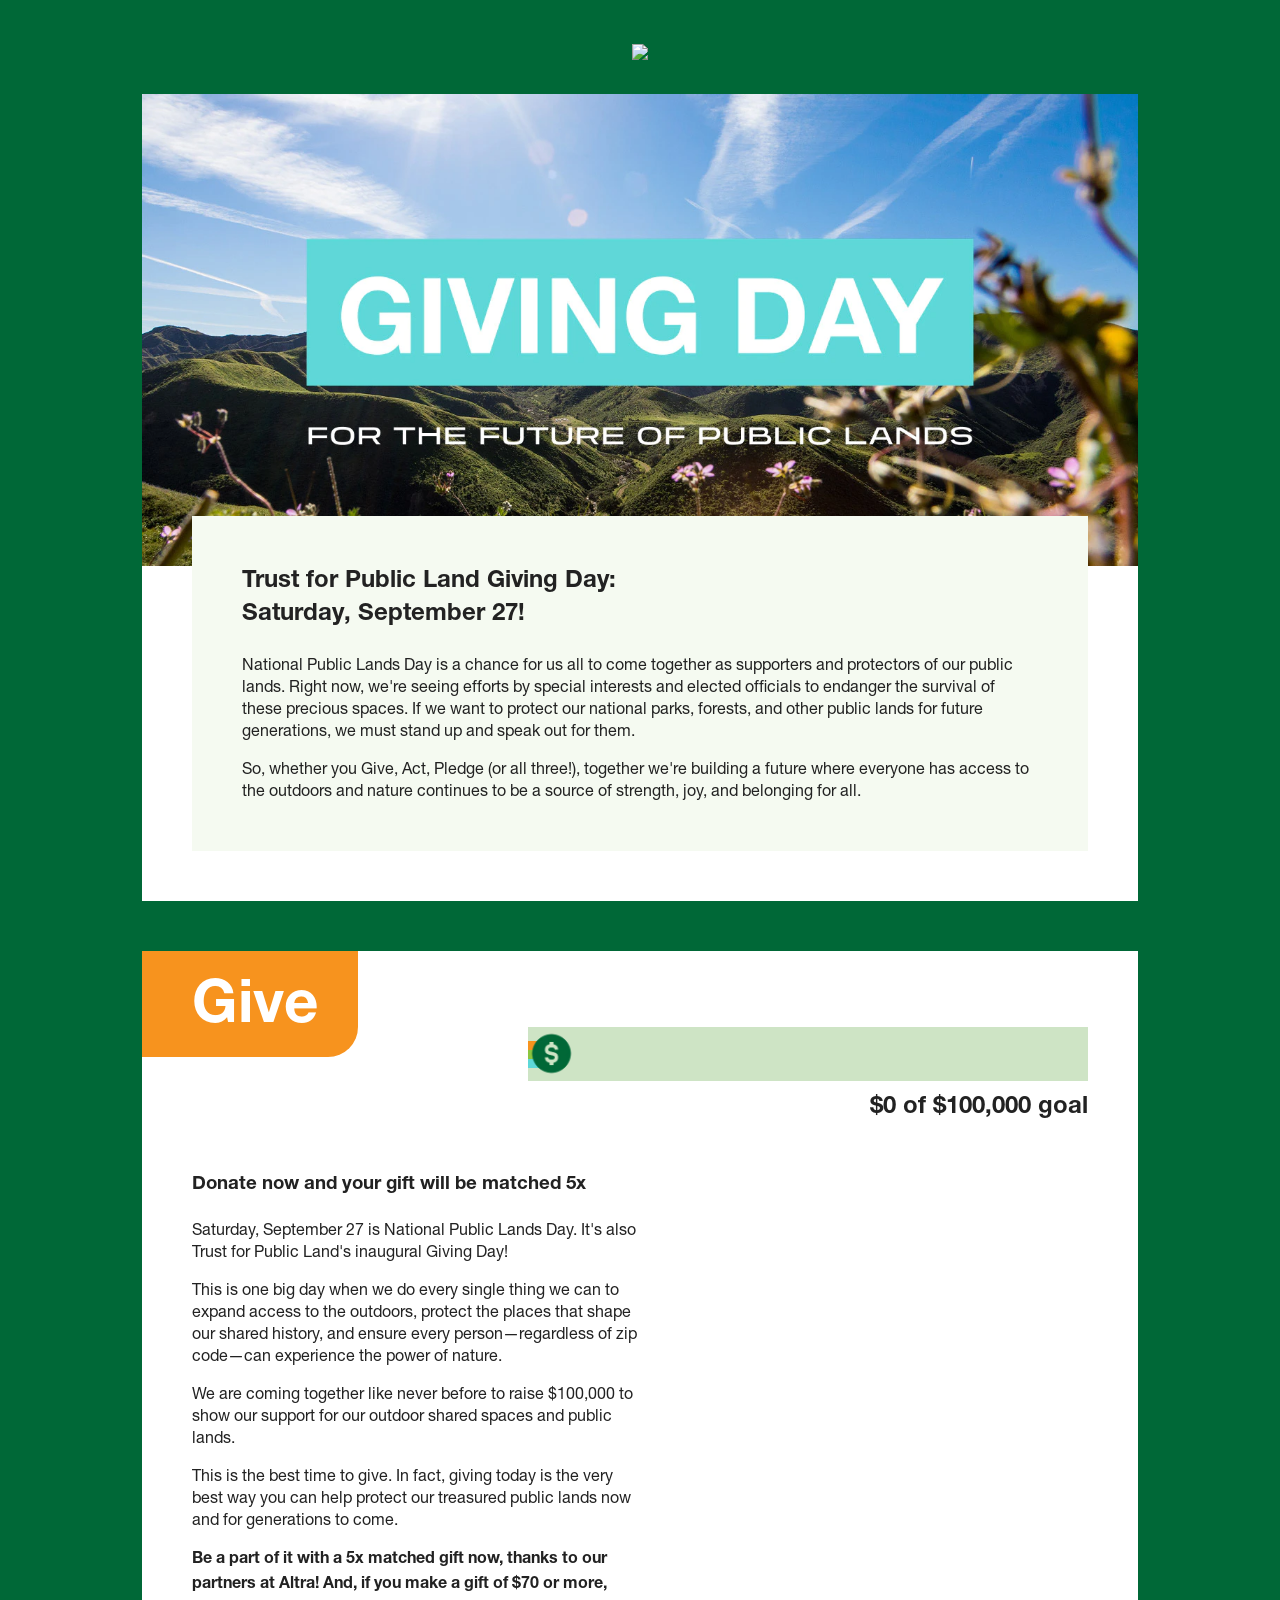
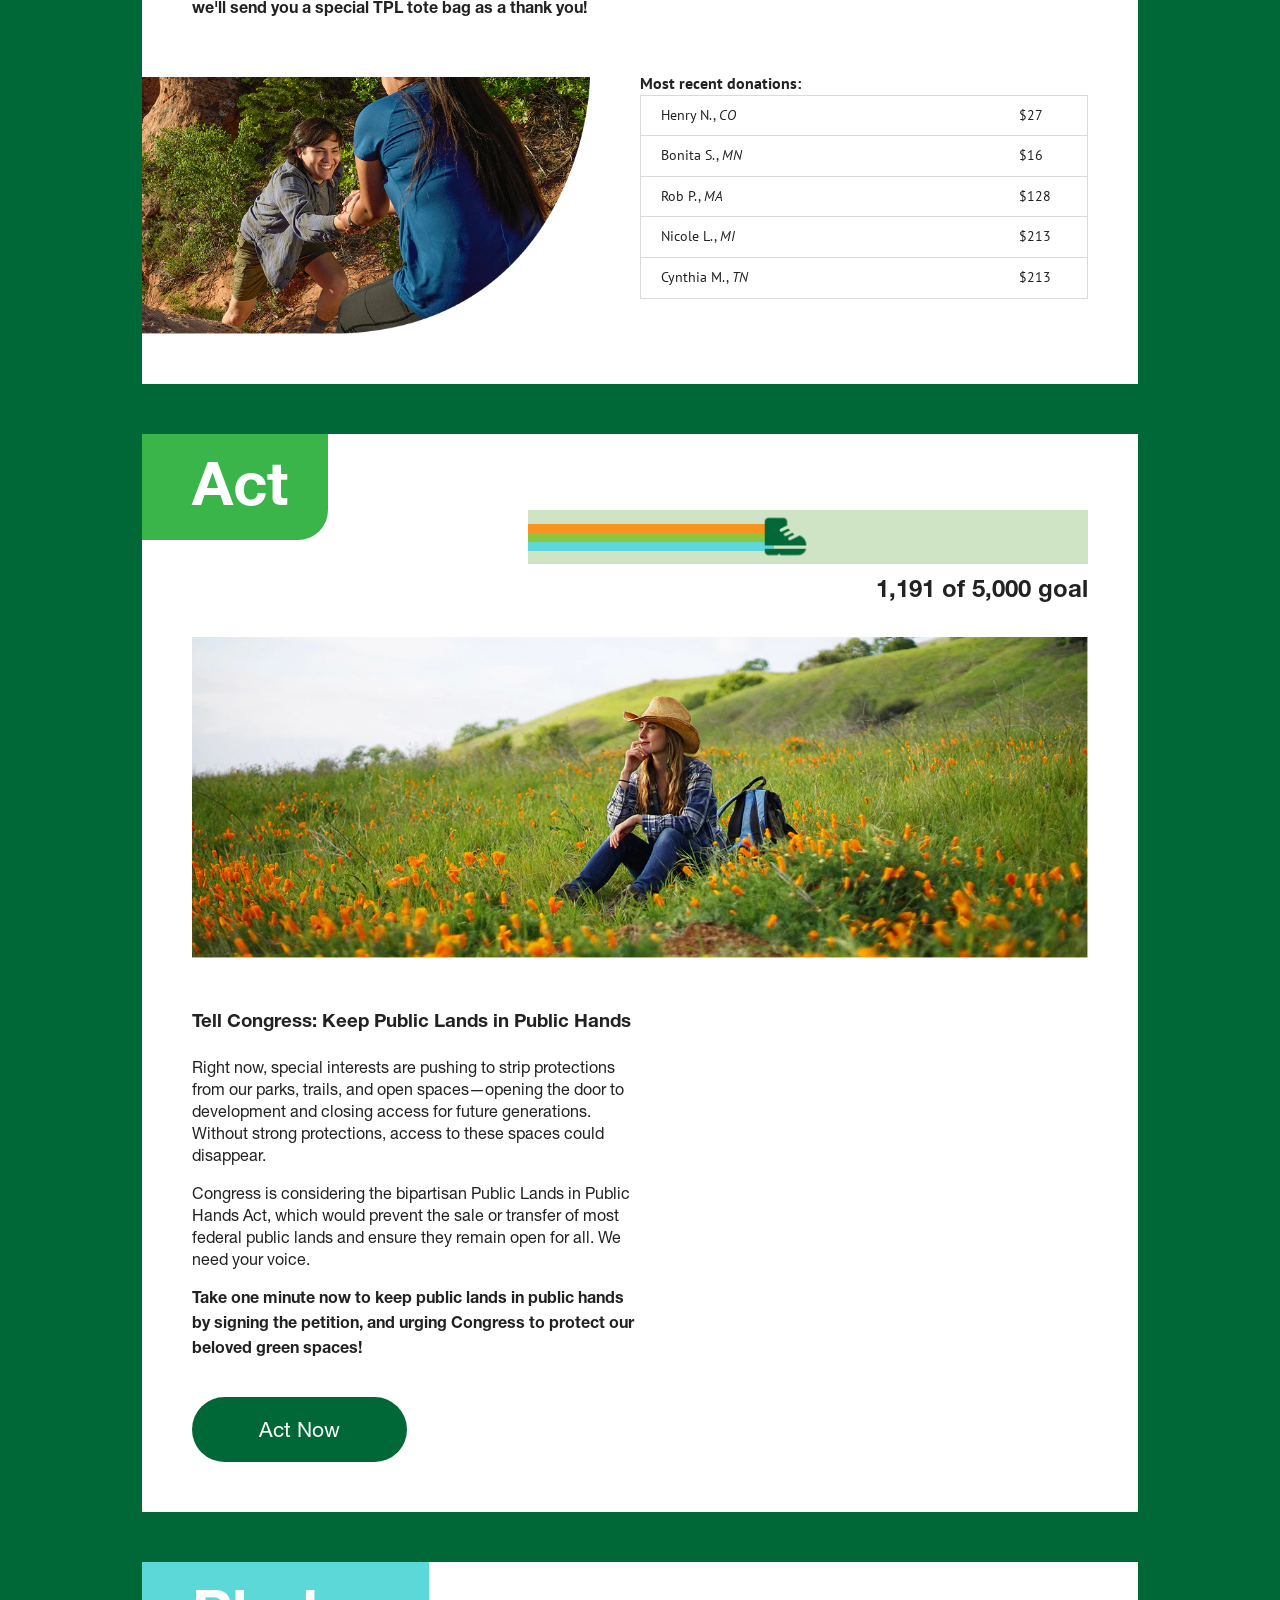
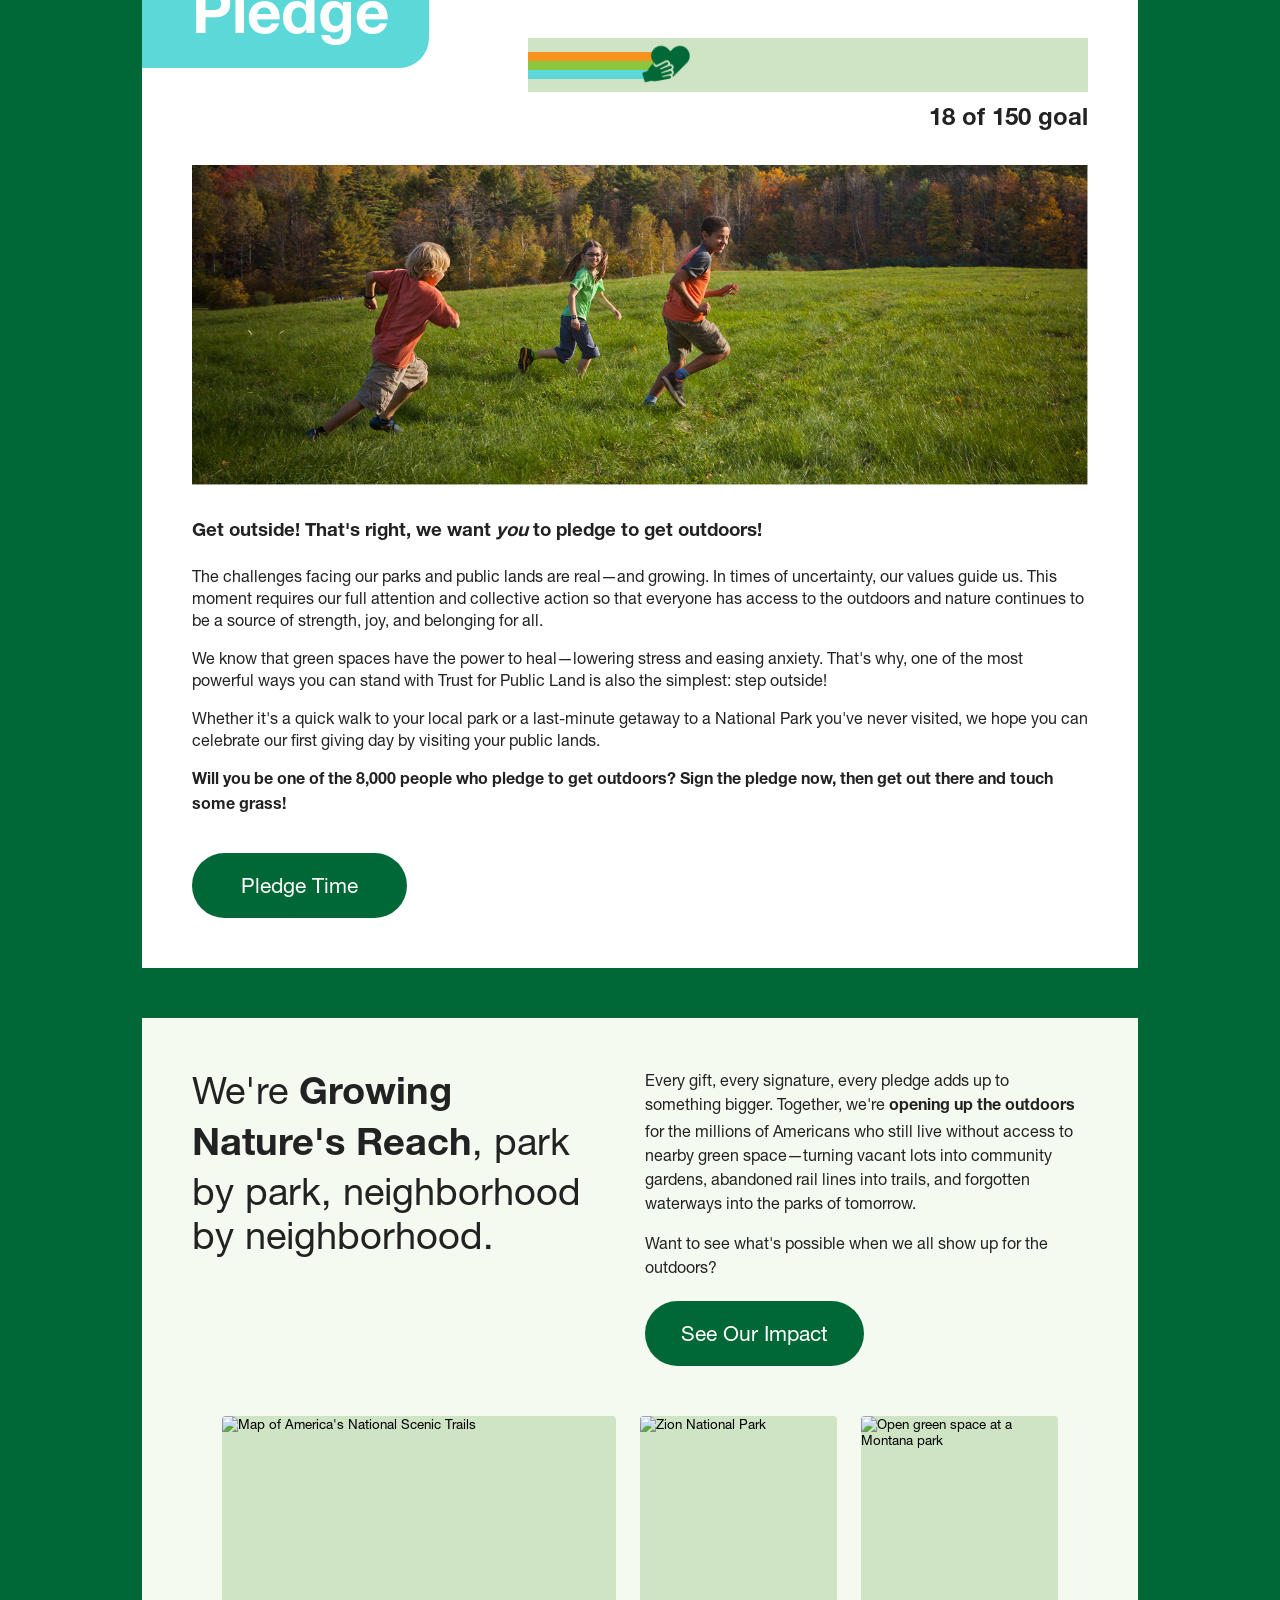
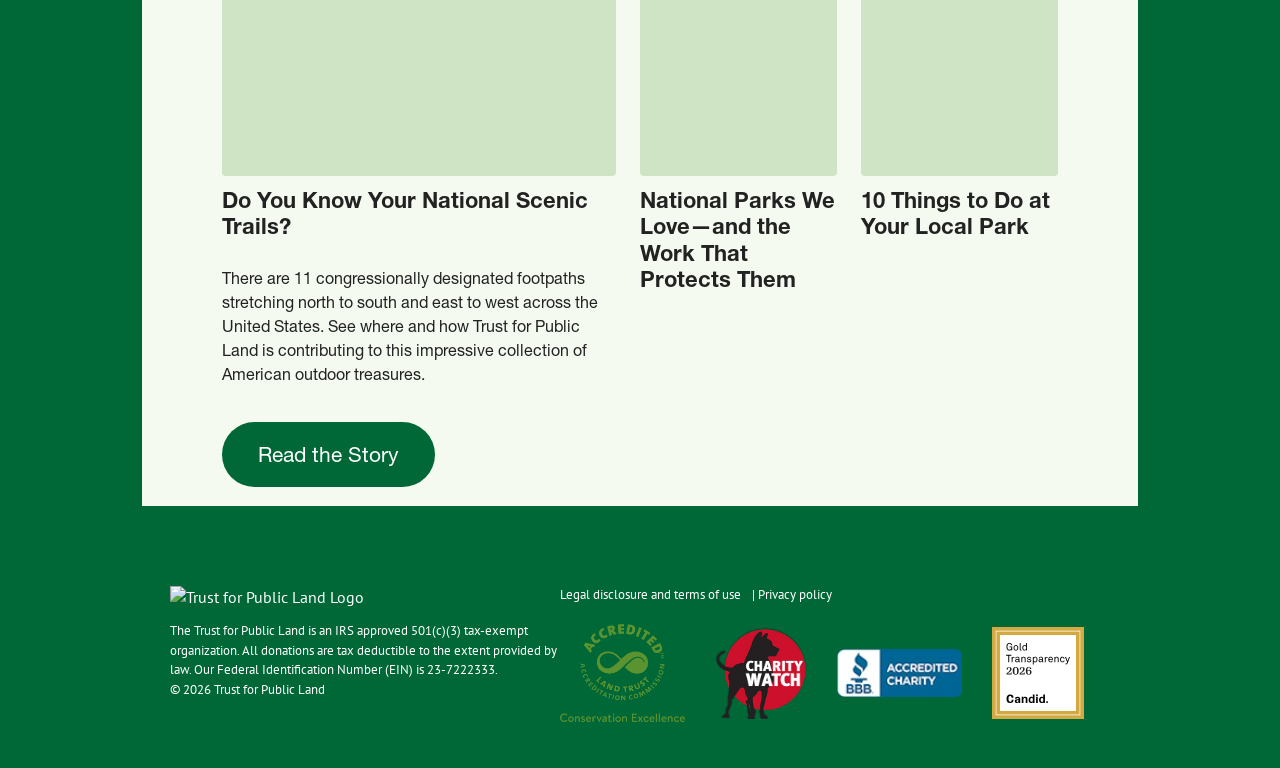
==== commit 01b2d084: "Use webp" ====
--- a/index.html
+++ b/index.html
@@ -15,11 +15,11 @@
 	<meta property="og:type" content="website">
 	<meta property="og:url" content="https://4site-interactive-studios.github.io/tpl-giving-day/">
 	<meta property="og:image"
-		content="https://4site-interactive-studios.github.io/tpl-giving-day/images/givingday-hero-desktop.jpg">
+		content="https://4site-interactive-studios.github.io/tpl-giving-day/images/givingday-hero-desktop.webp">
 	<meta name="twitter:card" content="summary" />
 	<meta name="twitter:site" content="@tpl_org" />
 	<meta property="twitter:image"
-		content="https://4site-interactive-studios.github.io/tpl-giving-day/images/givingday-hero-desktop.jpg">
+		content="https://4site-interactive-studios.github.io/tpl-giving-day/images/givingday-hero-desktop.webp">
 
 	<!--
 ========================================================
@@ -52,11 +52,11 @@
 	<link rel="preload" href="fonts/Helvetica_Neue_Bold.woff2" as="font" type="font/woff2" crossorigin>
 	<link rel="preload" href="fonts/Helvetica_Neue_Medium.woff2" as="font" type="font/woff2" crossorigin>
 	<link rel="preload" href="images/logo-light.svg" as="image">
-	<link rel="preload" as="image" href="images/givingday-hero-mobile.jpg" media="(max-width: 650px)">
-	<link rel="preload" as="image" href="images/givingday-hero-desktop.jpg" media="(min-width: 651px)">
-
-	<link rel="stylesheet" href="style.css">
-	<script src="script.js" defer></script>
+	<link rel="preload" as="image" href="images/givingday-hero-mobile.webp" media="(max-width: 650px)">
+	<link rel="preload" as="image" href="images/givingday-hero-desktop.webp" media="(min-width: 651px)">
+
+	<link rel="stylesheet" href="giving-day-style.css">
+	<script src="giving-day-script.js" defer></script>
 
 	<!-- Fundraise Up: the new standard for online giving -->
 	<script>
@@ -100,8 +100,8 @@
 
 								<section class="gd-section" id="gd-title">
 									<a href="?form=FUNYMHPQUNH">
-										<img class="hero desktop-only" src="images/givingday-hero-desktop.jpg" alt="">
-										<img class="hero mobile-only" src="images/givingday-hero-mobile.jpg" alt="">
+										<img class="hero desktop-only" src="images/givingday-hero-desktop.webp" alt="">
+										<img class="hero mobile-only" src="images/givingday-hero-mobile.webp" alt="">
 									</a>
 									<div class="inset light-moss">
 										<h1><strong>Trust for Public Land Giving Day:</strong> Saturday, September 27!</h1>
@@ -167,7 +167,7 @@
 										</div>
 									</div>
 									<div class="two-col">
-										<img id="section-image" src="images/givingday-give-photo.png" alt="">
+										<img id="section-image" src="images/givingday-give-photo.webp" alt="">
 										<div id="donor-table">
 											<strong>Most recent donations:</strong>
 											<table id="most-recent">
@@ -205,7 +205,7 @@
 										<div class="therm-number" id="therm-act-number">&nbsp;</div>
 									</div>
 									<div class="inset">
-										<img class="section-hero" src="images/givingday-act-photo.jpg" alt="">
+										<img class="section-hero" src="images/givingday-act-photo.webp" alt="">
 										<div class="act-cols">
 											<div class="act-copy">
 												<h3><strong>Tell Congress:</strong> Keep Public Lands in Public Hands</h3>
@@ -242,7 +242,7 @@
 										<div class="therm-number" id="therm-pledge-number">&nbsp;</div>
 									</div>
 									<div class="inset">
-										<img class="section-hero" src="images/givingday-pledge-photo.jpg" alt="">
+										<img class="section-hero" src="images/givingday-pledge-photo.webp" alt="">
 										<h3><strong>Get outside!</strong> That's right, we want <em>you</em> to pledge to get outdoors!</h3>
 										<p>
 											The challenges facing our parks and public lands are real&mdash;and growing. In times of
@@ -278,7 +278,8 @@
 											<p>Every gift, every signature, every pledge adds up to something bigger. Together, we're
 												<strong>opening up the outdoors</strong> for the millions of Americans who still live without
 												access to nearby green space&mdash;turning vacant lots into community gardens, abandoned rail
-												lines into trails, and forgotten waterways into the parks of tomorrow.</p>
+												lines into trails, and forgotten waterways into the parks of tomorrow.
+											</p>
 											<p>Want to see what's possible when we all show up for the outdoors?</p>
 											<a href="https://www.tpl.org/our-impact" class="green-btn">See Our Impact</a>
 										</div>
@@ -372,12 +373,12 @@
 								<div id="block-block-16" class="block block-block">
 									<div class="content">
 										<p>
-											<img src="images/seal_green_tagline.png" width="92" alt="TPL Seal" />
+											<img src="images/seal_green_tagline.webp" width="92" alt="TPL Seal" />
 											<a href="https://www.charitywatch.org/charities/trust-for-public-land" target="_blank"
-												rel="noopener noreferrer"><img class="charity-watch" src="images/charitywatch-logo.png"
+												rel="noopener noreferrer"><img class="charity-watch" src="images/charitywatch-logo.webp"
 													alt="Charity Watch" width="92" /></a>
 											<a href="http://www.give.org/charity-reviews/national/trust-for-public-land-the-in-san-francisco-ca-1406"
-												target="_blank" rel="noopener noreferrer"><img class="bbb-badge" src="images/bbb.png"
+												target="_blank" rel="noopener noreferrer"><img class="bbb-badge" src="images/bbb.webp"
 													alt="BBB Accredited Charity" width="145" /></a>
 											<a href="https://www.guidestar.org/profile/23-7222333" target="_blank"
 												rel="noopener noreferrer"><img src="images/guidestar-transparency-seal.svg" width="92"
--- a/giving-day-style.css
+++ b/giving-day-style.css
@@ -0,0 +1,891 @@
+/* ====================================================
+   Brand color tokens
+   (originally defined in Convio's UserGlobalStyle-2022.css)
+   Tweak hex values here if they don't match TPL brand.
+   ==================================================== */
+:root {
+  --evergreen: #006837;
+  --fern: #39b54a;
+  --grass: #8cc63f;
+  --sky: #5dd8d8;
+  --sun: #f7931e;
+  --snow: #f5faf1;
+  --moss: #cee4c5;
+  --earth: #362229;
+}
+
+/* ====================================================
+   Fonts
+   ==================================================== */
+@font-face {
+  font-family: "Helvetica Neue";
+  font-weight: 300;
+  src:
+    url("fonts/Helvetica_Neue_Light.woff") format("woff"),
+    url("fonts/Helvetica_Neue_Light.woff2") format("woff2");
+}
+@font-face {
+  font-family: "Helvetica Neue";
+  font-weight: 400;
+  src:
+    url("fonts/Helvetica_Neue_Medium.woff") format("woff"),
+    url("fonts/Helvetica_Neue_Medium.woff2") format("woff2");
+}
+@font-face {
+  font-family: "Helvetica Neue";
+  font-weight: 500;
+  src:
+    url("fonts/Helvetica_Neue_Roman.woff") format("woff"),
+    url("fonts/Helvetica_Neue_Roman.woff2") format("woff2");
+}
+@font-face {
+  font-family: "Helvetica Neue";
+  font-weight: bold;
+  src:
+    url("fonts/Helvetica_Neue_Bold.woff") format("woff"),
+    url("fonts/Helvetica_Neue_Bold.woff2") format("woff2");
+}
+@font-face {
+  font-family: "PT Sans";
+  font-weight: 400;
+  src:
+    url("fonts/pt-sans-v12-latin-regular.woff") format("woff"),
+    url("fonts/pt-sans-v12-latin-regular.woff2") format("woff2");
+}
+@font-face {
+  font-family: "PT Sans";
+  font-weight: 400;
+  font-style: italic;
+  src:
+    url("fonts/pt-sans-v12-latin-italic.woff") format("woff"),
+    url("fonts/pt-sans-v12-latin-italic.woff2") format("woff2");
+}
+@font-face {
+  font-family: "PT Sans";
+  font-weight: bold;
+  src:
+    url("fonts/pt-sans-v12-latin-700.woff") format("woff"),
+    url("fonts/pt-sans-v12-latin-700.woff2") format("woff2");
+}
+@font-face {
+  font-family: "PT Sans";
+  font-weight: bold;
+  font-style: italic;
+  src:
+    url("fonts/pt-sans-v12-latin-700italic.woff") format("woff"),
+    url("fonts/pt-sans-v12-latin-700italic.woff2") format("woff2");
+}
+
+/* ====================================================
+   Minimal resets + base
+   (replaces Bootstrap/normalize)
+   ==================================================== */
+*,
+*::before,
+*::after {
+  box-sizing: border-box;
+}
+html,
+body {
+  margin: 0;
+  padding: 0;
+}
+body {
+  font-family: "PT Sans", "Helvetica Neue", Helvetica, Arial, sans-serif;
+  color: #222;
+  line-height: 1.4;
+}
+img {
+  border: 0;
+  max-width: 100%;
+}
+a {
+  color: inherit;
+  text-decoration: none;
+}
+a:hover {
+  text-decoration: underline;
+}
+table {
+  border-collapse: collapse;
+}
+h1,
+h2,
+h3,
+h4 {
+  font-family: "Helvetica Neue", Helvetica, Arial, sans-serif;
+}
+
+/* ====================================================
+   Bootstrap-grid shims (only the classes the markup uses)
+   ==================================================== */
+.container {
+  width: 100%;
+  margin: 0 auto;
+  padding: 0 15px;
+}
+.row {
+  margin: 0;
+}
+.col-sm-12 {
+  width: 100%;
+}
+.row-fluid {
+  display: flex;
+  flex-wrap: wrap;
+}
+.span5 {
+  flex: 0 0 41.49%;
+  max-width: 41.49%;
+}
+.span7 {
+  flex: 0 0 57.45%;
+  max-width: 57.45%;
+}
+.clearfix::after {
+  content: "";
+  display: table;
+  clear: both;
+}
+@media (max-width: 767px) {
+  .row-fluid {
+    flex-direction: column;
+  }
+  .span5,
+  .span7 {
+    flex: 0 0 100%;
+    max-width: 100%;
+  }
+}
+
+/* ====================================================
+   Page wrapper styles (consolidated from original inline CSS)
+   ==================================================== */
+body {
+  background: var(--evergreen);
+}
+body #header {
+  width: auto;
+  max-width: 996px;
+  margin: 0 auto;
+  padding: 44px 20px 0;
+}
+body #header .header-top {
+  font-size: 0;
+  text-align: center;
+}
+body #header .site-information a {
+  margin-bottom: -6px;
+  display: inline-block;
+}
+body #header .site-information a img {
+  max-width: 150px;
+  height: auto;
+}
+body #wrapMain {
+  padding-top: 40px;
+  padding-bottom: 0;
+}
+body #main {
+  width: auto;
+  max-width: 996px;
+  margin: 0 auto;
+  background-color: transparent;
+}
+body #main #contentFull {
+  min-height: 0;
+  background-color: transparent;
+}
+body #main #contentFull .container {
+  width: auto;
+  max-width: none;
+  padding-left: 0;
+  padding-right: 0;
+}
+body #main .container .col-sm-12 {
+  float: none;
+  padding: 0;
+  background-color: transparent;
+}
+body #footer {
+  width: auto;
+  max-width: 980px;
+  margin: 0 auto;
+  padding: 30px 20px;
+  color: white;
+}
+body #footer a {
+  color: white;
+}
+
+@media only screen and (max-device-width: 767px),
+  only screen and (max-width: 767px) {
+  body #footer .region-footer-right {
+    margin-left: 0;
+  }
+}
+@media only screen and (max-device-width: 1023px),
+  only screen and (max-width: 1023px) {
+  body #wrapFooter #footer {
+    width: 95%;
+  }
+}
+@media only screen and (max-device-width: 1050px),
+  only screen and (max-width: 1050px) {
+  body #header,
+  body #main {
+    max-width: 90%;
+  }
+}
+
+/* ====================================================
+   Page sections (Give / Act / Pledge)
+   ==================================================== */
+.gd-section {
+  background: white;
+  margin-bottom: 50px;
+  padding-bottom: 50px;
+}
+.gd-section h1,
+.gd-section h2,
+.gd-section h3 {
+  margin-bottom: 20px;
+}
+.gd-section p {
+  font-size: 16px;
+  line-height: 22px;
+}
+.inset {
+  padding: 30px 50px 0 50px;
+}
+.inset p {
+  font-family: "Helvetica Neue", Helvetica, Arial, sans-serif;
+}
+#gd-title .hero,
+.section-hero {
+  display: block;
+  width: 100%;
+  height: auto;
+}
+#gd-title .hero.desktop-only {
+  aspect-ratio: 1425/675;
+}
+#gd-title .hero.mobile-only {
+  display: none;
+  aspect-ratio: 555/570;
+}
+#gd-title .inset {
+  position: relative;
+  margin: -50px 50px 0 50px;
+  padding: 50px 50px calc(50px - 1em) 50px;
+}
+#gd-title .inset h1 {
+  margin-top: 0;
+}
+#gd-title .inset h1 strong {
+  display: block;
+}
+.light-moss {
+  background: var(--snow);
+}
+.section-title {
+  font-weight: bold;
+  font-size: 60px;
+  display: inline-block;
+  margin: 0;
+  padding: 16px 40px 6px 50px;
+  border-bottom-right-radius: 30px;
+  color: white;
+}
+.section-title.sun {
+  background: var(--sun);
+}
+.section-title.grass {
+  background: #39b54a;
+}
+.section-title.sky {
+  background: var(--sky);
+}
+
+.section-hero {
+  margin-bottom: 34px;
+}
+
+/* Two-column copy + Fundraise Up embed layouts (Give / Act sections) */
+.give-cols,
+.act-cols {
+  display: flex;
+  gap: 50px;
+  align-items: flex-start;
+}
+.give-copy,
+.act-copy {
+  flex: 1;
+  min-width: 0;
+}
+.give-embed,
+.act-embed {
+  flex: 0 0 400px;
+  min-width: 0;
+}
+@media only screen and (max-device-width: 960px),
+  only screen and (max-width: 960px) {
+  .give-cols,
+  .act-cols {
+    flex-direction: column;
+    gap: 24px;
+  }
+  .give-embed,
+  .act-embed {
+    flex: 1;
+    width: 100%;
+  }
+}
+.two-col {
+  display: flex;
+  margin-top: 40px;
+}
+.two-col > * {
+  flex: 0 0 50%;
+}
+.two-col #section-image {
+  width: 100%;
+  height: auto;
+  display: block;
+  padding-right: 50px;
+  object-fit: contain;
+  object-position: top;
+  min-width: 0;
+}
+.two-col #donor-table {
+  margin-top: -5px;
+}
+.two-col #most-recent {
+  width: calc(100% - 50px);
+}
+.two-col #most-recent tr:first-of-type td {
+  border-top: 1px solid #d9d9d9;
+}
+.two-col #most-recent td {
+  border-bottom: 1px solid #d9d9d9;
+  font-size: 14px;
+}
+.two-col #most-recent td:first-of-type {
+  border-left: 1px solid #d9d9d9;
+  padding: 10px 0 10px 20px;
+}
+.two-col #most-recent td:last-of-type {
+  border-right: 1px solid #d9d9d9;
+  width: 70px;
+}
+
+.green-btn {
+  display: inline-block;
+  border-radius: 65px;
+  line-height: 65px;
+  font-size: 21px;
+  background: var(--evergreen);
+  color: white;
+  margin-top: 20px;
+  padding: 0 36px;
+  transition: background 0.4s ease;
+  text-align: center;
+  font-family: "Helvetica Neue", Helvetica, Arial, sans-serif;
+}
+.green-btn:hover,
+.green-btn:focus {
+  background: var(--fern);
+  color: white;
+  text-decoration: none;
+}
+.fixed-width {
+  width: 215px;
+}
+
+/* ====================================================
+   Thermometers
+   ==================================================== */
+.therm {
+  display: block;
+  margin-top: -50px;
+  text-align: right;
+  padding-left: 50px;
+  padding-right: 50px;
+}
+.therm-box {
+  display: inline-block;
+  max-width: 560px;
+  width: 100%;
+  height: 54px;
+  padding-top: 14px;
+  padding-bottom: 14px;
+  padding-right: 36px;
+  background: var(--moss);
+}
+.therm-fill {
+  position: relative;
+  width: 0%;
+  min-width: 12px;
+  height: 27px;
+  background: linear-gradient(
+    to bottom,
+    var(--sun) 0%,
+    var(--sun) 33%,
+    var(--grass) 33%,
+    var(--grass) 66%,
+    var(--sky) 66%,
+    var(--sky) 100%
+  );
+  transition: 4.2s width;
+  transition-timing-function: linear;
+}
+.therm-fill::after {
+  display: block;
+  position: absolute;
+  content: "";
+  top: -13px;
+  left: calc(100% - 14px);
+  width: 51px;
+  height: 51px;
+  background-size: contain;
+}
+#therm-give-fill::after {
+  background-image: url(images/givingday-give-thermometer.webp);
+}
+#therm-act-fill::after {
+  background-image: url(images/givingday-act-thermometer.webp);
+}
+#therm-pledge-fill::after {
+  left: calc(100% - 13px);
+  width: 50px;
+  background-image: url(images/givingday-pledge-thermometer.webp);
+}
+.therm-number {
+  padding-top: 8px;
+  font-weight: bold;
+  font-size: 24px;
+  line-height: 29px;
+  text-align: right;
+  font-family: "Helvetica Neue", Helvetica, Arial, sans-serif;
+}
+
+/* Fundraise Up progress meter: match .therm-box footprint */
+.therm-embed-inner {
+  display: inline-block;
+  width: 100%;
+  max-width: 560px;
+  text-align: left;
+}
+.therm-embed-inner * {
+  max-width: 100%;
+}
+.therm-embed-inner iframe {
+  width: 100% !important;
+}
+
+/* ====================================================
+   Donor table row stagger animation
+   ==================================================== */
+@keyframes fadeIn {
+  from {
+    opacity: 0;
+    transform: translateY(20px);
+  }
+  to {
+    opacity: 1;
+    transform: translateY(0);
+  }
+}
+#most-recent tr {
+  opacity: 0;
+  animation-fill-mode: forwards;
+}
+#most-recent tr:nth-child(1) {
+  animation: fadeIn 0.5s ease-out 1s forwards;
+}
+#most-recent tr:nth-child(2) {
+  animation: fadeIn 0.5s ease-out 1.4s forwards;
+}
+#most-recent tr:nth-child(3) {
+  animation: fadeIn 0.5s ease-out 1.8s forwards;
+}
+#most-recent tr:nth-child(4) {
+  animation: fadeIn 0.5s ease-out 2.2s forwards;
+}
+#most-recent tr:nth-child(5) {
+  animation: fadeIn 0.5s ease-out 2.6s forwards;
+}
+
+/* ====================================================
+   Responsive: section/thermometer breakpoints
+   ==================================================== */
+@media only screen and (max-device-width: 960px),
+  only screen and (max-width: 960px) {
+  .therm {
+    margin-top: 40px;
+    margin-bottom: -22px;
+  }
+  .therm-box {
+    max-width: 100%;
+  }
+}
+
+@media only screen and (max-device-width: 650px),
+  only screen and (max-width: 650px) {
+  .inset {
+    padding: 34px 20px;
+  }
+  #gd-title .hero.mobile-only {
+    display: block;
+  }
+  #gd-title .hero.desktop-only {
+    display: none;
+  }
+  #gd-title .inset {
+    margin-top: -60px;
+    margin-left: 20px;
+    margin-right: 20px;
+    padding: 34px 20px calc(34px - 1em) 20px;
+  }
+  #gd-title .inset h1 strong {
+    display: inline;
+  }
+  .two-col {
+    display: flex;
+    flex-direction: column;
+    margin-top: 10px;
+  }
+  .two-col > * {
+    flex: 1;
+  }
+  .two-col #most-recent {
+    width: 100%;
+  }
+  .two-col #donor-table {
+    margin-top: 40px;
+    margin-left: 20px;
+    margin-right: 20px;
+  }
+  #gd-act.gd-section,
+  #gd-pledge.gd-section {
+    padding-bottom: 10px;
+  }
+  #gd-act .section-hero,
+  #gd-pledge .section-hero {
+    height: 320px;
+    object-fit: cover;
+  }
+  #gd-act .section-hero {
+    object-position: 53%;
+  }
+  #gd-pledge .section-hero {
+    object-position: 52%;
+  }
+  .therm {
+    padding-left: 20px;
+    padding-right: 20px;
+  }
+}
+
+/* ====================================================
+   Footer
+   ==================================================== */
+.footer-second .row-fluid .span7:first-child {
+  background: none;
+  padding-top: 0;
+}
+#block-block-16 > div > p {
+  display: grid;
+  grid-template-columns: repeat(auto-fill, minmax(100px, 1fr));
+  grid-gap: 14px;
+  align-items: center;
+}
+#block-block-16 > div > p > img {
+  display: block;
+  width: 100%;
+}
+#block-block-16 > div > p a {
+  display: flex;
+  align-items: center;
+  justify-content: center;
+}
+@media only screen and (max-width: 767px) {
+  #block-block-16 > div > p {
+    grid-template-columns: repeat(2, 120px);
+    justify-content: space-between;
+    margin: 0 auto;
+    max-width: 300px;
+    width: 100%;
+  }
+}
+#block-block-13 p {
+  font-size: 13px;
+  line-height: 1.5;
+}
+#block-block-14 ul {
+  list-style: none;
+  padding: 0;
+  margin: 0 0 20px 0;
+  font-size: 13px;
+}
+#block-block-14 li {
+  display: inline-block;
+  margin-right: 8px;
+}
+
+/* ====================================================
+   Impact section: intro + horizontal accordion
+   ==================================================== */
+.gd-impact {
+  background: var(--snow);
+  padding-top: 50px;
+}
+.gd-impact .impact-intro {
+  display: flex;
+  gap: 50px;
+  padding: 0 50px;
+  align-items: flex-start;
+}
+.gd-impact .impact-headline {
+  flex: 0 0 45%;
+}
+.gd-impact .impact-headline h2 {
+  font-family: "Helvetica Neue", Helvetica, Arial, sans-serif;
+  font-weight: 400;
+  font-size: 38px;
+  line-height: 1.15;
+  margin: 0;
+  color: #222;
+}
+.gd-impact .impact-headline h2 strong {
+  font-weight: bold;
+}
+.gd-impact .impact-blurb {
+  flex: 1;
+}
+.gd-impact .impact-blurb p {
+  font-family: "Helvetica Neue", Helvetica, Arial, sans-serif;
+  font-size: 16px;
+  line-height: 1.5;
+  margin: 0 0 1em 0;
+}
+.gd-impact .impact-blurb .green-btn {
+  margin-top: 6px;
+}
+
+/* Horizontal accordion */
+.gd-impact .impact-accordion {
+  display: flex;
+  gap: 24px;
+  margin-top: 50px;
+  padding: 0 80px 10px 80px;
+  height: 640px;
+}
+.gd-impact .accordion-panel {
+  position: relative;
+  height: 100%;
+  flex: 1 1 0;
+  min-width: 0;
+  transition: flex 0.35s ease;
+}
+.gd-impact .accordion-panel.is-open {
+  flex: 2 1 0;
+}
+.gd-impact .accordion-head {
+  display: block;
+  width: 100%;
+  padding: 0;
+  border: 0;
+  background: none;
+  text-align: left;
+  cursor: pointer;
+  font-family: "Helvetica Neue", Helvetica, Arial, sans-serif;
+}
+.gd-impact .accordion-head:focus-visible {
+  outline: 3px solid var(--moss);
+  outline-offset: 3px;
+  border-radius: 4px;
+}
+.gd-impact .accordion-image {
+  display: block;
+  width: 100%;
+  height: 360px;
+  overflow: hidden;
+  background: var(--moss);
+  border-radius: 4px;
+}
+.gd-impact .accordion-image img {
+  width: 100%;
+  height: 100%;
+  object-fit: cover;
+  display: block;
+}
+.gd-impact .accordion-title {
+  display: block;
+  margin-top: 14px;
+  font-size: 22px;
+  line-height: 1.2;
+  font-weight: bold;
+  color: #222;
+}
+.gd-impact
+  .accordion-panel:not(.is-open)
+  .accordion-head:hover
+  .accordion-title {
+  color: var(--evergreen);
+}
+.gd-impact .accordion-body {
+  position: absolute;
+  left: 0;
+  right: 0;
+  top: 450px;
+  opacity: 0;
+  visibility: hidden;
+  transform: translateY(12px);
+  transition:
+    opacity 0.15s ease,
+    transform 0.15s ease,
+    visibility 0s 0.2s;
+}
+.gd-impact .accordion-panel.is-open .accordion-body {
+  opacity: 1;
+  visibility: visible;
+  transform: translateY(0);
+  transition:
+    opacity 0.3s ease 0.35s,
+    transform 0.3s ease 0.35s,
+    visibility 0s 0.35s;
+}
+.gd-impact .accordion-body p {
+  font-family: "Helvetica Neue", Helvetica, Arial, sans-serif;
+  font-size: 16px;
+  line-height: 1.5;
+  margin: 0 0 1em 0;
+}
+
+@media (max-width: 960px) {
+  .gd-impact .impact-intro {
+    flex-direction: column;
+    gap: 24px;
+    padding: 0 20px;
+  }
+  .gd-impact .impact-headline {
+    flex: 1;
+  }
+  .gd-impact .impact-headline h1 {
+    font-size: 28px;
+  }
+  .gd-impact .impact-accordion {
+    padding: 0 40px 10px 40px;
+    height: 700px;
+  }
+  .gd-impact .accordion-image {
+    height: 300px;
+  }
+  .gd-impact .accordion-body {
+    top: 404px;
+  }
+}
+
+@media (max-width: 800px) {
+  .gd-impact .impact-accordion {
+    flex-direction: column;
+    gap: 40px;
+    padding: 0 20px 10px 20px;
+    height: auto;
+  }
+  .gd-impact .accordion-panel,
+  .gd-impact .accordion-panel.is-open {
+    flex: 1 1 auto;
+    width: 100%;
+    height: auto;
+    display: grid;
+    grid-template-columns: minmax(0, 45%) 1fr;
+    column-gap: 24px;
+    align-items: start;
+  }
+  /* All stories fully visible — no interaction needed */
+  .gd-impact .accordion-head {
+    display: contents;
+    pointer-events: none;
+  }
+  .gd-impact .accordion-image {
+    grid-column: 1;
+    grid-row: 1 / span 2;
+    height: auto;
+    aspect-ratio: 4 / 3;
+  }
+  .gd-impact .accordion-title {
+    grid-column: 2;
+    grid-row: 1;
+    margin-top: 0;
+  }
+  .gd-impact .accordion-body {
+    grid-column: 2;
+    grid-row: 2;
+    position: static;
+    opacity: 1;
+    visibility: visible;
+    transform: none;
+    transition: none;
+    margin-top: 14px;
+  }
+  /* Chevron-right link button */
+  .gd-impact .accordion-body .green-btn {
+    display: inline-flex;
+    align-items: center;
+    gap: 12px;
+    background: none;
+    color: var(--evergreen);
+    padding: 0;
+    line-height: 1.4;
+    font-size: 18px;
+    font-weight: bold;
+    border-radius: 0;
+    text-align: left;
+  }
+  .gd-impact .accordion-body .green-btn::after {
+    content: "\203A";
+    display: inline-flex;
+    align-items: center;
+    justify-content: center;
+    width: 34px;
+    height: 34px;
+    border-radius: 50%;
+    background: var(--evergreen);
+    color: white;
+    font-size: 22px;
+    line-height: 1;
+    padding-bottom: 2px;
+    transition: background 0.4s ease;
+  }
+  .gd-impact .accordion-body .green-btn:hover,
+  .gd-impact .accordion-body .green-btn:focus {
+    background: none;
+    color: var(--fern);
+  }
+  .gd-impact .accordion-body .green-btn:hover::after,
+  .gd-impact .accordion-body .green-btn:focus::after {
+    background: var(--fern);
+  }
+}
+
+@media (max-width: 560px) {
+  .gd-impact .accordion-panel,
+  .gd-impact .accordion-panel.is-open {
+    grid-template-columns: 1fr;
+  }
+  .gd-impact .accordion-image {
+    grid-column: 1;
+    grid-row: auto;
+  }
+  .gd-impact .accordion-title {
+    grid-column: 1;
+    grid-row: auto;
+    margin-top: 14px;
+  }
+  .gd-impact .accordion-body {
+    grid-column: 1;
+    grid-row: auto;
+  }
+}
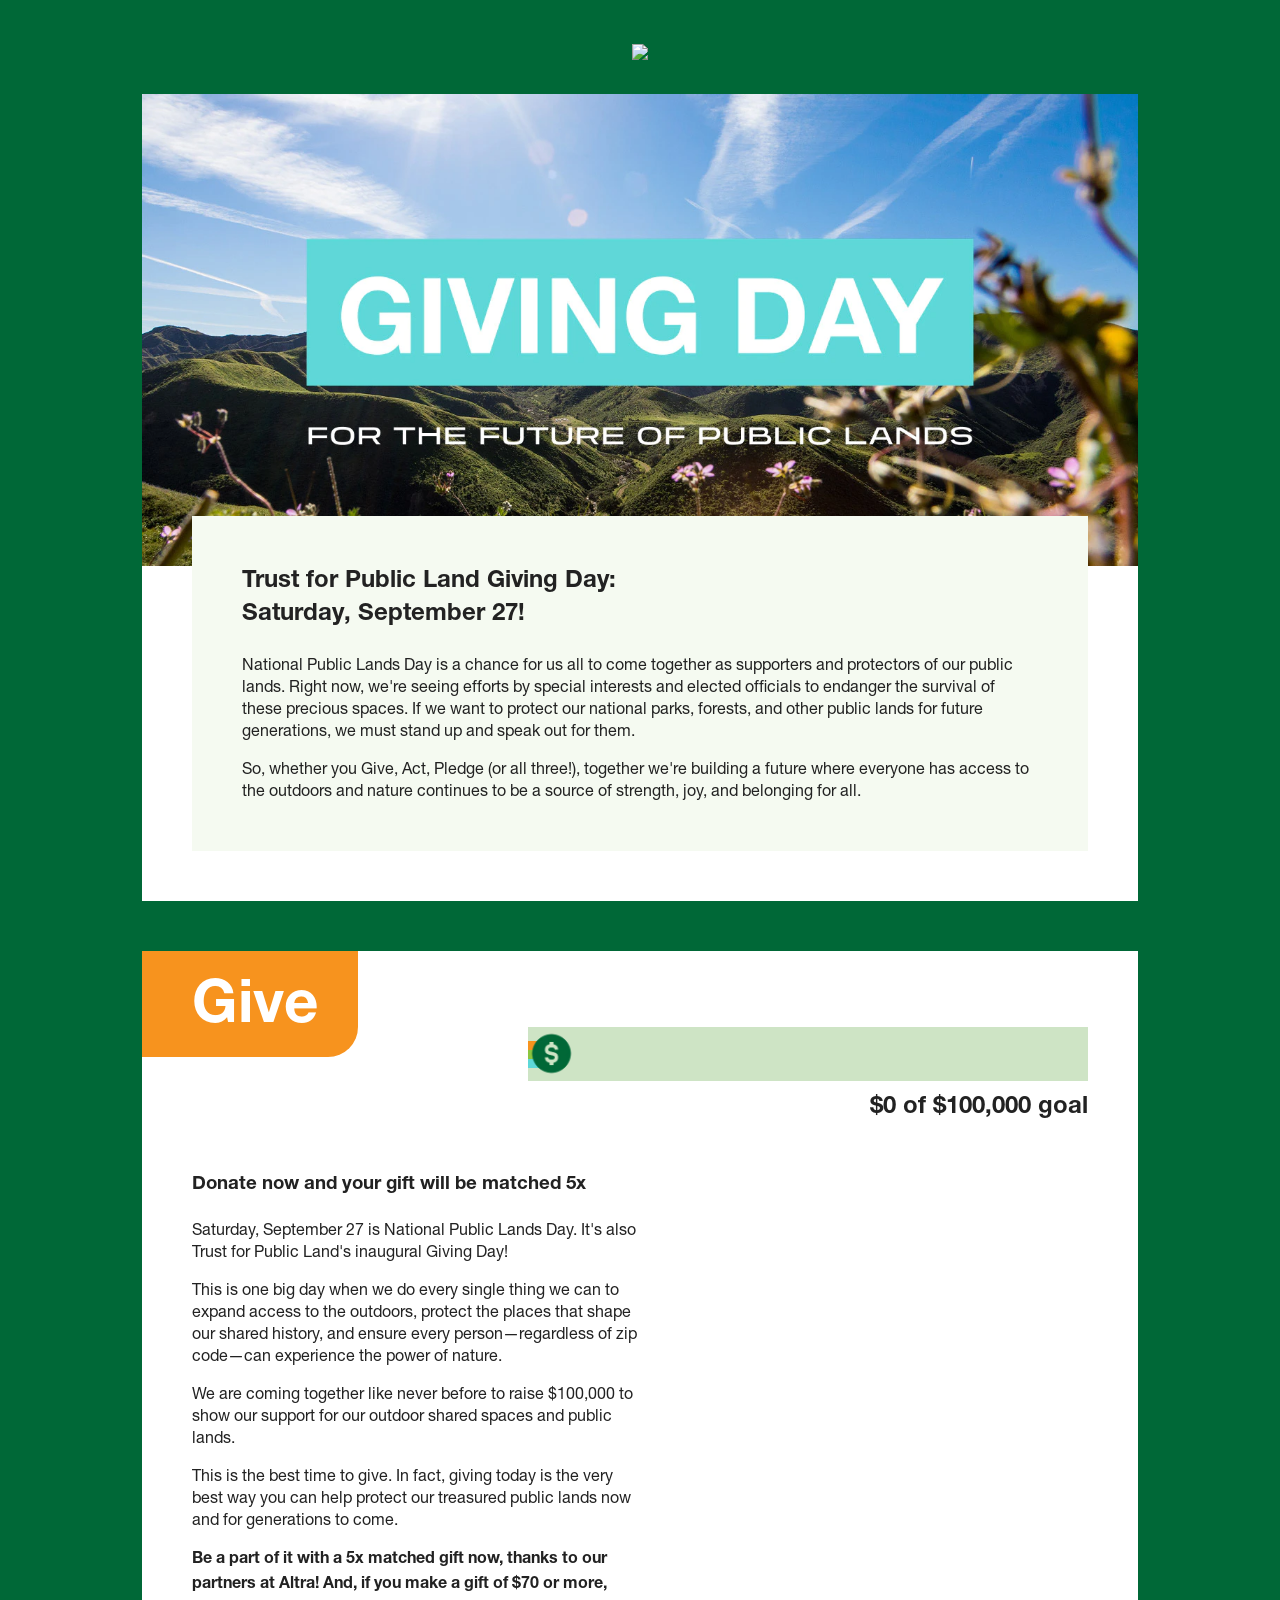
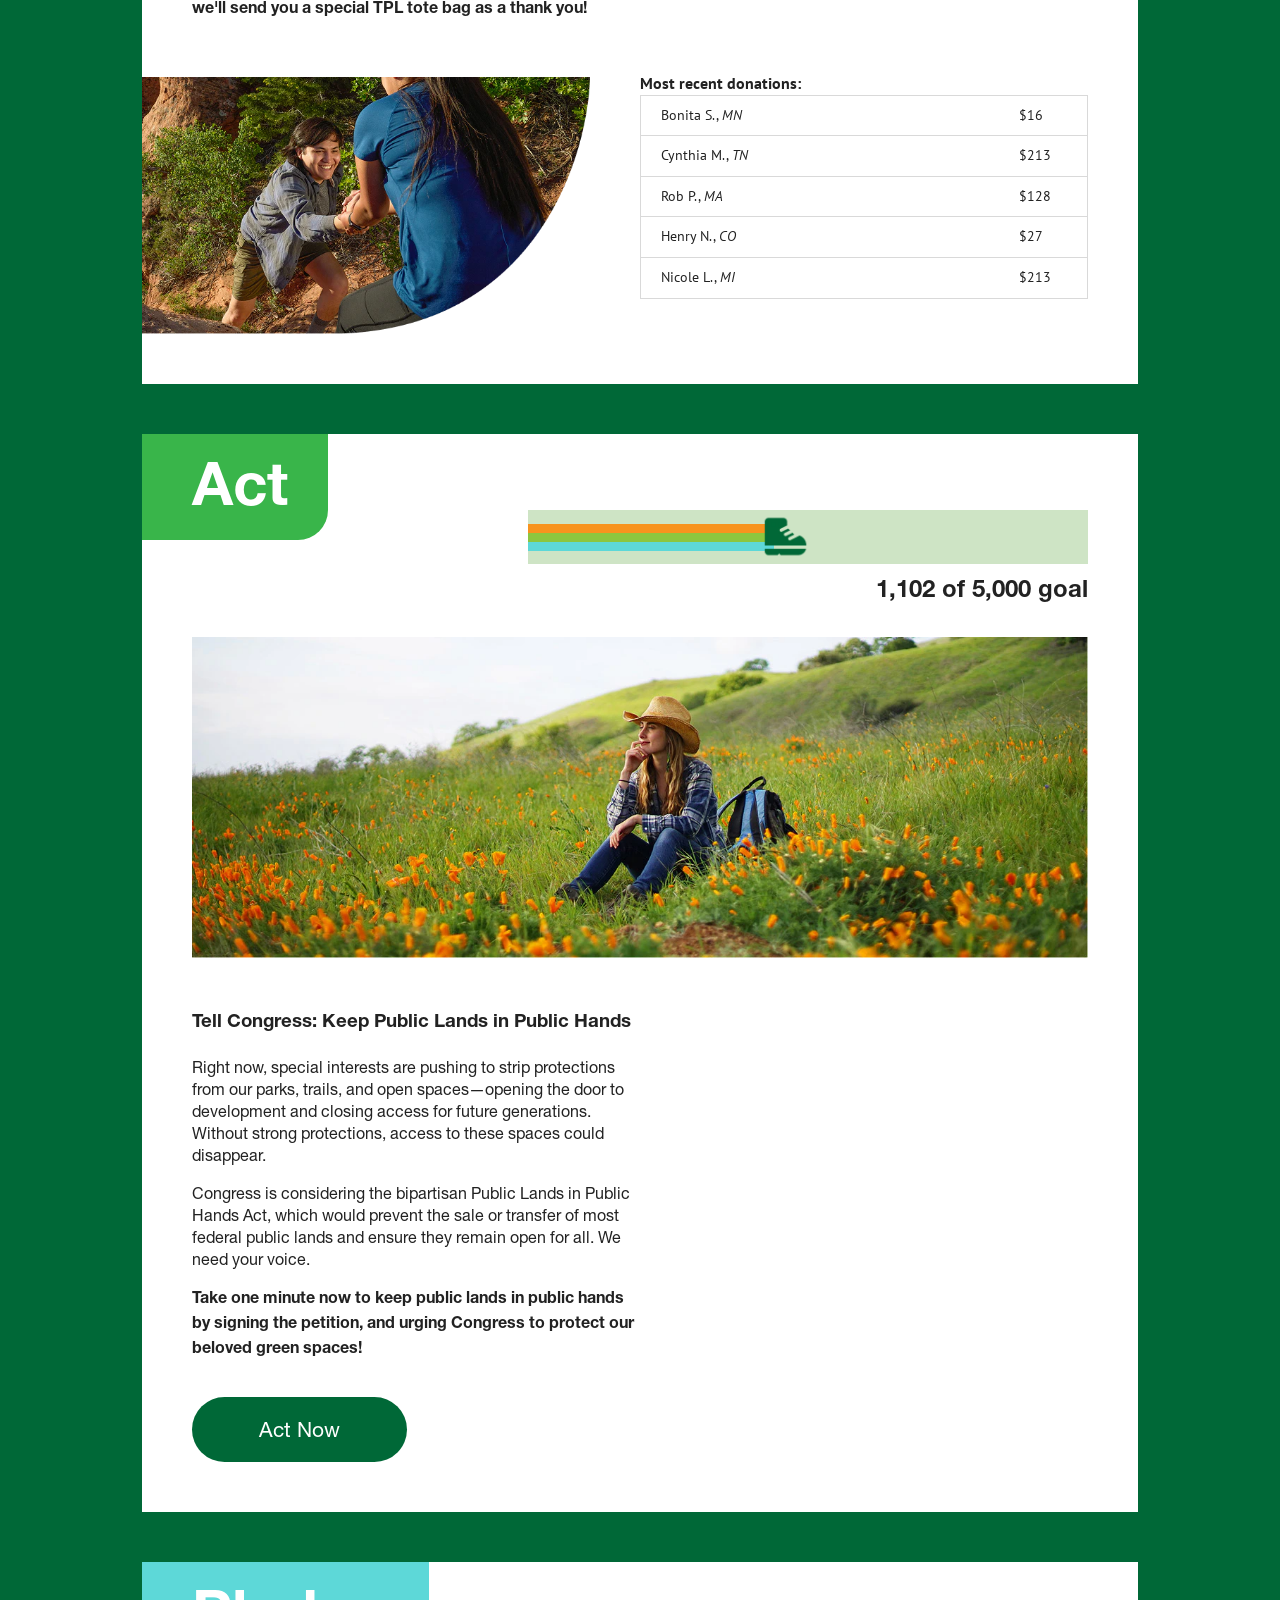
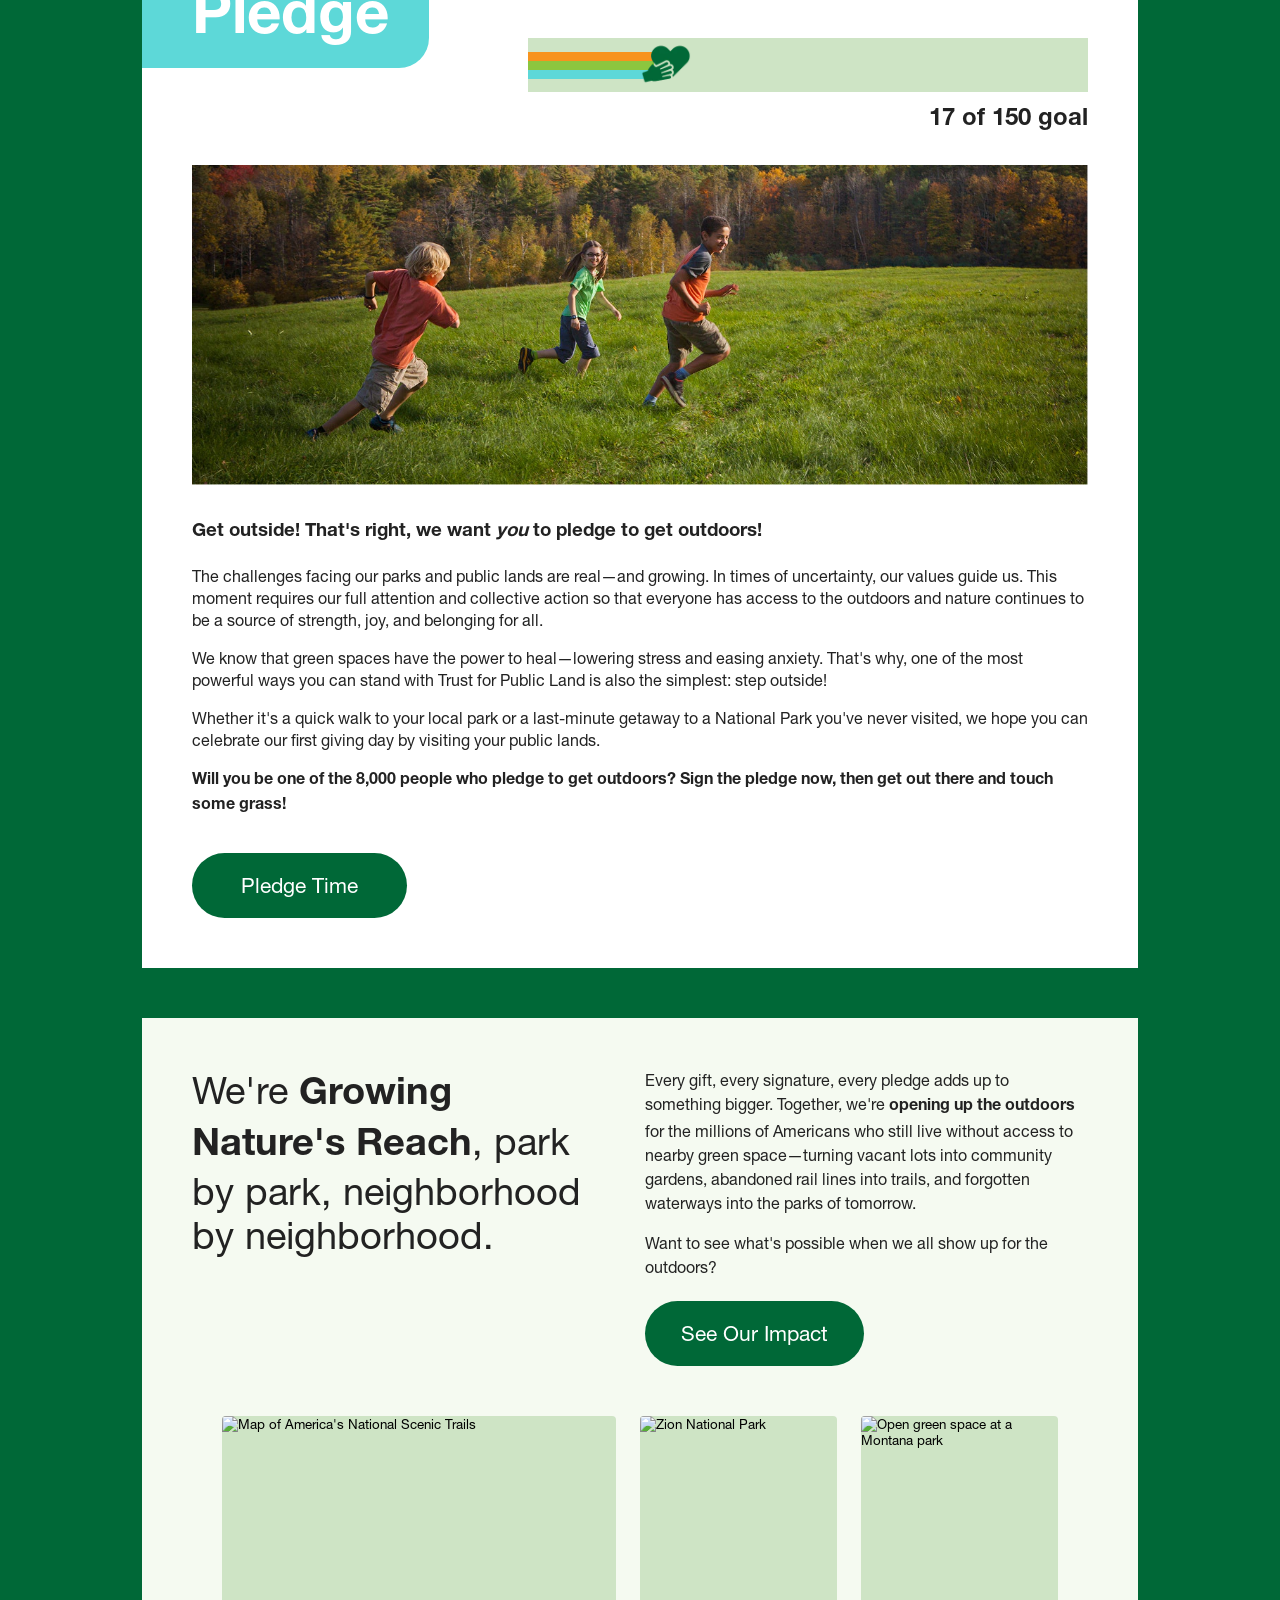
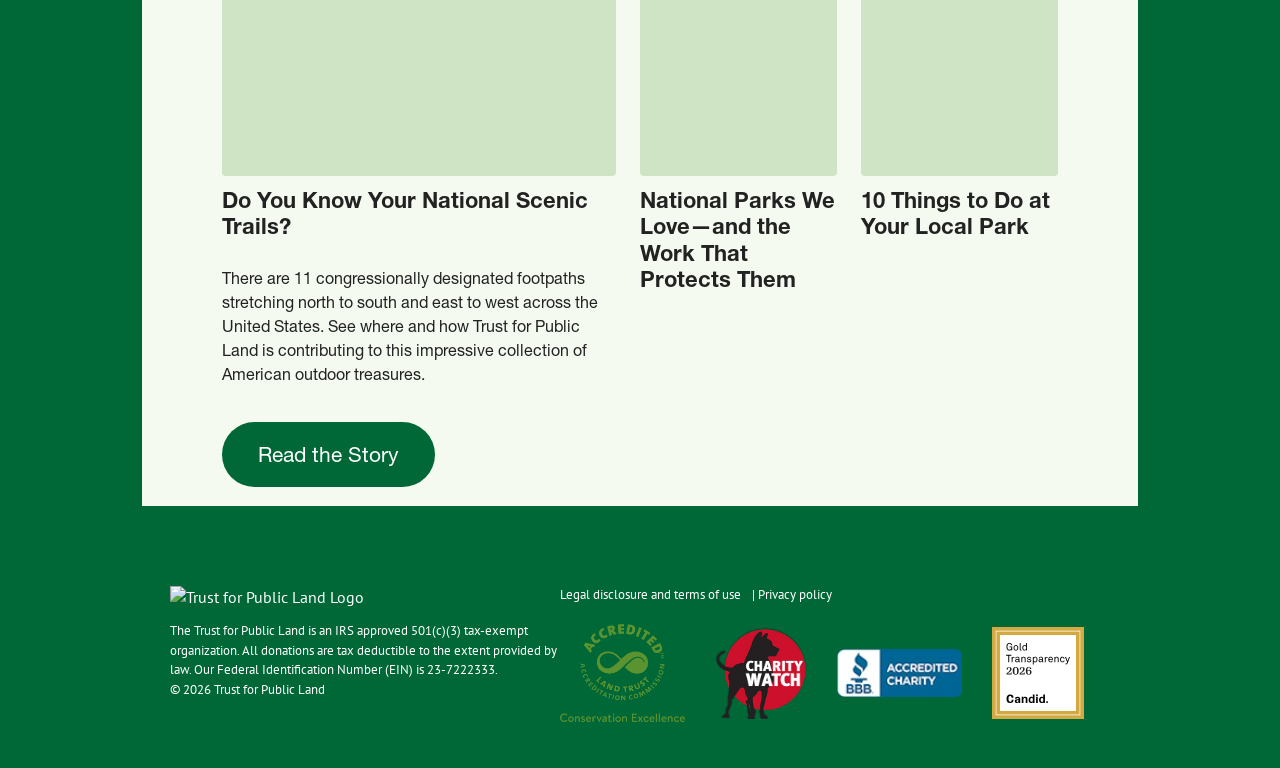
==== commit 5307585a: "Relocate scripts to end of body" ====
--- a/index.html
+++ b/index.html
@@ -56,6 +56,326 @@
 	<link rel="preload" as="image" href="images/givingday-hero-desktop.webp" media="(min-width: 651px)">
 
 	<link rel="stylesheet" href="giving-day-style.css">
+</head>
+
+<body class="mobile">
+	<div id="body">
+
+		<div id="wrapHeader">
+			<div id="header">
+				<div class="header-top">
+					<div class="site-information">
+						<a href="https://tpl.org/" title="Home" rel="home" class="site-logo" id="site-logo--link">
+							<img src="images/logo-light.svg" alt="Home">
+						</a>
+					</div>
+				</div>
+			</div>
+		</div>
+
+		<div id="wrapMain">
+			<div id="main">
+				<div id="contentFull">
+					<div class="container">
+						<div class="row">
+							<div class="col-sm-12">
+
+								<section class="gd-section" id="gd-title">
+									<a href="?form=FUNYMHPQUNH">
+										<img class="hero desktop-only" src="images/givingday-hero-desktop.webp" alt="">
+										<img class="hero mobile-only" src="images/givingday-hero-mobile.webp" alt="">
+									</a>
+									<div class="inset light-moss">
+										<h1><strong>Trust for Public Land Giving Day:</strong> Saturday, September 27!</h1>
+										<p>
+											National Public Lands Day is a chance for us all to come together as supporters and protectors of
+											our public lands. Right now, we're seeing efforts by special interests and elected officials to
+											endanger the survival of these precious spaces. If we want to protect our national parks, forests,
+											and other public lands for future generations, we must stand up and speak out for them.
+										</p>
+										<p>
+											So, whether you Give, Act, Pledge (or all three!), together we're building a future where everyone
+											has access to the outdoors and nature continues to be a source of strength, joy, and belonging for
+											all.
+										</p>
+									</div>
+								</section>
+
+								<section class="gd-section" id="gd-give">
+									<h2 class="section-title sun">Give</h2>
+									<div class="therm" id="therm-give">
+										<div class="therm-box">
+											<div class="therm-fill" id="therm-give-fill"></div>
+										</div>
+										<div class="therm-number" id="therm-give-number">&nbsp;</div>
+									</div>
+									<!-- Fundraise Up progress meter (XLBAUDGT) retired in favor of the custom thermometer above.
+	<div class="therm therm-embed">
+		<div class="therm-embed-inner">
+			<a href="#XLBAUDGT" style="display: none"></a>
+		</div>
+	</div>
+	-->
+									<div class="inset">
+										<div class="give-cols">
+											<div class="give-copy">
+												<h3><strong>Donate now</strong> and your gift will be matched 5x</h3>
+												<p>
+													Saturday, September 27 is National Public Lands Day. It's also Trust for Public Land's
+													inaugural Giving Day!
+												</p>
+												<p>
+													This is one big day when we do every single thing we can to expand access to the outdoors,
+													protect the places that shape our shared history, and ensure every person&mdash;regardless of
+													zip code&mdash;can experience the power of nature.
+												</p>
+												<p>
+													We are coming together like never before to raise $100,000 to show our support for our outdoor
+													shared spaces and public lands.
+												</p>
+												<p>
+													This is the best time to give. In fact, giving today is the very best way you can help protect
+													our treasured public lands now and for generations to come.
+												</p>
+												<p>
+													<strong>Be a part of it with a 5x matched gift now, thanks to our partners at Altra! And, if
+														you make a gift of $70 or more, we'll send you a special TPL tote bag as a thank
+														you!</strong>
+												</p>
+											</div>
+											<div class="give-embed">
+												<a href="#XXRXVJGM" style="display: none"></a>
+											</div>
+										</div>
+									</div>
+									<div class="two-col">
+										<img id="section-image" src="images/givingday-give-photo.webp" alt="">
+										<div id="donor-table">
+											<strong>Most recent donations:</strong>
+											<table id="most-recent">
+												<tr>
+													<td></td>
+													<td></td>
+												</tr>
+												<tr>
+													<td></td>
+													<td></td>
+												</tr>
+												<tr>
+													<td></td>
+													<td></td>
+												</tr>
+												<tr>
+													<td></td>
+													<td></td>
+												</tr>
+												<tr>
+													<td></td>
+													<td></td>
+												</tr>
+											</table>
+										</div>
+									</div>
+								</section>
+
+								<section class="gd-section" id="gd-act">
+									<h2 class="section-title grass">Act</h2>
+									<div class="therm" id="therm-act">
+										<div class="therm-box">
+											<div class="therm-fill" id="therm-act-fill"></div>
+										</div>
+										<div class="therm-number" id="therm-act-number">&nbsp;</div>
+									</div>
+									<div class="inset">
+										<img class="section-hero" src="images/givingday-act-photo.webp" alt="">
+										<div class="act-cols">
+											<div class="act-copy">
+												<h3><strong>Tell Congress:</strong> Keep Public Lands in Public Hands</h3>
+												<p>
+													Right now, special interests are pushing to strip protections from our parks, trails, and open
+													spaces&mdash;opening the door to development and closing access for future generations.
+													Without strong protections, access to these spaces could disappear.
+												</p>
+												<p>
+													Congress is considering the bipartisan Public Lands in Public Hands Act, which would prevent
+													the sale or transfer of most federal public lands and ensure they remain open for all. We need
+													your voice.
+												</p>
+												<p>
+													<strong>Take one minute now to keep public lands in public hands by signing the petition, and
+														urging Congress to protect our beloved green spaces!</strong>
+												</p>
+												<a href="https://secure.tpl.org/site/Advocacy?cmd=display&page=UserAction&id=2189"
+													target="_blank" rel="noopener noreferrer" class="green-btn fixed-width">Act Now</a>
+											</div>
+											<div class="act-embed">
+												<a href="#XXGFQTYR" style="display: none"></a>
+											</div>
+										</div>
+									</div>
+								</section>
+
+								<section class="gd-section" id="gd-pledge">
+									<h2 class="section-title sky">Pledge</h2>
+									<div class="therm" id="therm-pledge">
+										<div class="therm-box">
+											<div class="therm-fill" id="therm-pledge-fill"></div>
+										</div>
+										<div class="therm-number" id="therm-pledge-number">&nbsp;</div>
+									</div>
+									<div class="inset">
+										<img class="section-hero" src="images/givingday-pledge-photo.webp" alt="">
+										<h3><strong>Get outside!</strong> That's right, we want <em>you</em> to pledge to get outdoors!</h3>
+										<p>
+											The challenges facing our parks and public lands are real&mdash;and growing. In times of
+											uncertainty, our values guide us. This moment requires our full attention and collective action so
+											that everyone has access to the outdoors and nature continues to be a source of strength, joy, and
+											belonging for all.
+										</p>
+										<p>
+											We know that green spaces have the power to heal&mdash;lowering stress and easing anxiety. That's
+											why, one of the most powerful ways you can stand with Trust for Public Land is also the simplest:
+											step outside!
+										</p>
+										<p>
+											Whether it's a quick walk to your local park or a last-minute getaway to a National Park you've
+											never visited, we hope you can celebrate our first giving day by visiting your public lands.
+										</p>
+										<p>
+											<strong>Will you be one of the 8,000 people who pledge to get outdoors? Sign the pledge now, then
+												get out there and touch some grass!</strong>
+										</p>
+										<a href="https://secure.tpl.org/site/Advocacy?cmd=display&page=UserAction&id=2185" target="_blank"
+											rel="noopener noreferrer" class="green-btn fixed-width">Pledge Time</a>
+									</div>
+								</section>
+
+								<section class="gd-section gd-impact" id="gd-impact">
+									<div class="impact-intro">
+										<div class="impact-headline">
+											<h2>We're <strong>Growing Nature's Reach</strong>, park by park, neighborhood by neighborhood.
+											</h2>
+										</div>
+										<div class="impact-blurb">
+											<p>Every gift, every signature, every pledge adds up to something bigger. Together, we're
+												<strong>opening up the outdoors</strong> for the millions of Americans who still live without
+												access to nearby green space&mdash;turning vacant lots into community gardens, abandoned rail
+												lines into trails, and forgotten waterways into the parks of tomorrow.
+											</p>
+											<p>Want to see what's possible when we all show up for the outdoors?</p>
+											<a href="https://www.tpl.org/our-impact" class="green-btn">See Our Impact</a>
+										</div>
+									</div>
+
+									<div class="impact-accordion">
+										<article class="accordion-panel is-open">
+											<button class="accordion-head" type="button" aria-expanded="true">
+												<span class="accordion-image"><img src="https://images.jifo.co/63377765_1741204890101.gif"
+														alt="Map of America's National Scenic Trails"></span>
+												<span class="accordion-title">Do You Know Your National Scenic Trails?</span>
+											</button>
+											<div class="accordion-body">
+												<p>There are 11 congressionally designated footpaths stretching north to south and east to west
+													across the United States. See where and how Trust for Public Land is contributing to this
+													impressive collection of American outdoor treasures.</p>
+												<a href="https://www.tpl.org/blog/do-you-know-your-national-scenic-trails"
+													class="green-btn">Read the Story</a>
+											</div>
+										</article>
+										<article class="accordion-panel">
+											<button class="accordion-head" type="button" aria-expanded="false">
+												<span class="accordion-image"><img
+														src="https://e7jecw7o93n.exactdn.com/wp-content/uploads/2022/08/ut_zion_05182022_053-scaled.jpg"
+														alt="Zion National Park"></span>
+												<span class="accordion-title">National Parks We Love&mdash;and the Work That Protects
+													Them</span>
+											</button>
+											<div class="accordion-body">
+												<p>Close your eyes and think about where you are happiest outside. For many of us, the places
+													that hold our fondest memories are our national parks. But they don&rsquo;t stay this
+													spectacular by accident.</p>
+												<a href="https://www.tpl.org/blog/national-parks-we-have-protected" class="green-btn">Read the
+													Story</a>
+											</div>
+										</article>
+										<article class="accordion-panel">
+											<button class="accordion-head" type="button" aria-expanded="false">
+												<span class="accordion-image"><img
+														src="https://e7jecw7o93n.exactdn.com/wp-content/uploads/2022/08/ut_zion_05182022_053-scaled.jpg"
+														alt="Open green space at a Montana park"></span>
+												<span class="accordion-title">10 Things to Do at Your Local Park</span>
+											</button>
+											<div class="accordion-body">
+												<p>Swings and slides? Great. Sidewalk strolls? Lovely. But that patch of green has more up its
+													sleeve. Parks are public lands. Spice up your evening or weekend with one of these 10
+													not-to-be-missed activities.</p>
+												<a href="https://www.tpl.org/blog/ten-things-to-do-at-your-local-park" class="green-btn">Read
+													the Story</a>
+											</div>
+										</article>
+									</div>
+								</section>
+
+							</div>
+						</div>
+					</div>
+				</div>
+			</div>
+		</div>
+
+		<div id="wrapFooter">
+			<div id="footer">
+				<div class="footer-second clearfix footer-second2">
+					<div class="row-fluid">
+						<div class="span5">
+							<div class="region region-footer-left">
+								<div id="block-block-13" class="block block-block">
+									<div class="content">
+										<a href="https://tpl.org"><img src="images/logo-light.svg" alt="Trust for Public Land Logo" /></a>
+										<p>The Trust for Public Land is an IRS approved 501(c)(3) tax-exempt organization. All donations are
+											tax deductible to the extent provided by law. Our Federal Identification Number (EIN) is
+											23-7222333.
+											<br> &copy; <span id="footer-year">2026</span> Trust for Public Land
+										</p>
+									</div>
+								</div>
+							</div>
+						</div>
+						<div class="span7">
+							<div class="region region-footer-right">
+								<div id="block-block-14" class="block block-block">
+									<div class="content">
+										<ul>
+											<li><a href="https://www.tpl.org/resource/legal-disclosure-terms-use">Legal disclosure and terms
+													of use</a></li>
+											<li><span>|</span> <a href="https://www.tpl.org/privacy-policy">Privacy policy</a></li>
+										</ul>
+									</div>
+								</div>
+								<div id="block-block-16" class="block block-block">
+									<div class="content">
+										<p>
+											<img src="images/seal_green_tagline.webp" width="92" alt="TPL Seal" />
+											<a href="https://www.charitywatch.org/charities/trust-for-public-land" target="_blank"
+												rel="noopener noreferrer"><img class="charity-watch" src="images/charitywatch-logo.webp"
+													alt="Charity Watch" width="92" /></a>
+											<a href="http://www.give.org/charity-reviews/national/trust-for-public-land-the-in-san-francisco-ca-1406"
+												target="_blank" rel="noopener noreferrer"><img class="bbb-badge" src="images/bbb.webp"
+													alt="BBB Accredited Charity" width="145" /></a>
+											<a href="https://www.guidestar.org/profile/23-7222333" target="_blank"
+												rel="noopener noreferrer"><img src="images/guidestar-transparency-seal.svg" width="92"
+													alt="GuideStar Transparency Seal" /></a>
+										</p>
+									</div>
+								</div>
+							</div>
+						</div>
+					</div>
+				</div>
+			</div>
+		</div>
+
+	</div>
 	<script src="giving-day-script.js" defer></script>
 
 	<!-- Fundraise Up: the new standard for online giving -->
@@ -74,327 +394,6 @@
 		})(window, document, 'script', 'FundraiseUp', 'AMAYNAQU');
 	</script>
 	<!-- End Fundraise Up -->
-</head>
-
-<body class="mobile">
-	<div id="body">
-
-		<div id="wrapHeader">
-			<div id="header">
-				<div class="header-top">
-					<div class="site-information">
-						<a href="https://tpl.org/" title="Home" rel="home" class="site-logo" id="site-logo--link">
-							<img src="images/logo-light.svg" alt="Home">
-						</a>
-					</div>
-				</div>
-			</div>
-		</div>
-
-		<div id="wrapMain">
-			<div id="main">
-				<div id="contentFull">
-					<div class="container">
-						<div class="row">
-							<div class="col-sm-12">
-
-								<section class="gd-section" id="gd-title">
-									<a href="?form=FUNYMHPQUNH">
-										<img class="hero desktop-only" src="images/givingday-hero-desktop.webp" alt="">
-										<img class="hero mobile-only" src="images/givingday-hero-mobile.webp" alt="">
-									</a>
-									<div class="inset light-moss">
-										<h1><strong>Trust for Public Land Giving Day:</strong> Saturday, September 27!</h1>
-										<p>
-											National Public Lands Day is a chance for us all to come together as supporters and protectors of
-											our public lands. Right now, we're seeing efforts by special interests and elected officials to
-											endanger the survival of these precious spaces. If we want to protect our national parks, forests,
-											and other public lands for future generations, we must stand up and speak out for them.
-										</p>
-										<p>
-											So, whether you Give, Act, Pledge (or all three!), together we're building a future where everyone
-											has access to the outdoors and nature continues to be a source of strength, joy, and belonging for
-											all.
-										</p>
-									</div>
-								</section>
-
-								<section class="gd-section" id="gd-give">
-									<h2 class="section-title sun">Give</h2>
-									<div class="therm" id="therm-give">
-										<div class="therm-box">
-											<div class="therm-fill" id="therm-give-fill"></div>
-										</div>
-										<div class="therm-number" id="therm-give-number">&nbsp;</div>
-									</div>
-									<!-- Fundraise Up progress meter (XLBAUDGT) retired in favor of the custom thermometer above.
-	<div class="therm therm-embed">
-		<div class="therm-embed-inner">
-			<a href="#XLBAUDGT" style="display: none"></a>
-		</div>
-	</div>
-	-->
-									<div class="inset">
-										<div class="give-cols">
-											<div class="give-copy">
-												<h3><strong>Donate now</strong> and your gift will be matched 5x</h3>
-												<p>
-													Saturday, September 27 is National Public Lands Day. It's also Trust for Public Land's
-													inaugural Giving Day!
-												</p>
-												<p>
-													This is one big day when we do every single thing we can to expand access to the outdoors,
-													protect the places that shape our shared history, and ensure every person&mdash;regardless of
-													zip code&mdash;can experience the power of nature.
-												</p>
-												<p>
-													We are coming together like never before to raise $100,000 to show our support for our outdoor
-													shared spaces and public lands.
-												</p>
-												<p>
-													This is the best time to give. In fact, giving today is the very best way you can help protect
-													our treasured public lands now and for generations to come.
-												</p>
-												<p>
-													<strong>Be a part of it with a 5x matched gift now, thanks to our partners at Altra! And, if
-														you make a gift of $70 or more, we'll send you a special TPL tote bag as a thank
-														you!</strong>
-												</p>
-											</div>
-											<div class="give-embed">
-												<a href="#XXRXVJGM" style="display: none"></a>
-											</div>
-										</div>
-									</div>
-									<div class="two-col">
-										<img id="section-image" src="images/givingday-give-photo.webp" alt="">
-										<div id="donor-table">
-											<strong>Most recent donations:</strong>
-											<table id="most-recent">
-												<tr>
-													<td></td>
-													<td></td>
-												</tr>
-												<tr>
-													<td></td>
-													<td></td>
-												</tr>
-												<tr>
-													<td></td>
-													<td></td>
-												</tr>
-												<tr>
-													<td></td>
-													<td></td>
-												</tr>
-												<tr>
-													<td></td>
-													<td></td>
-												</tr>
-											</table>
-										</div>
-									</div>
-								</section>
-
-								<section class="gd-section" id="gd-act">
-									<h2 class="section-title grass">Act</h2>
-									<div class="therm" id="therm-act">
-										<div class="therm-box">
-											<div class="therm-fill" id="therm-act-fill"></div>
-										</div>
-										<div class="therm-number" id="therm-act-number">&nbsp;</div>
-									</div>
-									<div class="inset">
-										<img class="section-hero" src="images/givingday-act-photo.webp" alt="">
-										<div class="act-cols">
-											<div class="act-copy">
-												<h3><strong>Tell Congress:</strong> Keep Public Lands in Public Hands</h3>
-												<p>
-													Right now, special interests are pushing to strip protections from our parks, trails, and open
-													spaces&mdash;opening the door to development and closing access for future generations.
-													Without strong protections, access to these spaces could disappear.
-												</p>
-												<p>
-													Congress is considering the bipartisan Public Lands in Public Hands Act, which would prevent
-													the sale or transfer of most federal public lands and ensure they remain open for all. We need
-													your voice.
-												</p>
-												<p>
-													<strong>Take one minute now to keep public lands in public hands by signing the petition, and
-														urging Congress to protect our beloved green spaces!</strong>
-												</p>
-												<a href="https://secure.tpl.org/site/Advocacy?cmd=display&page=UserAction&id=2189"
-													target="_blank" rel="noopener noreferrer" class="green-btn fixed-width">Act Now</a>
-											</div>
-											<div class="act-embed">
-												<a href="#XXGFQTYR" style="display: none"></a>
-											</div>
-										</div>
-									</div>
-								</section>
-
-								<section class="gd-section" id="gd-pledge">
-									<h2 class="section-title sky">Pledge</h2>
-									<div class="therm" id="therm-pledge">
-										<div class="therm-box">
-											<div class="therm-fill" id="therm-pledge-fill"></div>
-										</div>
-										<div class="therm-number" id="therm-pledge-number">&nbsp;</div>
-									</div>
-									<div class="inset">
-										<img class="section-hero" src="images/givingday-pledge-photo.webp" alt="">
-										<h3><strong>Get outside!</strong> That's right, we want <em>you</em> to pledge to get outdoors!</h3>
-										<p>
-											The challenges facing our parks and public lands are real&mdash;and growing. In times of
-											uncertainty, our values guide us. This moment requires our full attention and collective action so
-											that everyone has access to the outdoors and nature continues to be a source of strength, joy, and
-											belonging for all.
-										</p>
-										<p>
-											We know that green spaces have the power to heal&mdash;lowering stress and easing anxiety. That's
-											why, one of the most powerful ways you can stand with Trust for Public Land is also the simplest:
-											step outside!
-										</p>
-										<p>
-											Whether it's a quick walk to your local park or a last-minute getaway to a National Park you've
-											never visited, we hope you can celebrate our first giving day by visiting your public lands.
-										</p>
-										<p>
-											<strong>Will you be one of the 8,000 people who pledge to get outdoors? Sign the pledge now, then
-												get out there and touch some grass!</strong>
-										</p>
-										<a href="https://secure.tpl.org/site/Advocacy?cmd=display&page=UserAction&id=2185" target="_blank"
-											rel="noopener noreferrer" class="green-btn fixed-width">Pledge Time</a>
-									</div>
-								</section>
-
-								<section class="gd-section gd-impact" id="gd-impact">
-									<div class="impact-intro">
-										<div class="impact-headline">
-											<h2>We're <strong>Growing Nature's Reach</strong>, park by park, neighborhood by neighborhood.
-											</h2>
-										</div>
-										<div class="impact-blurb">
-											<p>Every gift, every signature, every pledge adds up to something bigger. Together, we're
-												<strong>opening up the outdoors</strong> for the millions of Americans who still live without
-												access to nearby green space&mdash;turning vacant lots into community gardens, abandoned rail
-												lines into trails, and forgotten waterways into the parks of tomorrow.
-											</p>
-											<p>Want to see what's possible when we all show up for the outdoors?</p>
-											<a href="https://www.tpl.org/our-impact" class="green-btn">See Our Impact</a>
-										</div>
-									</div>
-
-									<div class="impact-accordion">
-										<article class="accordion-panel is-open">
-											<button class="accordion-head" type="button" aria-expanded="true">
-												<span class="accordion-image"><img src="https://images.jifo.co/63377765_1741204890101.gif"
-														alt="Map of America's National Scenic Trails"></span>
-												<span class="accordion-title">Do You Know Your National Scenic Trails?</span>
-											</button>
-											<div class="accordion-body">
-												<p>There are 11 congressionally designated footpaths stretching north to south and east to west
-													across the United States. See where and how Trust for Public Land is contributing to this
-													impressive collection of American outdoor treasures.</p>
-												<a href="https://www.tpl.org/blog/do-you-know-your-national-scenic-trails"
-													class="green-btn">Read the Story</a>
-											</div>
-										</article>
-										<article class="accordion-panel">
-											<button class="accordion-head" type="button" aria-expanded="false">
-												<span class="accordion-image"><img
-														src="https://e7jecw7o93n.exactdn.com/wp-content/uploads/2022/08/ut_zion_05182022_053-scaled.jpg"
-														alt="Zion National Park"></span>
-												<span class="accordion-title">National Parks We Love&mdash;and the Work That Protects
-													Them</span>
-											</button>
-											<div class="accordion-body">
-												<p>Close your eyes and think about where you are happiest outside. For many of us, the places
-													that hold our fondest memories are our national parks. But they don&rsquo;t stay this
-													spectacular by accident.</p>
-												<a href="https://www.tpl.org/blog/national-parks-we-have-protected" class="green-btn">Read the
-													Story</a>
-											</div>
-										</article>
-										<article class="accordion-panel">
-											<button class="accordion-head" type="button" aria-expanded="false">
-												<span class="accordion-image"><img
-														src="https://e7jecw7o93n.exactdn.com/wp-content/uploads/2022/08/ut_zion_05182022_053-scaled.jpg"
-														alt="Open green space at a Montana park"></span>
-												<span class="accordion-title">10 Things to Do at Your Local Park</span>
-											</button>
-											<div class="accordion-body">
-												<p>Swings and slides? Great. Sidewalk strolls? Lovely. But that patch of green has more up its
-													sleeve. Parks are public lands. Spice up your evening or weekend with one of these 10
-													not-to-be-missed activities.</p>
-												<a href="https://www.tpl.org/blog/ten-things-to-do-at-your-local-park" class="green-btn">Read
-													the Story</a>
-											</div>
-										</article>
-									</div>
-								</section>
-
-							</div>
-						</div>
-					</div>
-				</div>
-			</div>
-		</div>
-
-		<div id="wrapFooter">
-			<div id="footer">
-				<div class="footer-second clearfix footer-second2">
-					<div class="row-fluid">
-						<div class="span5">
-							<div class="region region-footer-left">
-								<div id="block-block-13" class="block block-block">
-									<div class="content">
-										<a href="https://tpl.org"><img src="images/logo-light.svg" alt="Trust for Public Land Logo" /></a>
-										<p>The Trust for Public Land is an IRS approved 501(c)(3) tax-exempt organization. All donations are
-											tax deductible to the extent provided by law. Our Federal Identification Number (EIN) is
-											23-7222333.
-											<br> &copy; <span id="footer-year">2026</span> Trust for Public Land
-										</p>
-									</div>
-								</div>
-							</div>
-						</div>
-						<div class="span7">
-							<div class="region region-footer-right">
-								<div id="block-block-14" class="block block-block">
-									<div class="content">
-										<ul>
-											<li><a href="https://www.tpl.org/resource/legal-disclosure-terms-use">Legal disclosure and terms
-													of use</a></li>
-											<li><span>|</span> <a href="https://www.tpl.org/privacy-policy">Privacy policy</a></li>
-										</ul>
-									</div>
-								</div>
-								<div id="block-block-16" class="block block-block">
-									<div class="content">
-										<p>
-											<img src="images/seal_green_tagline.webp" width="92" alt="TPL Seal" />
-											<a href="https://www.charitywatch.org/charities/trust-for-public-land" target="_blank"
-												rel="noopener noreferrer"><img class="charity-watch" src="images/charitywatch-logo.webp"
-													alt="Charity Watch" width="92" /></a>
-											<a href="http://www.give.org/charity-reviews/national/trust-for-public-land-the-in-san-francisco-ca-1406"
-												target="_blank" rel="noopener noreferrer"><img class="bbb-badge" src="images/bbb.webp"
-													alt="BBB Accredited Charity" width="145" /></a>
-											<a href="https://www.guidestar.org/profile/23-7222333" target="_blank"
-												rel="noopener noreferrer"><img src="images/guidestar-transparency-seal.svg" width="92"
-													alt="GuideStar Transparency Seal" /></a>
-										</p>
-									</div>
-								</div>
-							</div>
-						</div>
-					</div>
-				</div>
-			</div>
-		</div>
-
-	</div>
-
 </body>
 
 </html>
